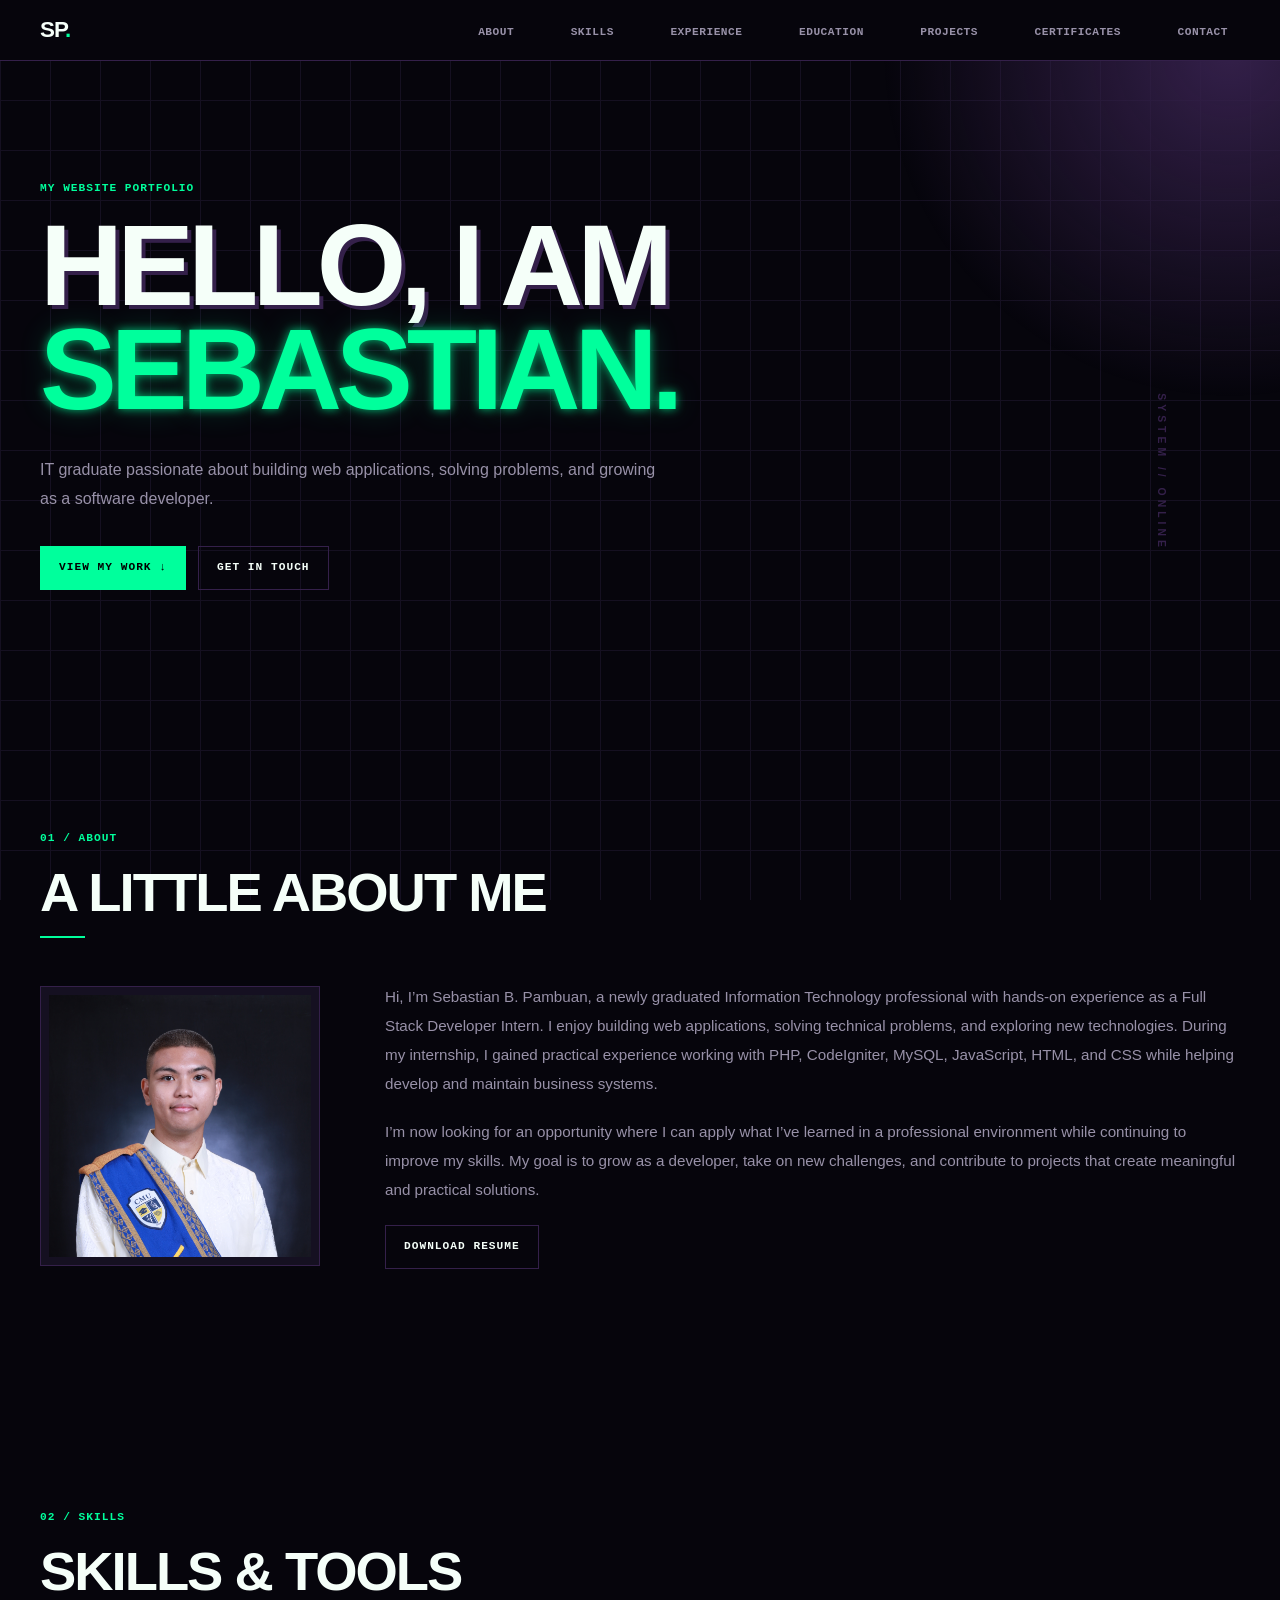
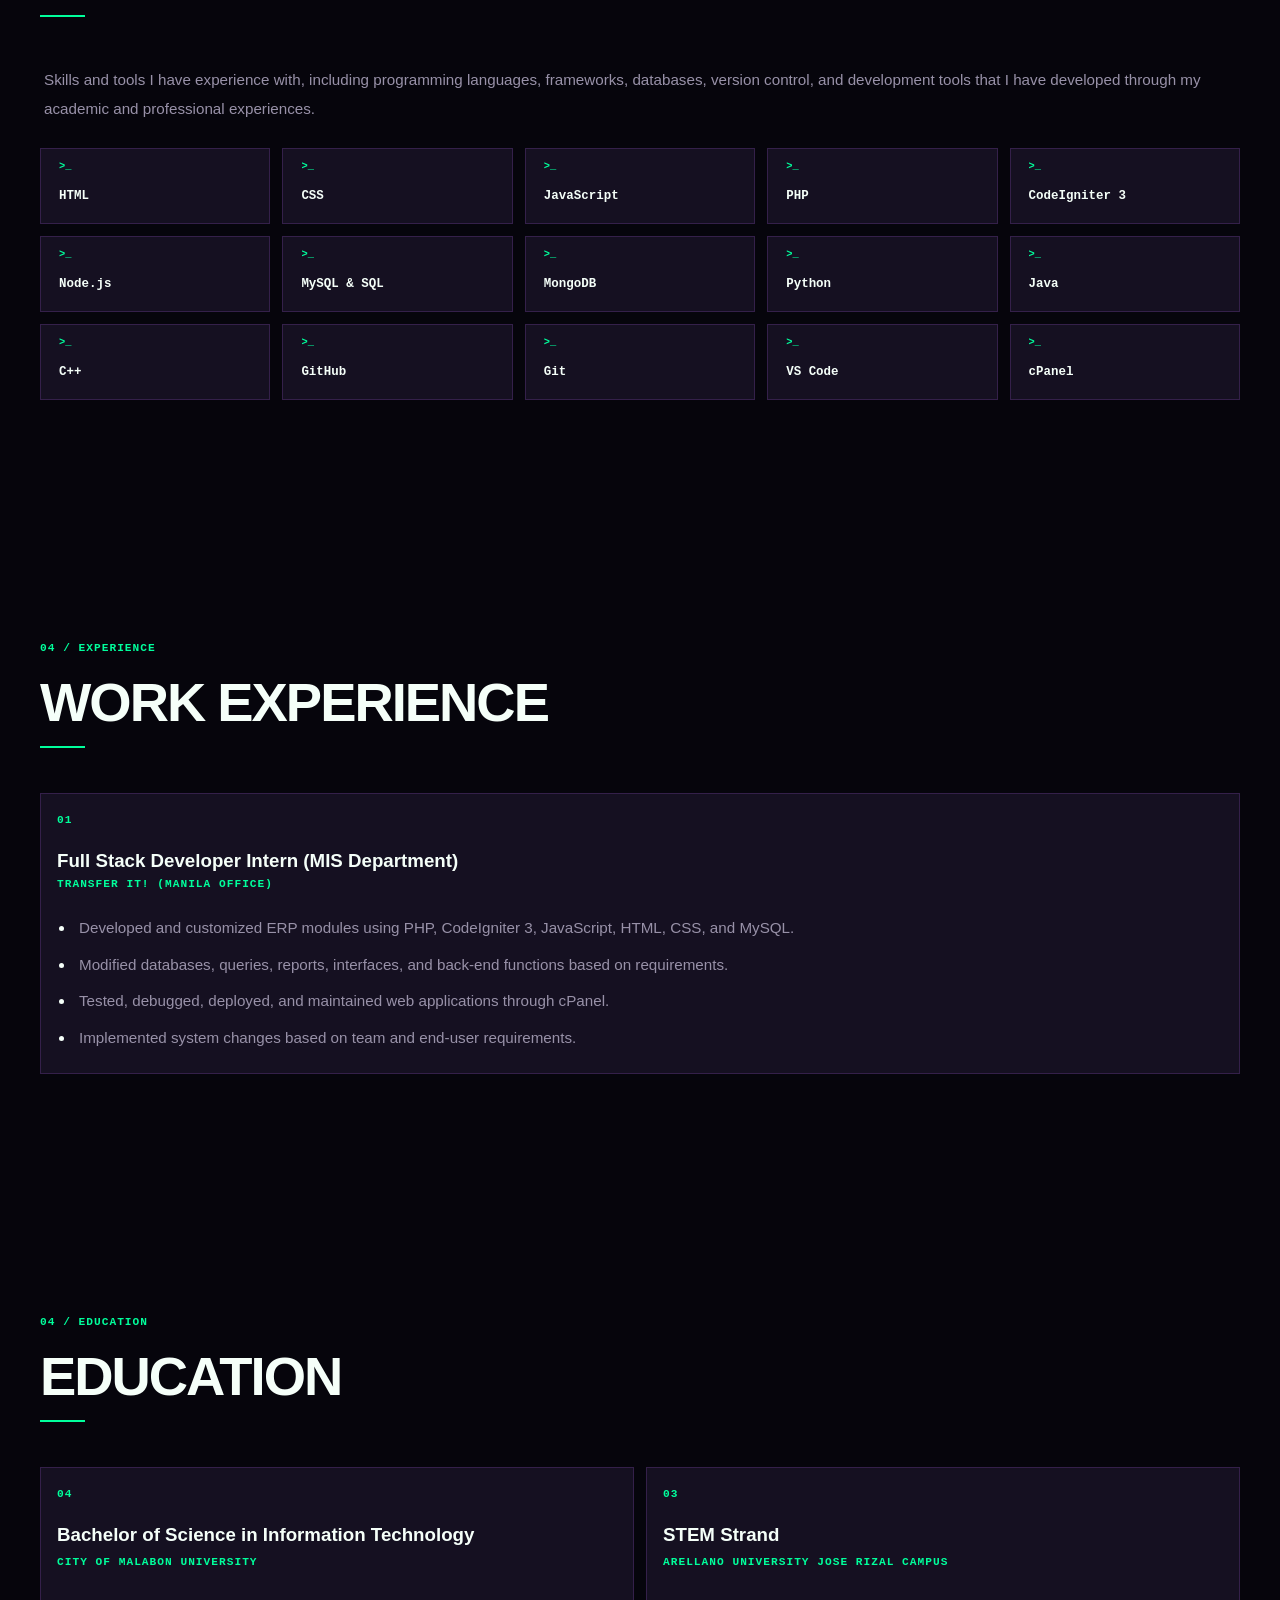
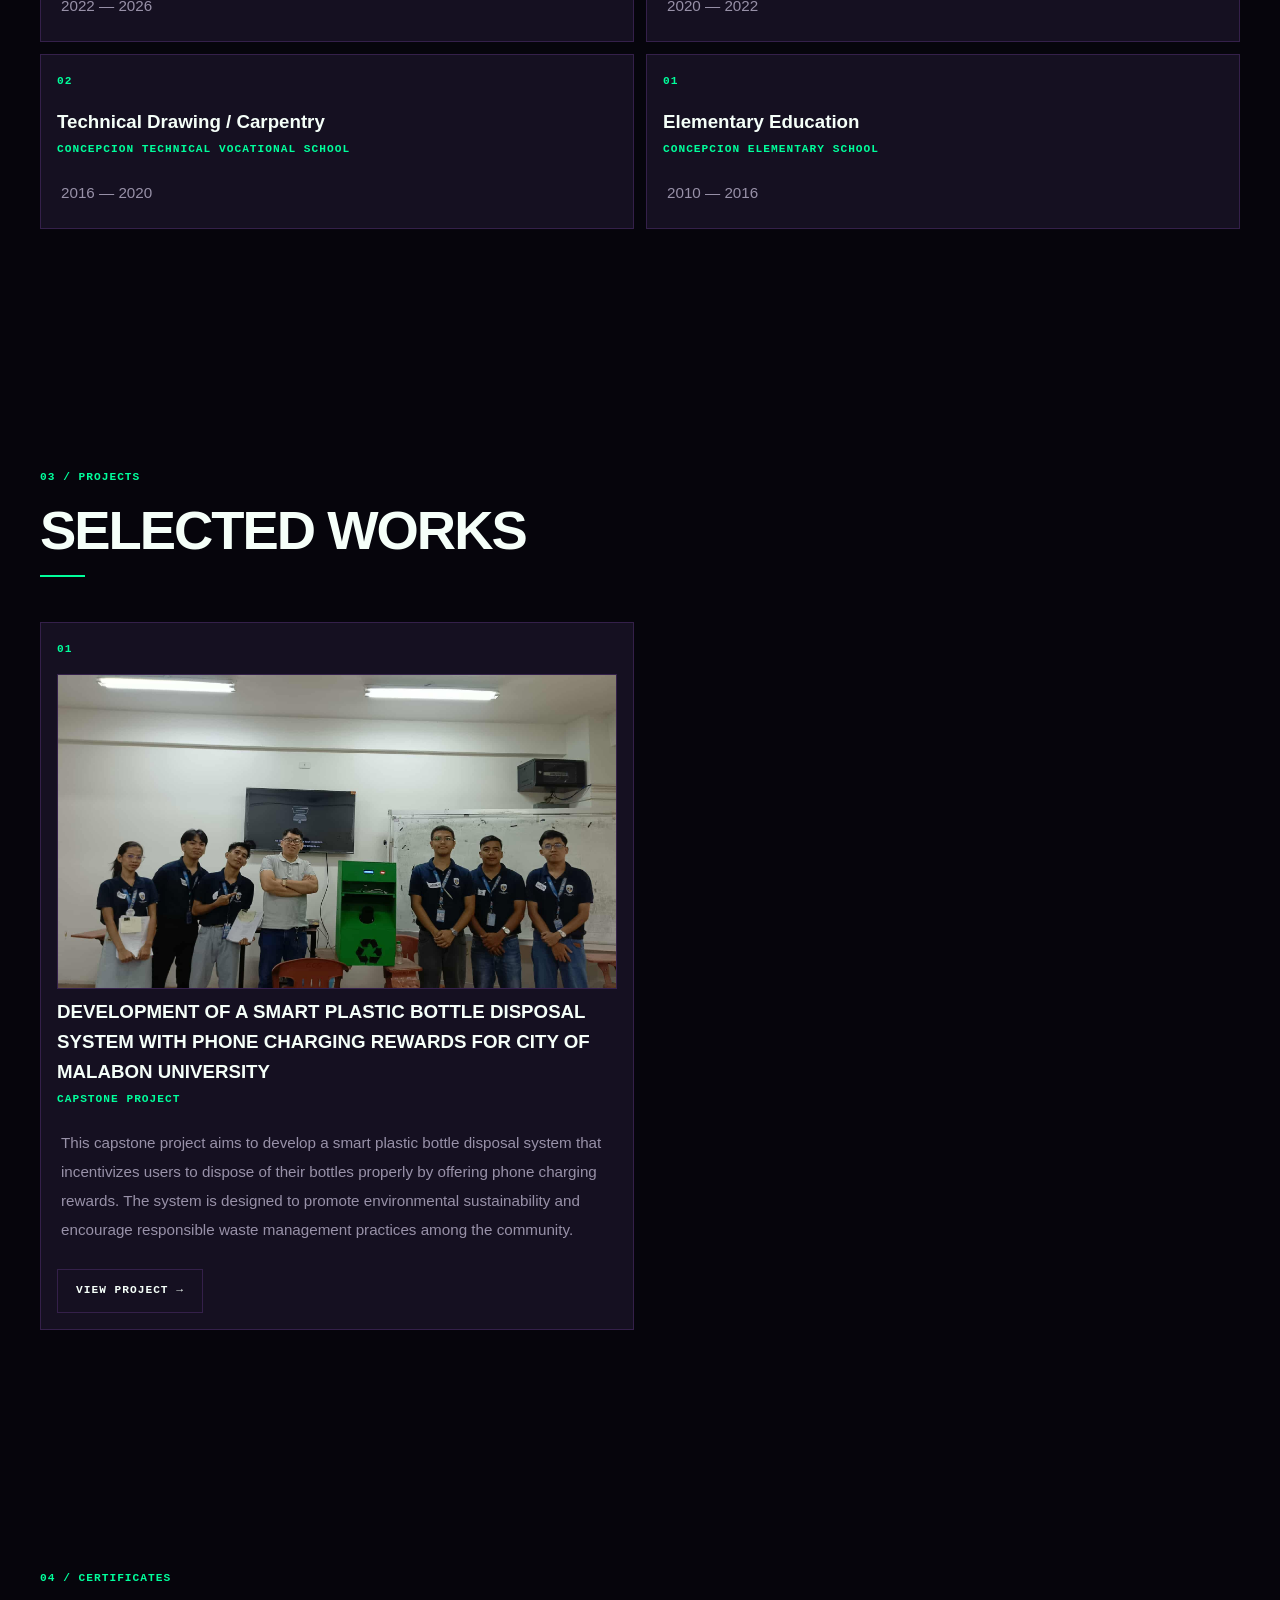
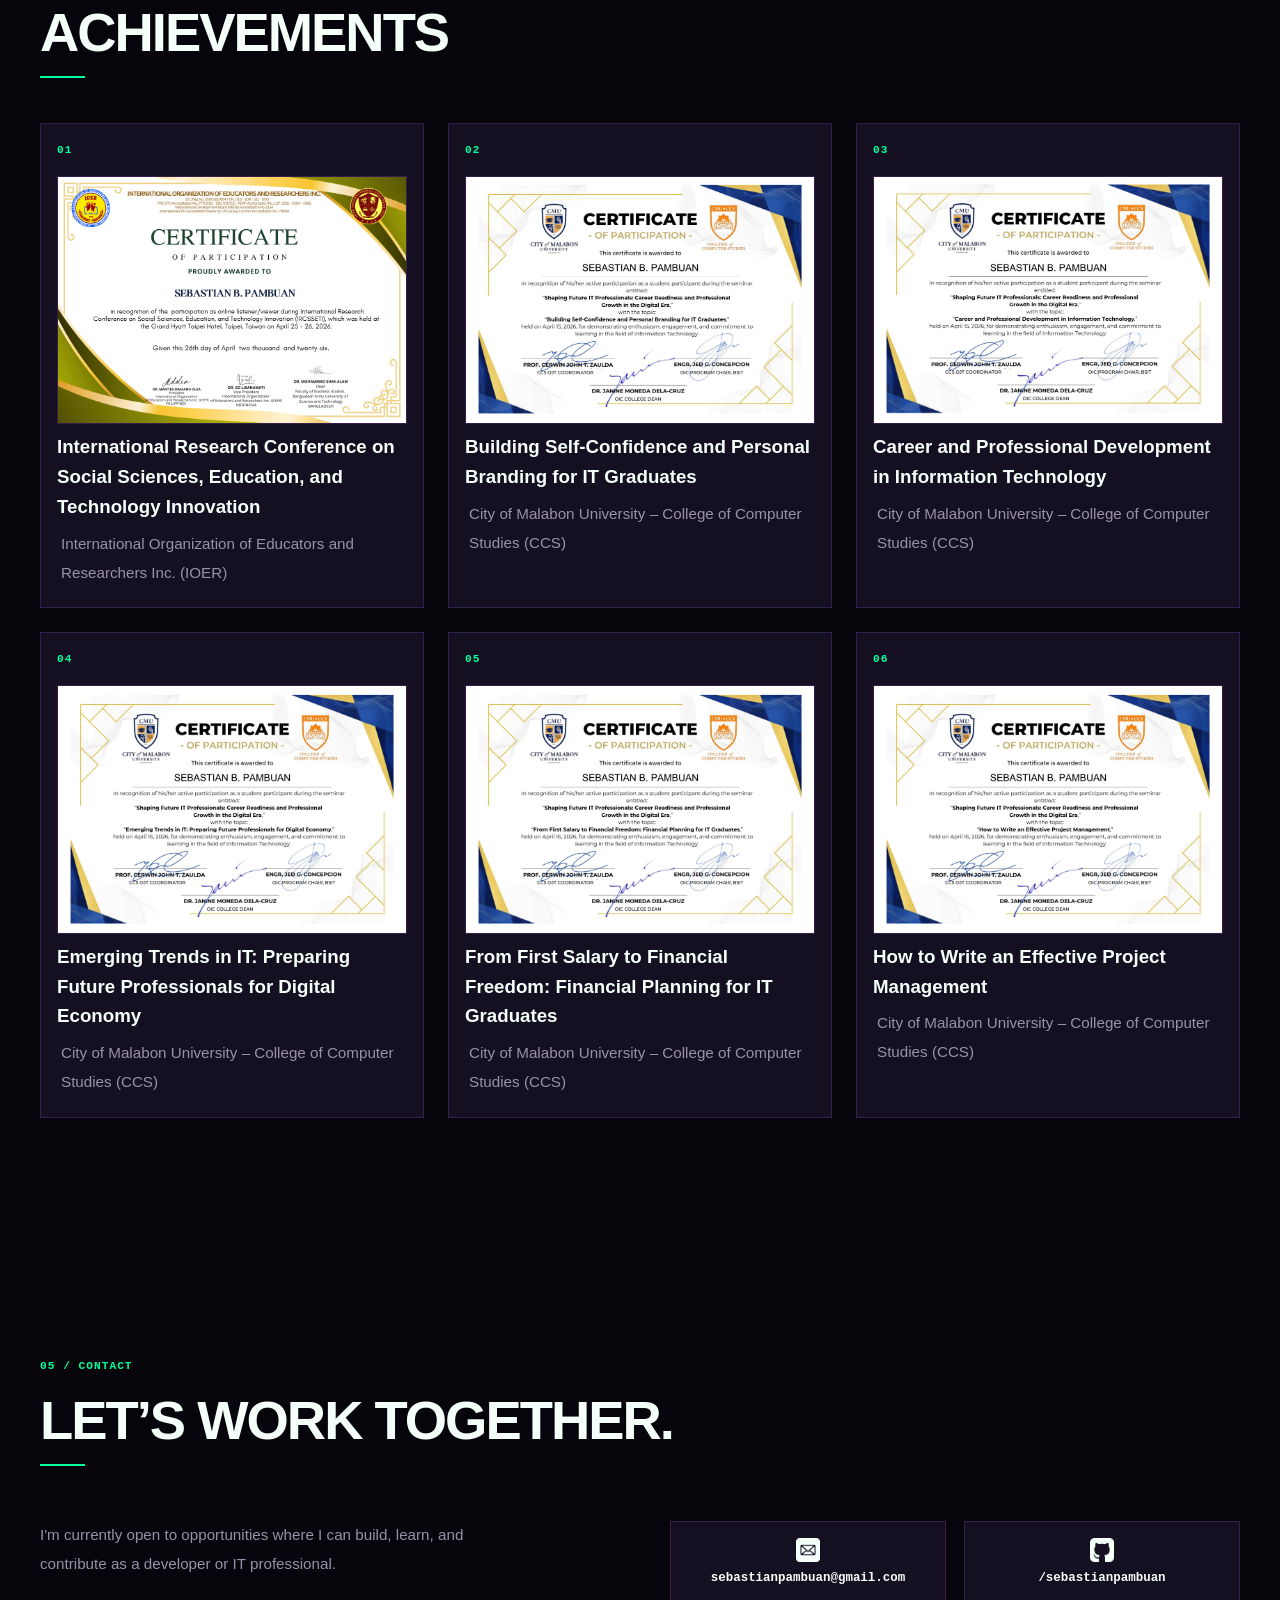
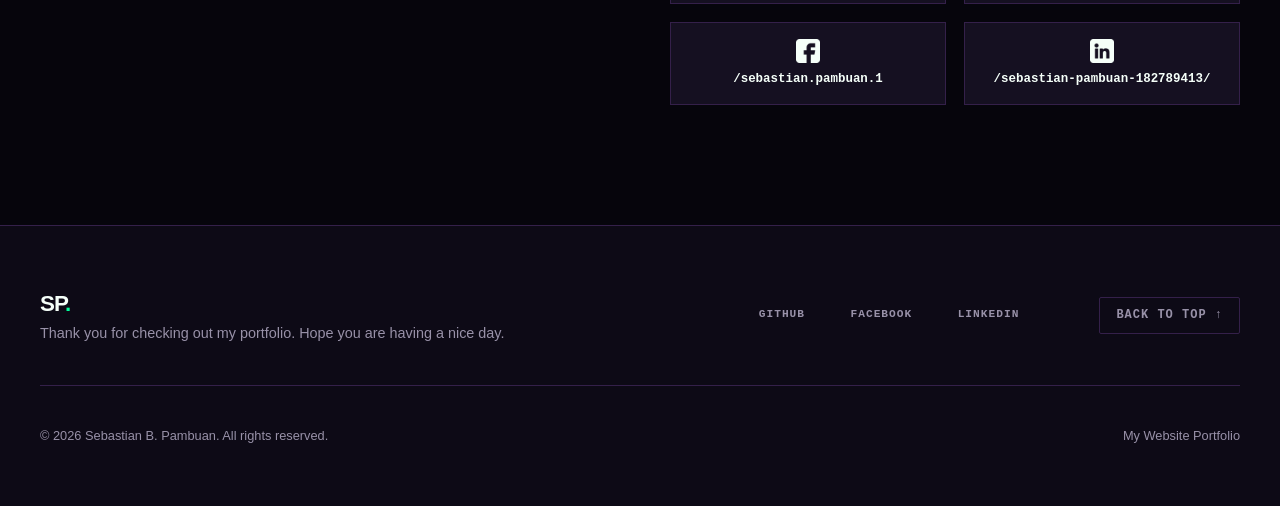
==== index.html @ 357f61fc "modified education, projects, and certificates. added new page for capstone project." ====
<!doctype html>
<html lang="en">
  <head>
    <meta charset="UTF-8" />
    <meta name="viewport" content="width=device-width, initial-scale=1.0" />
    <link rel="stylesheet" href="style.css" />
    <title>Sebastian Pambuan | Portfolio</title>
  </head>

  <body>
    <header>
      <div class="header-wrapper">
        <a href="#" class="logo">SP<span>.</span></a>
        <button class="menu-toggle" id="menu-toggle" aria-label="Open menu">
          <span></span>
          <span></span>
          <span></span>
        </button>
        <nav class="navbar">
          <ul>
            <li><a href="#about" data-label="01">About</a></li>
            <li><a href="#skills" data-label="02">Skills</a></li>
            <li><a href="#experience" data-label="03">Experience</a></li>
            <li><a href="#education" data-label="04">Education</a></li>
            <li><a href="#projects" data-label="05">Projects</a></li>
            <li><a href="#certificates" data-label="07">Certificates</a></li>
            <li><a href="#contact" data-label="08">Contact</a></li>
          </ul>
        </nav>
      </div>
      <nav class="mobile-navbar" id="mobile-navbar">
        <button class="mobile-navbar-close" id="mobile-navbar-close">
          &times;
        </button>

        <ul>
          <li><a href="#about">About</a></li>
          <li><a href="#skills">Skills</a></li>
          <li><a href="#experience">Experience</a></li>
          <li><a href="#education">Education</a></li>
          <li><a href="#projects">Projects</a></li>
          <li><a href="#certificates">Certificates</a></li>
          <li><a href="#contact">Contact</a></li>
        </ul>
      </nav>
    </header>

    <main>
      <!-- hero section -->
      <section id="hero">
        <div class="hero-wrapper">
          <p class="console">My Website Portfolio</p>
          <h1 id="hero-title">Hello, I am <span>Sebastian.</span></h1>
          <p class="hero-text">
            IT graduate passionate about building web applications, solving
            problems, and growing as a software developer.
          </p>
          <div class="hero-buttons">
            <a href="#projects">View my work ↓</a>
            <a href="#contact">Get in touch</a>
          </div>
        </div>
      </section>

      <!-- about section -->
      <section id="about">
        <div class="about-wrapper">
          <p class="console">01 / About</p>
          <h2 id="about-title">A little about me</h2>
          <div class="about-grid">
            <figure class="about-profile">
              <img
                src="images/profile.jpg"
                width="300"
                alt="Profile image of Sebastian Pambuan"
              />
            </figure>
            <div class="about-description">
              <p class="about-text">
                Hi, I’m Sebastian B. Pambuan, a newly graduated Information
                Technology professional with hands-on experience as a Full Stack
                Developer Intern. I enjoy building web applications, solving
                technical problems, and exploring new technologies. During my
                internship, I gained practical experience working with PHP,
                CodeIgniter, MySQL, JavaScript, HTML, and CSS while helping
                develop and maintain business systems.
              </p>
              <p class="about-text">
                I’m now looking for an opportunity where I can apply what I’ve
                learned in a professional environment while continuing to
                improve my skills. My goal is to grow as a developer, take on
                new challenges, and contribute to projects that create
                meaningful and practical solutions.
              </p>
              <a href="files/Sebastian Pambuan Resume.pdf" class="about-link" download>Download Resume</a>
            </div>
          </div>
        </div>
      </section>

      <!-- skills section -->
      <section id="skills">
        <div class="skills-wrapper">
          <p class="console">02 / Skills</p>
          <h2 id="skills-title">Skills &amp; tools</h2>
          <p class="skills-text">
            Skills and tools I have experience with, including programming
            languages, frameworks, databases, version control, and development
            tools that I have developed through my academic and professional
            experiences.
          </p>
          <ul class="skills-list">
            <li>
              <a
                href="https://www.w3schools.com/html/"
                target="_blank"
                rel="noreferrer"
                >HTML</a
              >
            </li>
            <li>
              <a
                href="https://www.w3schools.com/css/"
                target="_blank"
                rel="noreferrer"
                >CSS</a
              >
            </li>
            <li>
              <a
                href="https://www.w3schools.com/js/"
                target="_blank"
                rel="noreferrer"
                >JavaScript</a
              >
            </li>
            <li>
              <a href="https://www.php.net/" target="_blank" rel="noreferrer"
                >PHP</a
              >
            </li>
            <li>
              <a
                href="https://www.codeigniter.com/"
                target="_blank"
                rel="noreferrer"
                >CodeIgniter 3</a
              >
            </li>
            <li>
              <a href="https://nodejs.org/en" target="_blank" rel="noreferrer"
                >Node.js</a
              >
            </li>
            <li>
              <a href="https://www.mysql.com/" target="_blank" rel="noreferrer"
                >MySQL &amp; SQL</a
              >
            </li>
            <li>
              <a
                href="https://www.mongodb.com/"
                target="_blank"
                rel="noreferrer"
                >MongoDB</a
              >
            </li>
            <li>
              <a href="https://www.python.org/" target="_blank" rel="noreferrer"
                >Python</a
              >
            </li>
            <li>
              <a
                href="https://www.java.com/en/"
                target="_blank"
                rel="noreferrer"
                >Java</a
              >
            </li>
            <li>
              <a
                href="https://www.w3schools.com/cpp/"
                target="_blank"
                rel="noreferrer"
                >C++</a
              >
            </li>
            <li>
              <a href="https://github.com/" target="_blank" rel="noreferrer"
                >GitHub</a
              >
            </li>
            <li>
              <a href="https://git-scm.com/" target="_blank" rel="noreferrer"
                >Git</a
              >
            </li>
            <li>
              <a
                href="https://code.visualstudio.com/"
                target="_blank"
                rel="noreferrer"
                >VS Code</a
              >
            </li>
            <li>
              <a href="https://www.cpanel.net/" target="_blank" rel="noreferrer"
                >cPanel</a
              >
            </li>
          </ul>
        </div>
      </section>

      <!-- Experience section -->
      <section id="experience">
        <div class="experience-wrapper">
          <p class="console">04 / Experience</p>
          <h2 id="experience-title">Work Experience</h2>
          <div class="experience-list">
            <article class="experience-card">
              <p class="console">01</p>
              <h3 class="experience-company">
                Full Stack Developer Intern (MIS Department)
              </h3>
              <h3 class="console">Transfer It! (Manila Office)</h3>
              <ul class="experience-description">
                <li>
                  <p class="experience-text">
                    Developed and customized ERP modules using PHP, CodeIgniter
                    3, JavaScript, HTML, CSS, and MySQL.
                  </p>
                </li>
                <li>
                  <p class="experience-text">
                    Modified databases, queries, reports, interfaces, and
                    back-end functions based on requirements.
                  </p>
                </li>
                <li>
                  <p class="experience-text">
                    Tested, debugged, deployed, and maintained web applications
                    through cPanel.
                  </p>
                </li>
                <li>
                  <p class="experience-text">
                    Implemented system changes based on team and end-user
                    requirements.
                  </p>
                </li>
              </ul>
            </article>
          </div>
        </div>
      </section>

      <!-- education section -->
      <section id="education">
        <div class="experience-wrapper">
          <p class="console">04 / Education</p>
          <h2 id="education-title">Education</h2>
          <div class="education-list">
            <article class="education-card">
              <p class="console">04</p>
              <h3 class="education-school">
                Bachelor of Science in Information Technology
              </h3>
              <h3 class="console">City of Malabon University</h3>
              <p class="education-text">2022 — 2026</p>
            </article>

            <article class="education-card">
              <p class="console">03</p>
              <h3 class="education-school">STEM Strand</h3>
              <h3 class="console">Arellano University Jose Rizal Campus</h3>
              <p class="education-text">2020 — 2022</p>
            </article>

            <article class="education-card">
              <p class="console">02</p>
              <h3 class="education-school">Technical Drawing / Carpentry</h3>
              <h3 class="console">Concepcion Technical Vocational School</h3>
              <p class="education-text">2016 — 2020</p>
            </article>

            <article class="education-card">
              <p class="console">01</p>
              <h3 class="education-school">Elementary Education</h3>
              <h3 class="console">Concepcion Elementary School</h3>
              <p class="education-text">2010 — 2016</p>
            </article>
          </div>
        </div>
      </section>

      <!-- projects section -->
      <section id="projects">
        <div class="projects-wrapper">
          <p class="console">03 / Projects</p>
          <h2 id="projects-title">Selected Works</h2>
          <div class="projects-list">
            <article class="project-card">
              <p class="console">01</p>
              <img
                src="images/projects/Capstone.jpg"
                alt="Smart Plastic Bottle Disposal System project"
              />
              <h3 class="project-title">
                DEVELOPMENT OF A SMART PLASTIC BOTTLE DISPOSAL SYSTEM WITH PHONE
                CHARGING REWARDS FOR CITY OF MALABON UNIVERSITY
              </h3>
              <p class="console">Capstone Project</p>
              <p class="project-text">
                This capstone project aims to develop a smart plastic bottle
                disposal system that incentivizes users to dispose of their
                bottles properly by offering phone charging rewards. The system
                is designed to promote environmental sustainability and
                encourage responsible waste management practices among the
                community.
              </p>
              <a
                href="capstone.html"
                rel="noreferrer"
                class="project-link"
                >View Project →</a
              >
            </article>
          </div>
        </div>
      </section>

      <!-- certificates section -->
      <section id="certificates">
        <div class="certificates-wrapper">
          <p class="console">04 / Certificates</p>
          <h2 id="certificates-title">Achievements</h2>
          <div class="certificates-list">
            <article class="certificate-card">
              <p class="console">01</p>
              <img
                src="images/certificates/IRCSSETI.png"
                alt="International Research Conference on Social Sciences, Education, and Technology Innovation"
                onclick="openCertificate(this)"
              />
              <h3 class="certificate-title">
                International Research Conference on Social Sciences, Education,
                and Technology Innovation
              </h3>
              <p class="certificate-text">
                International Organization of Educators and Researchers Inc.
                (IOER)
              </p>
            </article>

            <article class="certificate-card">
              <p class="console">02</p>
              <img
                src="images/certificates/CMU BUILDING SELF CONFIDENCE AND PERSONAL BRANDING FOR IT GRAD.png"
                alt="Building Self-Confidence and Personal Branding for IT Graduates"
                onclick="openCertificate(this)"
              />
              <h3 class="certificate-title">
                Building Self-Confidence and Personal Branding for IT Graduates
              </h3>
              <p class="certificate-text">
                City of Malabon University – College of Computer Studies (CCS)
              </p>
            </article>

            <article class="certificate-card">
              <p class="console">03</p>
              <img
                src="images/certificates/CMU CAREER AND PROFESSIONAL DEVELOPMENT IN IT.png"
                alt="Career and Professional Development in Information Technology"
                onclick="openCertificate(this)"
              />
              <h3 class="certificate-title">
                Career and Professional Development in Information Technology
              </h3>
              <p class="certificate-text">
                City of Malabon University – College of Computer Studies (CCS)
              </p>
            </article>

            <article class="certificate-card">
              <p class="console">04</p>
              <img
                src="images/certificates/CMU EMERGING TRENDS IN IT.png"
                alt="Emerging Trends in IT: Preparing Future Professionals for Digital Economy"
                onclick="openCertificate(this)"
              />
              <h3 class="certificate-title">
                Emerging Trends in IT: Preparing Future Professionals for
                Digital Economy
              </h3>
              <p class="certificate-text">
                City of Malabon University – College of Computer Studies (CCS)
              </p>
            </article>

            <article class="certificate-card">
              <p class="console">05</p>
              <img
                src="images/certificates/CMU FROM FIRST SALART TO FINANCIAL FREEDOM.png"
                alt="From First Salary to Financial Freedom: Financial Planning for IT Graduates"
                onclick="openCertificate(this)"
              />
              <h3 class="certificate-title">
                From First Salary to Financial Freedom: Financial Planning for
                IT Graduates
              </h3>
              <p class="certificate-text">
                City of Malabon University – College of Computer Studies (CCS)
              </p>
            </article>

            <article class="certificate-card">
              <p class="console">06</p>
              <img
                src="images/certificates/CMU HOW TO WRITE AN EFFECTIVE PROJECT MANAGEMENT.png"
                alt="How to Write an Effective Project Management"
                onclick="openCertificate(this)"
              />
              <h3 class="certificate-title">
                How to Write an Effective Project Management
              </h3>
              <p class="certificate-text">
                City of Malabon University – College of Computer Studies (CCS)
              </p>
            </article>
          </div>
        </div>
      </section>

      <!-- contact section -->
      <section id="contact">
        <div class="contact-wrapper">
          <p class="console">05 / Contact</p>
          <h2 id="contact-title">Let’s work together.</h2>
          <article class="contact-card">
            <p class="contact-text">
              I'm currently open to opportunities where I can build, learn, and
              contribute as a developer or IT professional.
            </p>
            <ul class="contact-list">
              <li>
                <a
                  href="mailto:sebastianpambuan@gmail.com"
                  target="_blank"
                  rel="noreferrer"
                  class="contact-item"
                  ><img
                    src="images/icons/mail-text-primary.png"
                    width="24"
                    alt="Email Icon"
                  />sebastianpambuan@gmail.com</a
                >
              </li>
              <li>
                <a
                  href="https://github.com/sebastianpambuan"
                  target="_blank"
                  rel="noreferrer"
                  class="contact-item"
                  ><img
                    src="images/icons/github-sign-text-primary.png"
                    width="24"
                    alt="Github Icon"
                  />/sebastianpambuan</a
                >
              </li>
              <li>
                <a
                  href="https://www.facebook.com/sebastian.pambuan.1"
                  target="_blank"
                  rel="noreferrer"
                  class="contact-item"
                  ><img
                    src="images/icons/facebook-text-primary.png"
                    width="24"
                    alt="Facebook Icon"
                  />/sebastian.pambuan.1</a
                >
              </li>
              <li>
                <a
                  href="https://www.linkedin.com/in/sebastian-pambuan-182789413/"
                  target="_blank"
                  rel="noreferrer"
                  class="contact-item"
                  ><img
                    src="images/icons/linkedin-text-primary.png"
                    width="24"
                    alt="LinkedIn Icon"
                  />/sebastian-pambuan-182789413/</a
                >
              </li>
            </ul>
          </article>
        </div>
      </section>
    </main>

    <footer>
      <div class="footer-wrapper">
        <div class="footer-title">
          <a href="#" class="logo">SP<span>.</span></a>
          <p class="footer-text">
            Thank you for checking out my portfolio. Hope you are having a nice
            day.
          </p>
        </div>
        <div class="footer-links">
          <a
            href="https://github.com/sebastianpambuan"
            target="_blank"
            rel="noreferrer"
            >GitHub</a
          >
          <a
            href="https://www.facebook.com/sebastian.pambuan.1"
            target="_blank"
            rel="noreferrer"
            >Facebook</a
          >
          <a
            href="https://www.linkedin.com/in/sebastian-pambuan-182789413/"
            target="_blank"
            rel="noreferrer"
            >Linkedin</a
          >
        </div>
        <a href="#" class="footer-backtop">Back to top ↑</a>
      </div>
      <div class="footer-description">
        <p class="footer-text">
          &copy; <span id="current-year">yyyy</span> Sebastian B. Pambuan. All
          rights reserved.
        </p>
        <p class="footer-text">My Website Portfolio</p>
      </div>
    </footer>

    <div
      id="certificate-modal"
      class="certificate-modal"
      onclick="closeCertificate(event)"
    >
      <button
        class="certificate-close"
        onclick="closeCertificate(event)"
        aria-label="Close certificate preview"
      >
        &times;
      </button>

      <img
        id="certificate-full"
        class="certificate-full"
        src=""
        alt="Full certificate"
      />
    </div>

    <script src="script.js"></script>
  </body>
</html>
---- style.css ----
:root {
  --bg-primary: #06050c;
  --bg-secondary: #0d0a16;
  --bg-card: #151021;
  --primary: #00ff9c;
  --primary-dark: #00b873;
  --accent: #d600ff;
  --text-primary: #f5fff9;
  --text-secondary: #9891a8;
  --border: #34204a;
  --glow: rgba(0, 255, 156, 0.2);
  --success: #00ff9c;
  --warning: #ffd000;
  --danger: #ff1768;
  --white: #ffffff;
  --black: #000000;
}

/* reset */

*,
*::before,
*::after {
  margin: 0;
  padding: 0;
  box-sizing: border-box;
}

html {
  scroll-behavior: smooth;
}

body {
  position: relative;
  background: var(--bg-primary);
  color: var(--text-primary);
  font-family: Arial, Helvetica, sans-serif;
  line-height: 1.6;
  overflow-x: hidden;
}

img {
  display: block;
  max-width: 100%;
}

a {
  color: inherit;
  text-decoration: none;
}

ul {
  list-style: none;
}

/* body */

body::before {
  content: "";
  position: fixed;
  inset: 0;
  z-index: -2;
  pointer-events: none;
  background-image:
    linear-gradient(var(--bg-card) 1px, transparent 1px),
    linear-gradient(90deg, var(--bg-card) 1px, transparent 1px);
  background-size: 50px 50px;
}

body::after {
  content: "";
  position: fixed;
  width: 700px;
  height: 700px;
  top: -300px;
  right: -300px;
  background: radial-gradient(circle, var(--border), transparent 70%);
  pointer-events: none;
  z-index: -1;
}

/* header */

header {
  position: fixed;
  top: 0;
  left: 0;
  width: 100%;
  z-index: 100;
  background: var(--bg-primary);
  border-bottom: 1px solid var(--border);
  backdrop-filter: blur(8px);
}

.header-wrapper {
  width: min(1200px, calc(100% - 50px));
  min-height: 60px;
  margin: 0 auto;
  display: flex;
  align-items: center;
  justify-content: space-between;
}

.logo {
  font-size: 1.4rem;
  font-weight: 800;
  letter-spacing: -1px;
  color: var(--text-primary);
}

.logo span {
  color: var(--primary);
}

.navbar ul {
  display: flex;
  align-items: center;
  gap: 12px;
}

.navbar a,
.mobile-navbar a {
  position: relative;
  padding: 8px 12px;
  color: var(--text-secondary);
  font-family: "Courier New", monospace;
  font-size: 0.7rem;
  font-weight: 700;
  text-transform: uppercase;
  letter-spacing: 0.5px;
  transition: all 0.2s ease;
}

.navbar a::before,
.mobile-navbar a::before {
  content: "//";
  margin-right: 6px;
  color: var(--primary-dark);
  opacity: 0;
  transition: opacity 0.25s ease;
}

.navbar a::after,
.mobile-navbar a::after {
  content: "";
  position: absolute;
  left: 0;
  bottom: 1px;
  width: 0;
  height: 2px;
  background: var(--primary);
  transition: width 0.2s ease;
}

.navbar a:hover,
.mobile-navbar a:hover {
  color: var(--primary);
}

.navbar a:hover::before,
.mobile-navbar a:hover::before {
  opacity: 1;
}

.navbar a:hover::after,
.mobile-navbar a:hover::after {
  width: 100%;
}

/* Burger */
.menu-toggle {
  display: none;
  width: 40px;
  height: 40px;
  padding: 8px;
  border: none;
  background: transparent;
  cursor: pointer;
}

.menu-toggle span {
  display: block;
  width: 100%;
  height: 2px;
  margin: 5px 0;
  background: var(--primary);
}

.mobile-navbar {
  position: fixed;
  top: 0;
  right: -100%;
  width: 200px;
  height: 100vh;
  background: var(--bg-primary);
  border-left: 1px solid var(--border);
  padding: 80px 30px;
  transition: right 0.3s ease;
  z-index: 1000;
}

.mobile-navbar.active {
  right: 0;
}

.mobile-navbar-close {
  position: absolute;
  top: 20px;
  right: 20px;
  border: none;
  background: transparent;
  color: var(--text-primary);
  font-size: 30px;
  cursor: pointer;
}

.mobile-navbar ul {
  list-style: none;
  padding: 0;
  margin: 0;
}

.mobile-navbar li {
  margin-bottom: 20px;
}

.mobile-navbar a {
  color: var(--text-primary);
  text-decoration: none;
}

/* main */

.console {
  color: var(--primary);
  font-family: "Courier New", monospace;
  font-size: 0.7rem;
  font-weight: bold;
  text-transform: uppercase;
  letter-spacing: 1px;
  margin-bottom: 16px;
}

main {
  margin-top: 60px;
  width: 100%;
}

section {
  position: relative;
  width: min(1200px, calc(100% - 50px));
  margin: auto;
  padding: 120px 0;
}

section h2 {
  font-size: clamp(2rem, 5vw, 3.4rem);
  line-height: 1.05;
  text-transform: uppercase;
  letter-spacing: -2px;
  margin-bottom: 45px;
}

section h2::after {
  content: "";
  display: block;
  width: 45px;
  height: 2px;
  margin-top: 15px;
  background: var(--primary);
}

/* hero section */

#hero-title {
  font-family: Arial, Helvetica, sans-serif;
  font-size: clamp(3.5rem, 9vw, 8rem);
  line-height: 0.9;
  text-transform: uppercase;
  letter-spacing: -6px;
  margin-bottom: 35px;
  color: var(--text-primary);
  text-shadow: 4px 4px 0 var(--border);
}

#hero-title span {
  display: block;
  color: var(--primary);
  text-shadow:
    0 0 10px var(--primary-dark),
    0 0 30px var(--glow);
}

.hero-text {
  max-width: 620px;
  color: var(--text-secondary);
  font-size: 1rem;
  line-height: 1.8;
  margin-bottom: 32px;
}

.hero-buttons {
  display: flex;
  gap: 12px;
  flex-wrap: wrap;
}

.hero-buttons a {
  display: inline-flex;
  align-items: center;
  min-height: 44px;
  padding: 0 18px;
  border: 1px solid var(--border);
  font-family: "Courier New", monospace;
  font-size: 0.7rem;
  font-weight: 700;
  text-transform: uppercase;
  letter-spacing: 1px;
  transition: all 0.2s ease;
}

.hero-buttons a:first-child {
  background: var(--primary);
  border-color: var(--primary);
  color: var(--black);
}

.hero-buttons a:first-child:hover {
  background: var(--white);
  border-color: var(--white);
}

.hero-buttons a:last-child:hover {
  color: var(--primary);
  border-color: var(--primary);
}

.hero-wrapper::before {
  content: "SYSTEM // ONLINE";
  position: absolute;
  top: 50%;
  right: 0;
  transform: rotate(90deg) translateX(50%);
  color: var(--border);
  font-size: 0.65rem;
  letter-spacing: 4px;
  font-weight: 700;
}

/* about section */

.about-grid {
  display: grid;
  grid-template-columns: 280px 1fr;
  gap: 65px;
  align-items: center;
}

#about figure {
  position: relative;
  padding: 8px;
  background: var(--bg-card);
  border: 1px solid var(--border);
  transition: all 0.3s ease;
}

#about img {
  width: 100%;
  aspect-ratio: 1;
  object-fit: cover;
}

#about figure:hover {
  box-shadow: 0 0 20px var(--border);
}

.about-text {
  color: var(--text-secondary);
  font-size: 0.95rem;
  line-height: 1.9;
  margin-bottom: 20px;
}

.about-link {
  display: inline-flex;
  align-items: center;
  min-height: 44px;
  padding: 0 18px;
  border: 1px solid var(--border);
  font-family: "Courier New", monospace;
  font-size: 0.7rem;
  font-weight: 700;
  text-transform: uppercase;
  letter-spacing: 1px;
  transition: all 0.2s ease;
}

.about-link:hover {
  color: var(--primary);
  border-color: var(--primary);
}

/* skills section */

.skills-list {
  margin-top: 20px;
  display: grid;
  grid-template-columns: repeat(5, minmax(0, 1fr));
  gap: 12px;
}

.skills-list li a {
  position: relative;
  min-height: 76px;
  padding: 22px 18px 18px;
  display: flex;
  align-items: flex-end;
  background: var(--bg-card);
  border: 1px solid var(--border);
  color: var(--text-primary);
  font-family: "Courier New", monospace;
  font-size: 0.78rem;
  font-weight: 700;
  line-height: 1.35;
  transition:
    color 0.2s ease,
    border-color 0.2s ease,
    transform 0.2s ease;
}

.skills-list li a::before {
  content: ">_";
  position: absolute;
  top: 10px;
  left: 18px;
  color: var(--primary);
  font-size: 0.65rem;
}

.skills-list li a:hover {
  cursor: pointer;
  border-color: var(--primary);
  color: var(--primary);
  transform: translateY(-3px);
}

/* projects section */

.projects-list {
  margin-top: 20px;
  display: grid;
  grid-template-columns: repeat(2, minmax(0, 1fr));
  gap: 12px;
}

.project-card,
.experience-card,
.education-card,
.certificate-card {
  background: var(--bg-card);
  border: 1px solid var(--border);
  padding: 18px 16px 16px;
  transition: all 0.2s ease;
}

.project-card:hover,
.experience-card:hover,
.education-card:hover,
.certificate-card:hover {
  box-shadow: 0 0 20px var(--border);
}

.project-title,
.education-school,
.certificate-title {
  margin-bottom: 4px;
}

.skills-text,
.project-text,
.education-text,
.certificate-text {
  padding: 4px;
  color: var(--text-secondary);
  font-size: 0.95rem;
  line-height: 1.9;
}

.project-text {
  margin-bottom: 20px;
}

.project-link,
.certificate-link {
  display: inline-flex;
  align-items: center;
  min-height: 44px;
  padding: 0 18px;
  border: 1px solid var(--border);
  font-family: "Courier New", monospace;
  font-size: 0.7rem;
  font-weight: 700;
  text-transform: uppercase;
  letter-spacing: 1px;
  transition: all 0.2s ease;
}

.project-link:hover,
.certificate-link:hover {
  color: var(--primary);
  border-color: var(--primary);
}

/* experience section */

.experience-description {
  list-style: outside;
  padding-left: 18px;
}

.experience-text {
  padding: 4px;
  color: var(--text-secondary);
  font-size: 0.95rem;
  line-height: 1.9;
}

/* education section */

.education-list {
  margin-top: 20px;
  display: grid;
  grid-template-columns: repeat(2, minmax(0, 1fr));
  gap: 12px;
}

/* certificates section */

.certificates-list {
  margin-top: 20px;
  display: grid;
  grid-template-columns: repeat(3, minmax(0, 1fr));
  gap: 24px;
}

/* contact section */

.contact-card {
  display: grid;
  grid-template-columns: repeat(2, minmax(0, 1fr));
  gap: 60px;
  align-items: start;
  padding-top: 10px;
}

.contact-text {
  max-width: 460px;
  color: var(--text-secondary);
  font-size: 0.95rem;
  line-height: 1.9;
}

.contact-list {
  display: grid;
  grid-template-columns: repeat(2, minmax(0, 1fr));
  gap: 18px;
}

.contact-list li a {
  position: relative;
  min-height: 76px;
  padding: 16px 0;
  display: flex;
  align-items: center;
  flex-direction: column;
  gap: 8px;
  background: var(--bg-card);
  border: 1px solid var(--border);
  color: var(--text-primary);
  font-family: "Courier New", monospace;
  font-size: 0.78rem;
  font-weight: 700;
  line-height: 1.35;
  transition:
    color 0.2s ease,
    border-color 0.2s ease,
    transform 0.2s ease;
}

.contact-list li a:hover {
  cursor: pointer;
  border-color: var(--primary);
  color: var(--primary);
  transform: translateY(-3px);
}

.project-card > img,
.certificate-card > img {
  width: 100%;
  object-fit: cover;
  margin-bottom: 8px;
  border: 1px solid var(--border);
}

.project-card > img {
  aspect-ratio: 16 / 9;
}

.certificate-card > img {
  aspect-ratio: 1.41 / 1;
}

/* footer */

footer {
  background: var(--bg-secondary);
  border-top: 1px solid var(--border);
  padding: 60px 0;
}

.footer-wrapper {
  width: min(1200px, calc(100% - 40px));
  margin: 0 auto 40px;
  padding-bottom: 40px;
  display: grid;
  grid-template-columns: 1fr auto auto;
  gap: 80px;
  align-items: center;
  border-bottom: 1px solid var(--border);
}

.footer-text {
  color: var(--text-secondary);
  font-size: 0.9rem;
  line-height: 1.6;
  margin: 0;
}

.footer-links {
  display: flex;
  gap: 24px;
}

.footer-links a {
  position: relative;
  color: var(--text-secondary);
  font-family: "Courier New", monospace;
  font-size: 0.7rem;
  font-weight: 700;
  text-transform: uppercase;
  letter-spacing: 1px;
  transition: all 0.2s ease;
}

.footer-links a::before {
  content: "//";
  margin-right: 6px;
  color: var(--primary-dark);
  opacity: 0;
  transition: all 0.2s ease;
}

.footer-links a::after {
  content: "";
  position: absolute;
  left: 0;
  bottom: -7px;
  width: 0;
  height: 2px;
  background: var(--primary);
  transition: width 0.2s ease;
}

.footer-links a:hover {
  color: var(--primary);
}

.footer-links a:hover::before {
  opacity: 1;
}

.footer-links a:hover::after {
  width: 100%;
}

.footer-backtop {
  position: relative;
  padding: 8px 16px;
  border: 1px solid var(--border);
  border-radius: 2px;
  color: var(--text-secondary);
  font-family: "Courier New", monospace;
  font-size: 0.75rem;
  font-weight: 700;
  text-transform: uppercase;
  letter-spacing: 1px;
  transition: all 0.2s ease;
}

.footer-backtop:hover {
  color: var(--primary);
  border-color: var(--primary);
}

.footer-description {
  width: min(1200px, calc(100% - 40px));
  margin: 0 auto;
  display: flex;
  justify-content: space-between;
  align-items: center;
  gap: 20px;
  flex-wrap: wrap;
}

.footer-description .footer-text {
  font-size: 0.8rem;
}

/* certificate modal */

.certificate-preview {
  cursor: pointer;
}

.certificate-modal {
  display: none;
  position: fixed;
  inset: 0;
  z-index: 9999;
  background: #000000bd;
  justify-content: center;
  align-items: center;
  padding: 30px;
}

.certificate-full {
  max-width: 90%;
  max-height: 90vh;
  object-fit: contain;
}

.certificate-close {
  position: absolute;
  top: 20px;
  right: 25px;
  background: none;
  border: none; 
  color: white;
  font-size: 40px;
  line-height: 1;

  cursor: pointer;
}

.certificate-close:hover {
  opacity: 0.7;
}

/* responsive control */

@media (max-width: 1060px) {
  .contact-card {
    grid-template-columns: 1fr 3fr;
  }
}

@media (max-width: 900px) {
  .navbar a {
    padding: 2px;
  }
}

/* tablet */

@media (max-width: 770px) {
  .header-wrapper {
    width: min(1200px, calc(100% - 60px));
    margin: 0 auto;
    display: flex;
    align-items: center;
    justify-content: space-between;
  }

  .navbar ul {
    flex-wrap: wrap;
    justify-content: center;
    gap: 14px 18px;
  }

  .navbar a {
    padding: 8px 12px;
    font-size: 0;
  }

  .navbar a::before {
    content: attr(data-label);
    margin-right: 0;
    opacity: 1;
    font-size: 0.7rem;
    color: var(--primary);
  }

  .navbar a::after {
    display: none;
  }

  main {
    margin-top: 120px;
  }

  .skills-list {
    grid-template-columns: repeat(3, minmax(0, 1fr));
  }

  section {
    padding: 85px 0;
  }

  .hero-wrapper::before {
    display: none;
  }

  .about-grid {
    grid-template-columns: 1fr;
    gap: 32px;
  }

  #about figure {
    width: min(280px, 100%);
  }

  .projects-list,
  .experience-list,
  .education-list,
  .certificates-list {
    grid-template-columns: 1fr;
  }

  .contact-card {
    grid-template-columns: 1fr;
    gap: 35px;
  }

  .project-card > img,
  .certificate-card > img {
    aspect-ratio: 16 / 9;
  }

  .footer-wrapper {
    grid-template-columns: 1fr;
    gap: 30px;
  }

  .footer-links {
    flex-wrap: wrap;
    gap: 12px 18px;
  }

  .footer-description {
    justify-content: flex-start;
  }

  .footer-backtop {
    width: fit-content;
  }
}

@media (max-width: 600px) {
  .contact-list {
    grid-template-columns: 1fr;
  }

  .header-wrapper {
    width: min(1200px, calc(100% - 70px));
  }
}

/* mobile */

@media (max-width: 430px) {
  .navbar {
    display: none;
  }

  .menu-toggle {
    display: block;
  }

  .mobile-navbar {
    display: block;
  }

  .logo {
    font-size: 1.2rem;
  }

  .skills-list {
    grid-template-columns: repeat(2, minmax(0, 1fr));
  }

  .project-card > img,
  .certificate-card > img {
    aspect-ratio: 16 / 9;
  }

  .footer-wrapper {
    width: min(1200px, calc(100% - 28px));
  }

  .footer-links {
    gap: 10px 16px;
  }
}

@media (max-width: 330px) {
  #hero-title {
    font-size: clamp(2.8rem, 14vw, 4.5rem);
    letter-spacing: -3px;
  }

  .hero-text {
    font-size: 0.92rem;
  }
}
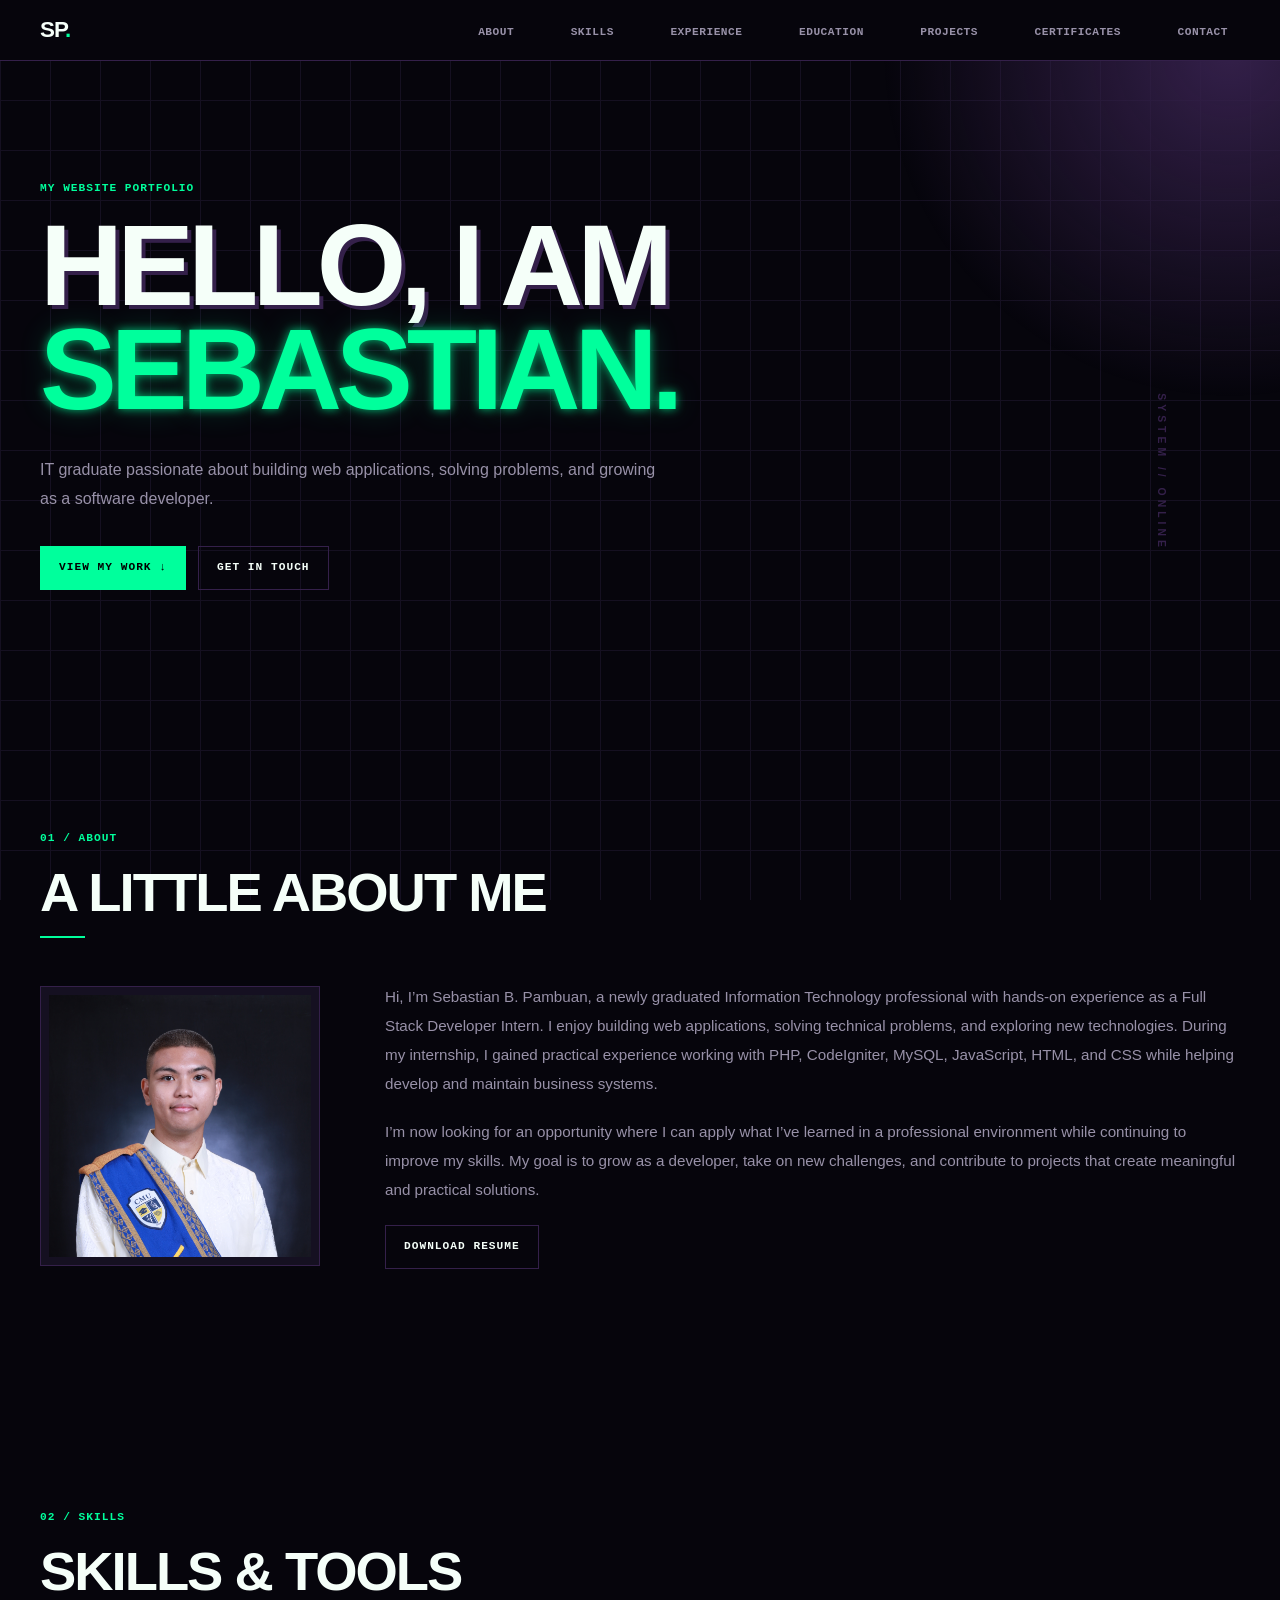
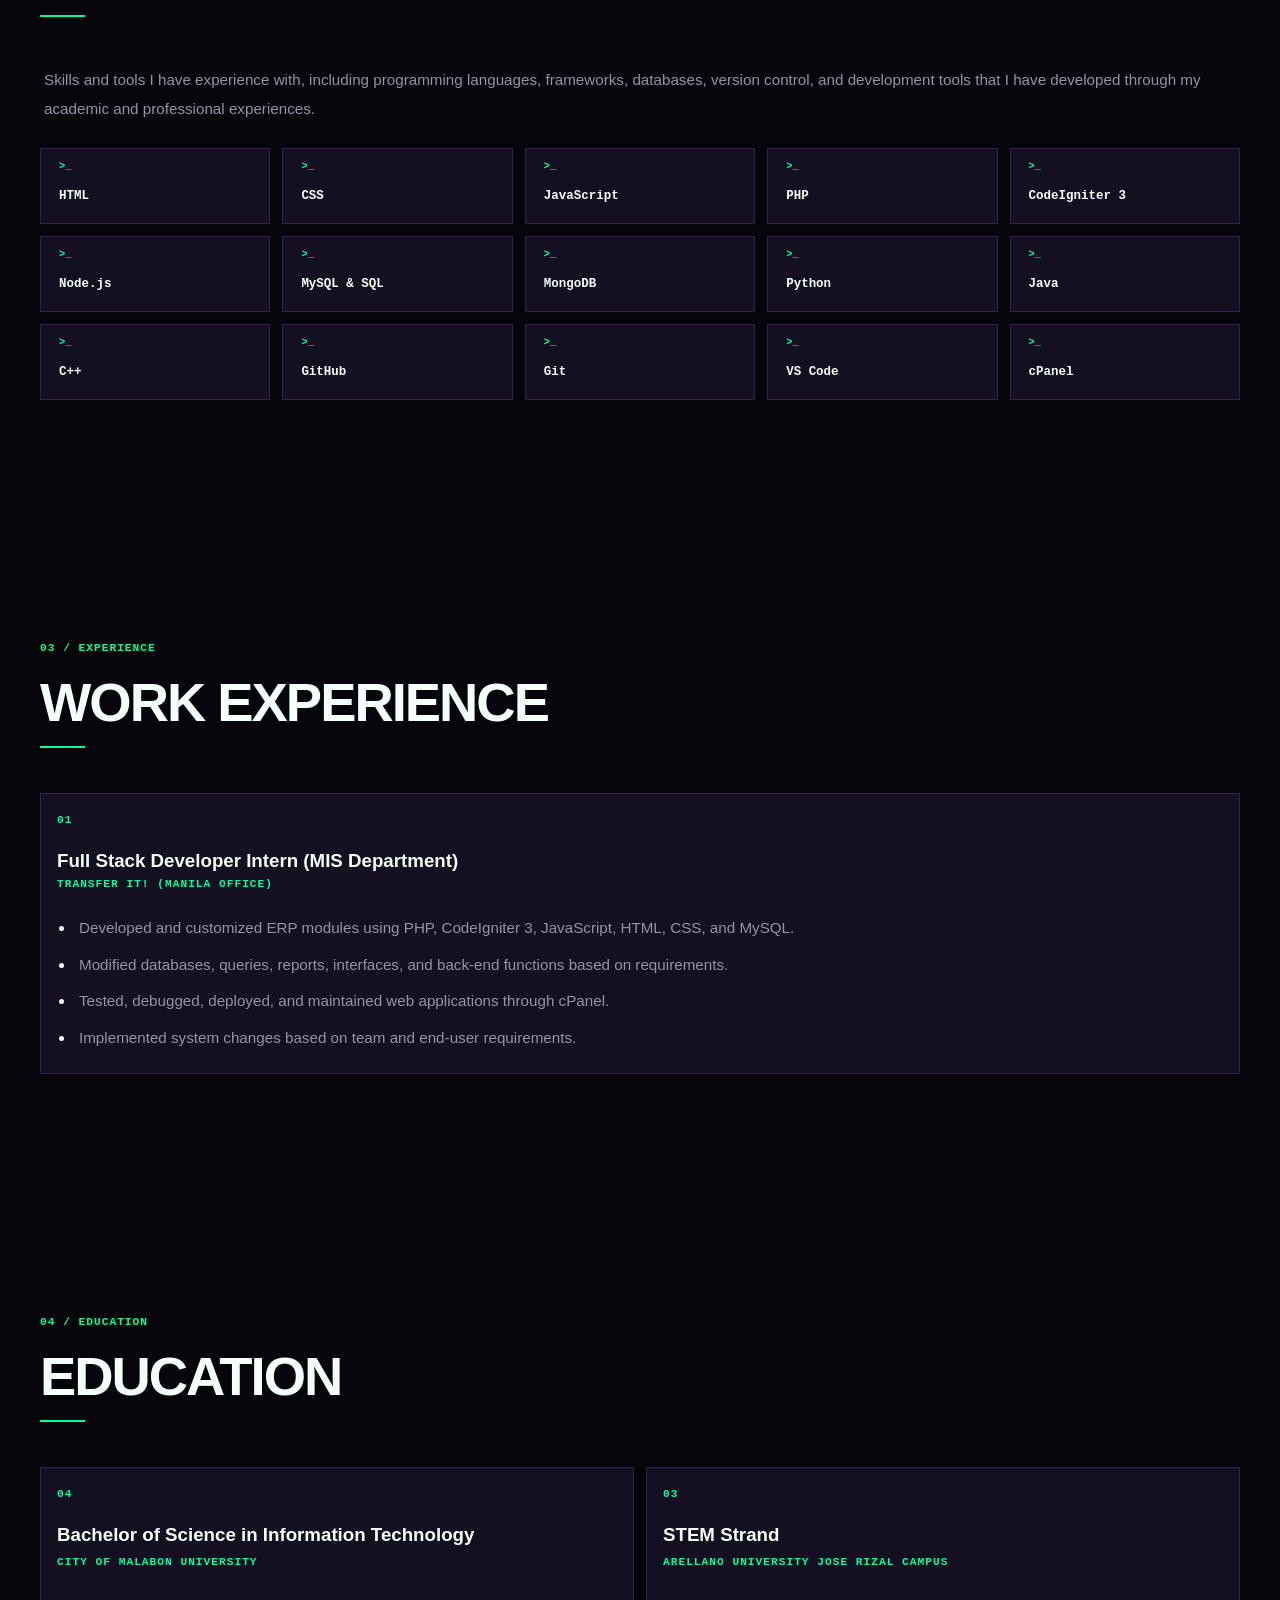
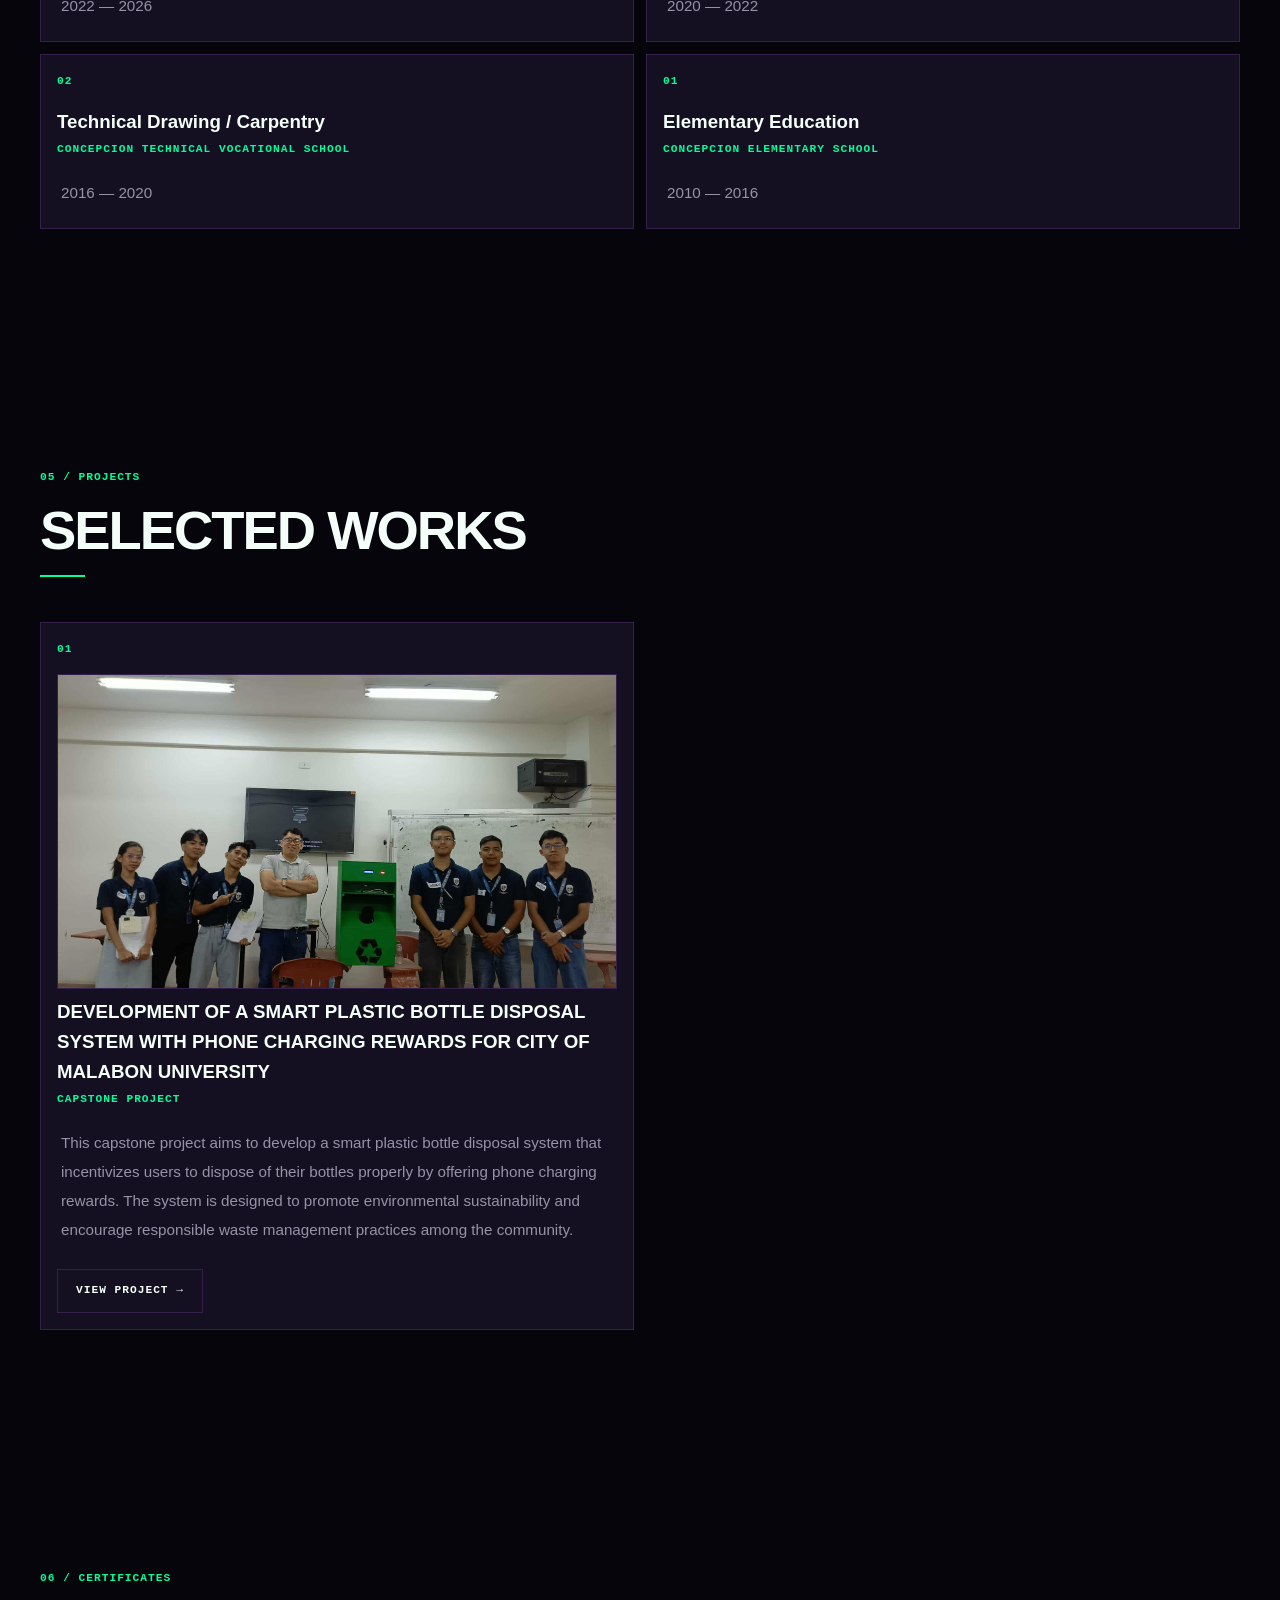
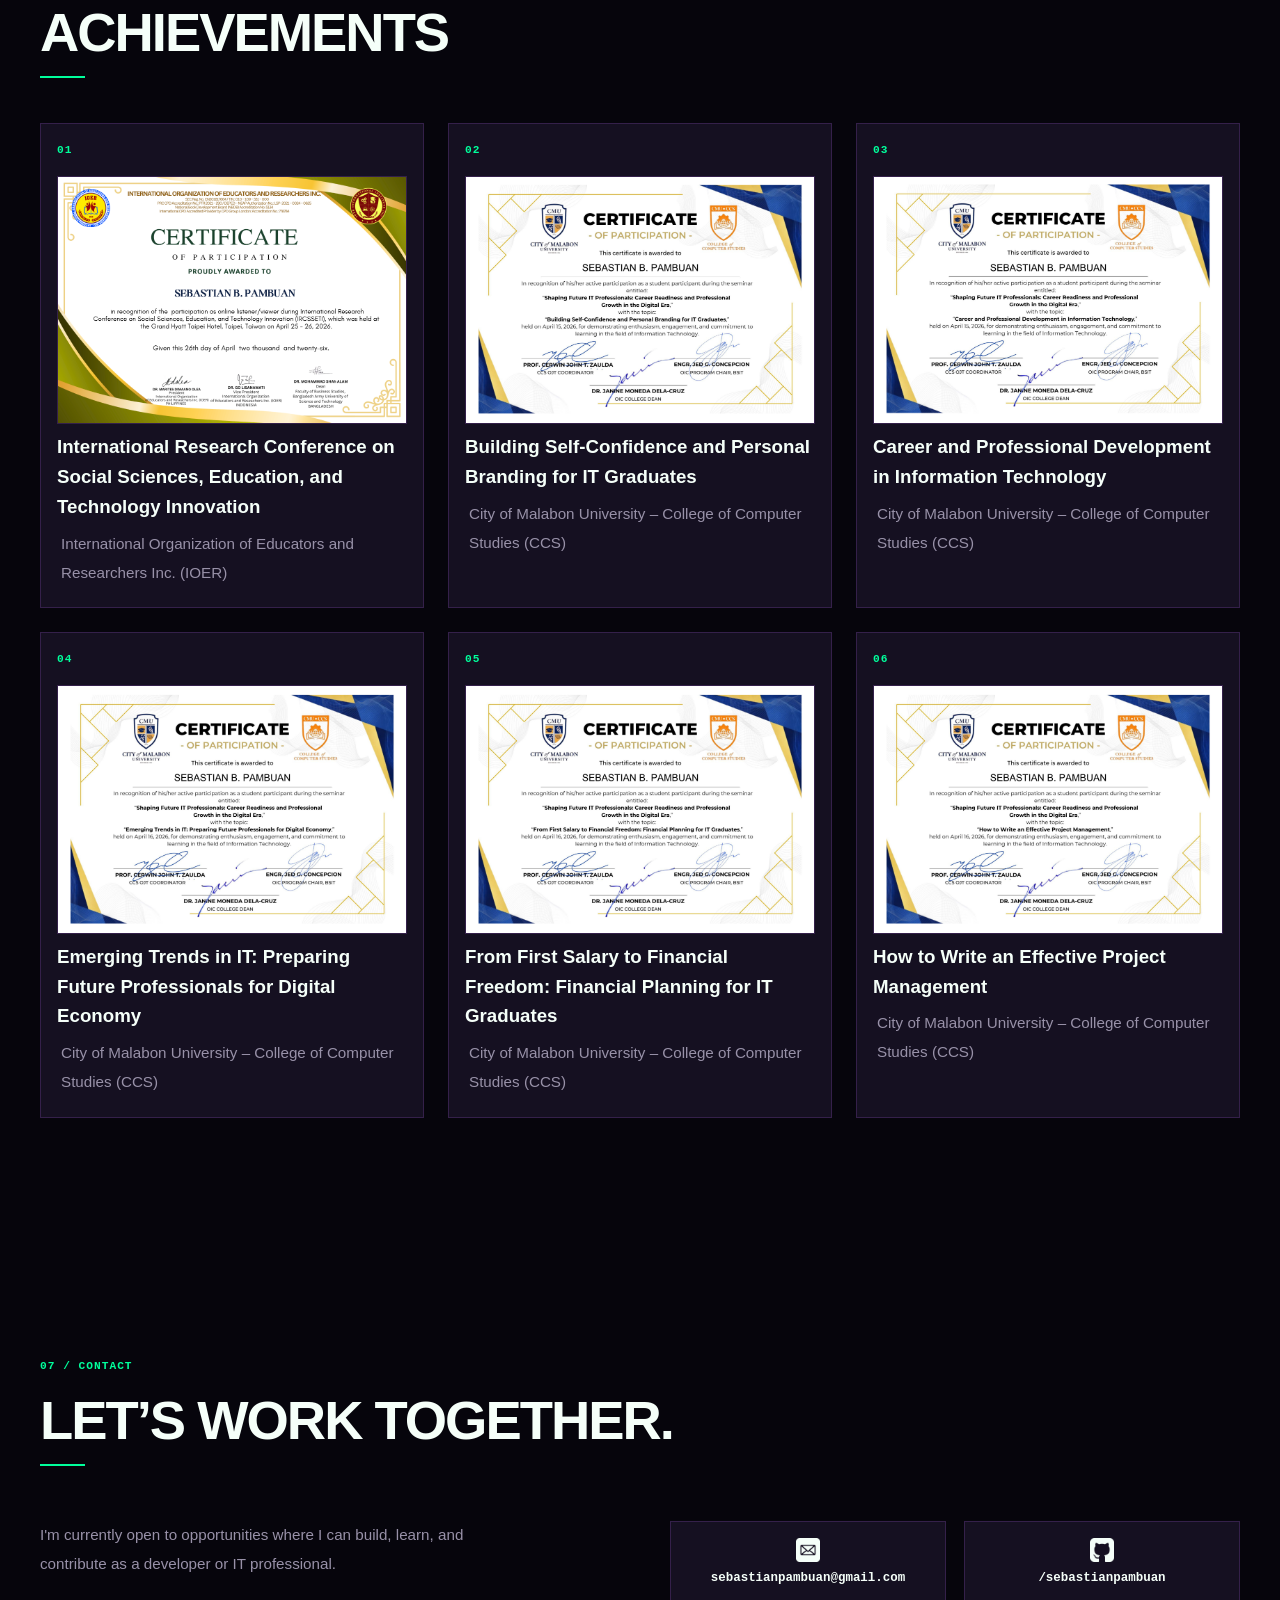
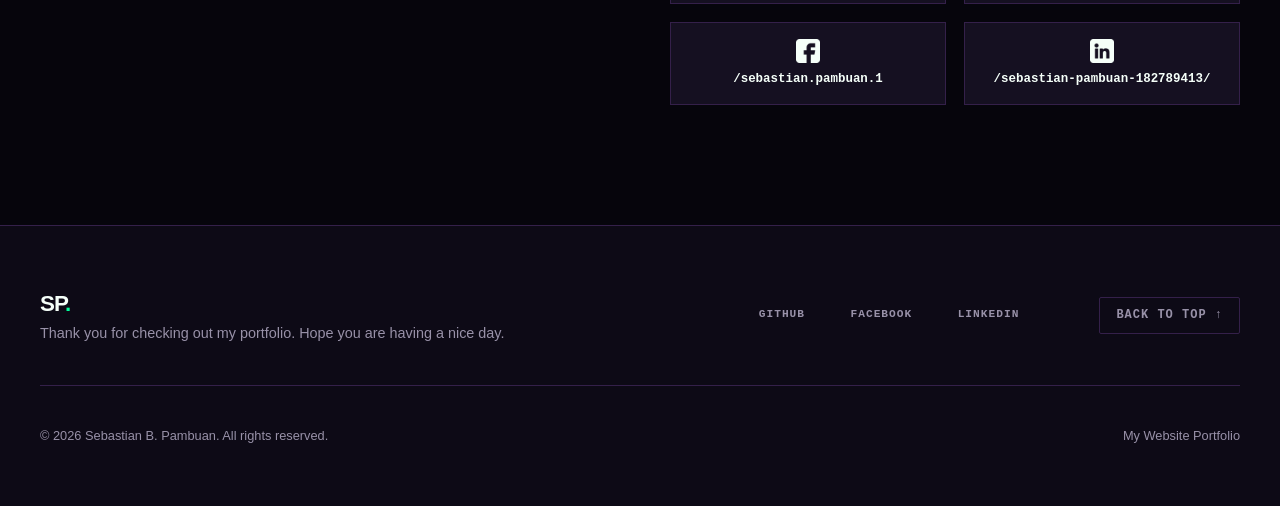
==== commit 5e6cdc2d: "corrected the numbering of each section" ====
--- a/index.html
+++ b/index.html
@@ -92,7 +92,12 @@
                 new challenges, and contribute to projects that create
                 meaningful and practical solutions.
               </p>
-              <a href="files/Sebastian Pambuan Resume.pdf" class="about-link" download>Download Resume</a>
+              <a
+                href="files/Sebastian Pambuan Resume.pdf"
+                class="about-link"
+                download
+                >Download Resume</a
+              >
             </div>
           </div>
         </div>
@@ -216,7 +221,7 @@
       <!-- Experience section -->
       <section id="experience">
         <div class="experience-wrapper">
-          <p class="console">04 / Experience</p>
+          <p class="console">03 / Experience</p>
           <h2 id="experience-title">Work Experience</h2>
           <div class="experience-list">
             <article class="experience-card">
@@ -298,7 +303,7 @@
       <!-- projects section -->
       <section id="projects">
         <div class="projects-wrapper">
-          <p class="console">03 / Projects</p>
+          <p class="console">05 / Projects</p>
           <h2 id="projects-title">Selected Works</h2>
           <div class="projects-list">
             <article class="project-card">
@@ -320,10 +325,7 @@
                 encourage responsible waste management practices among the
                 community.
               </p>
-              <a
-                href="capstone.html"
-                rel="noreferrer"
-                class="project-link"
+              <a href="capstone.html" rel="noreferrer" class="project-link"
                 >View Project →</a
               >
             </article>
@@ -334,7 +336,7 @@
       <!-- certificates section -->
       <section id="certificates">
         <div class="certificates-wrapper">
-          <p class="console">04 / Certificates</p>
+          <p class="console">06 / Certificates</p>
           <h2 id="certificates-title">Achievements</h2>
           <div class="certificates-list">
             <article class="certificate-card">
@@ -437,7 +439,7 @@
       <!-- contact section -->
       <section id="contact">
         <div class="contact-wrapper">
-          <p class="console">05 / Contact</p>
+          <p class="console">07 / Contact</p>
           <h2 id="contact-title">Let’s work together.</h2>
           <article class="contact-card">
             <p class="contact-text">
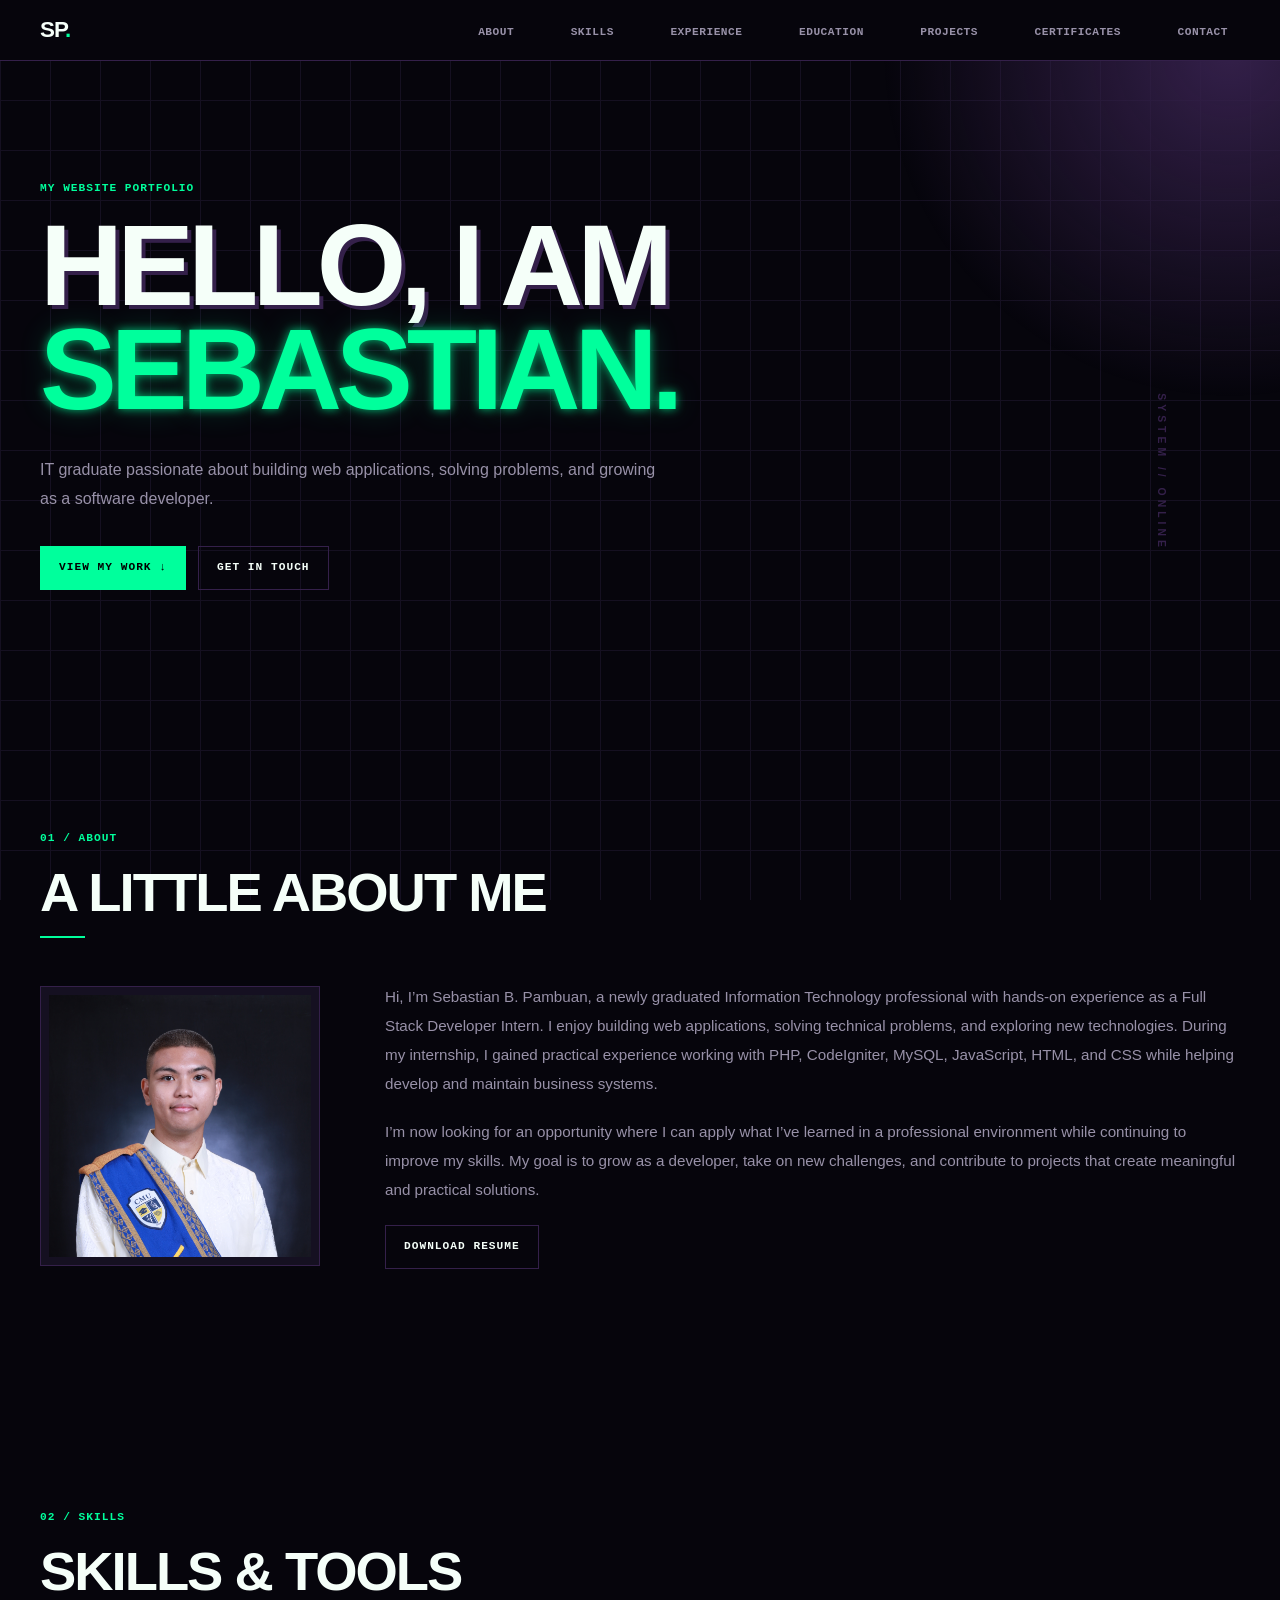
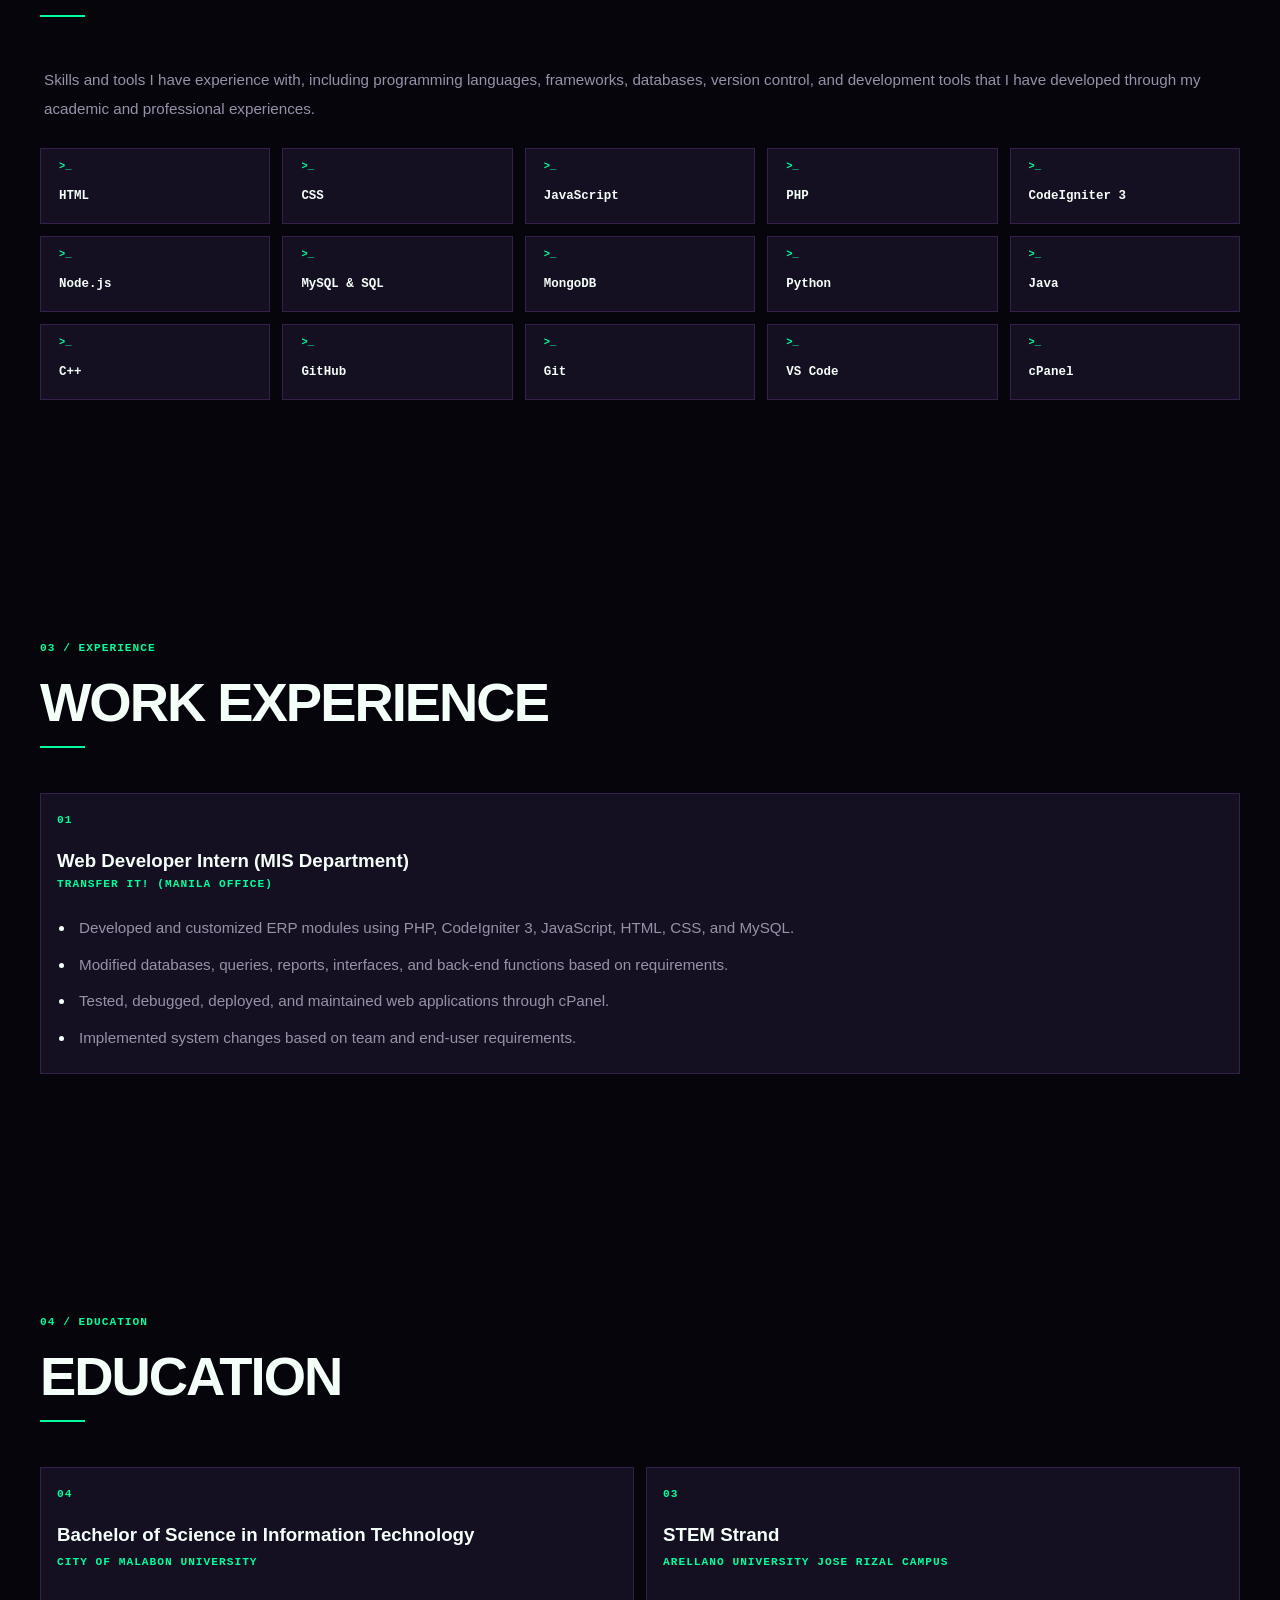
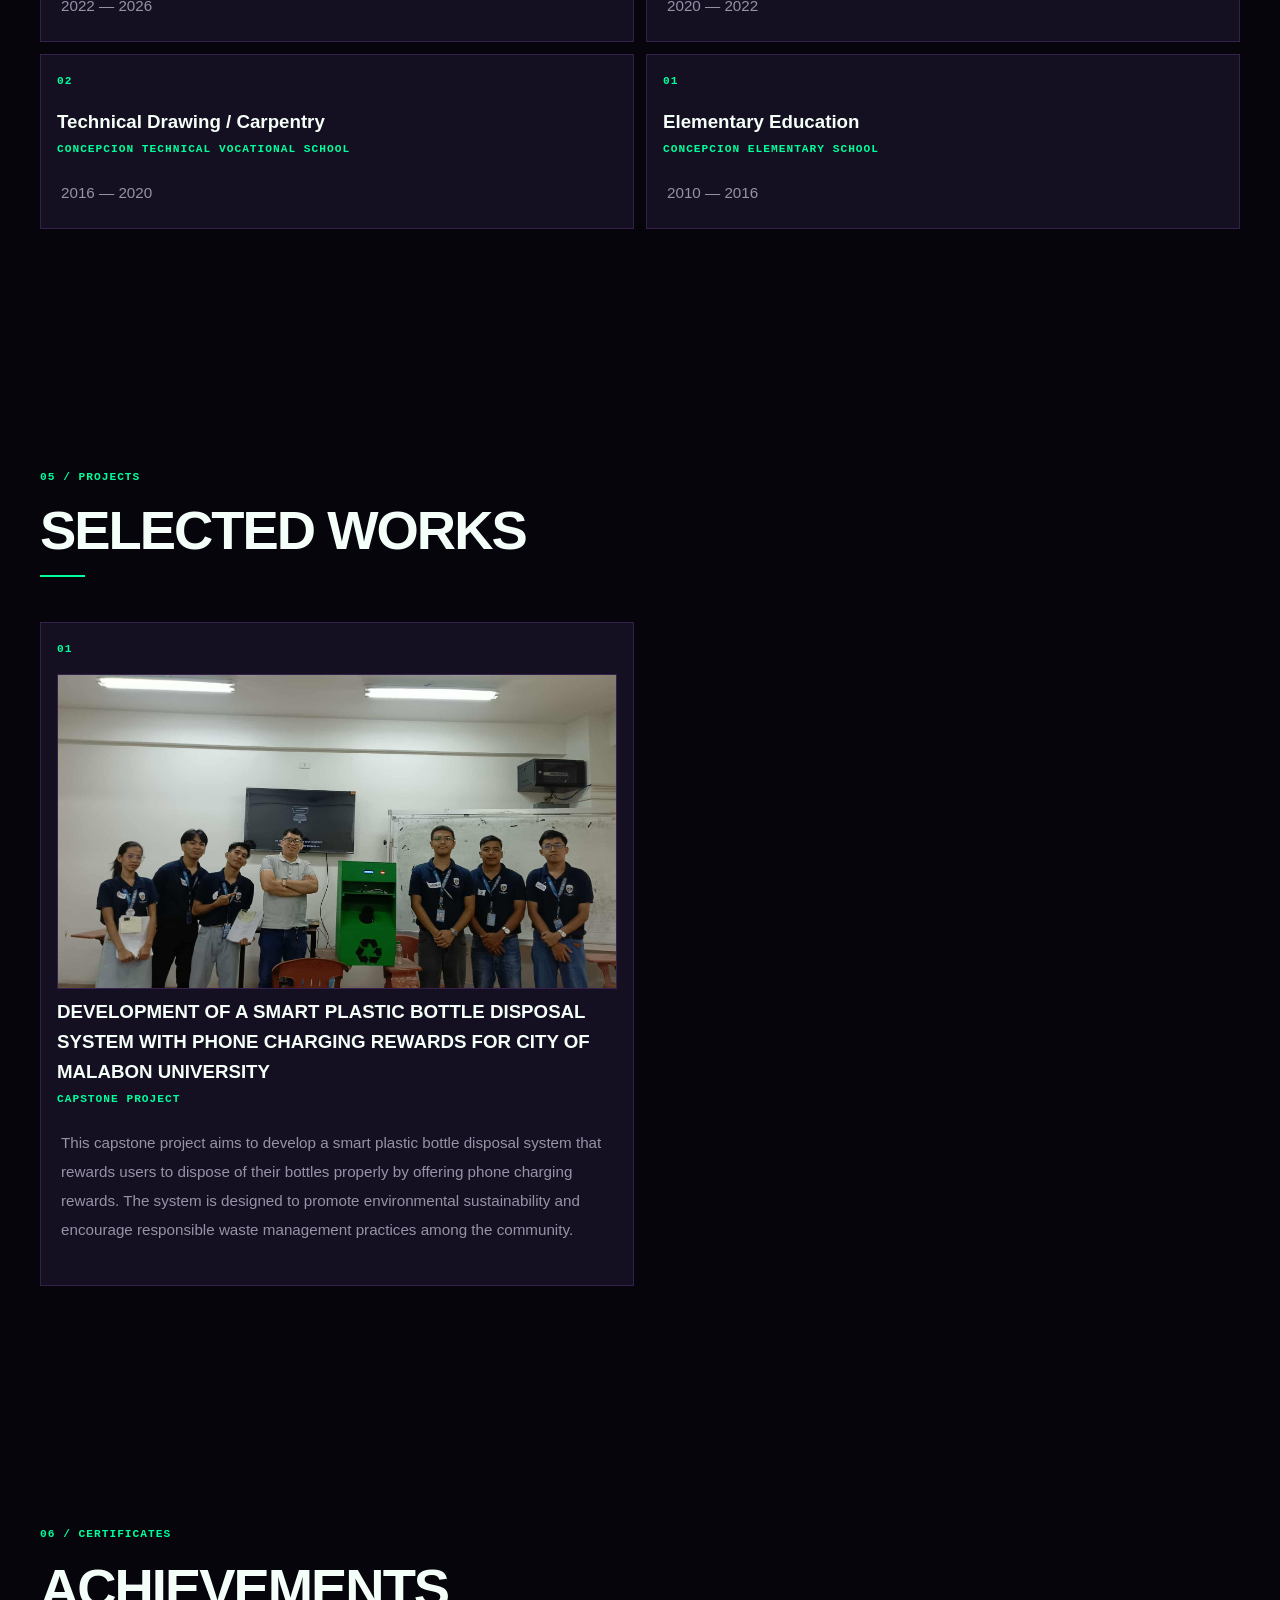
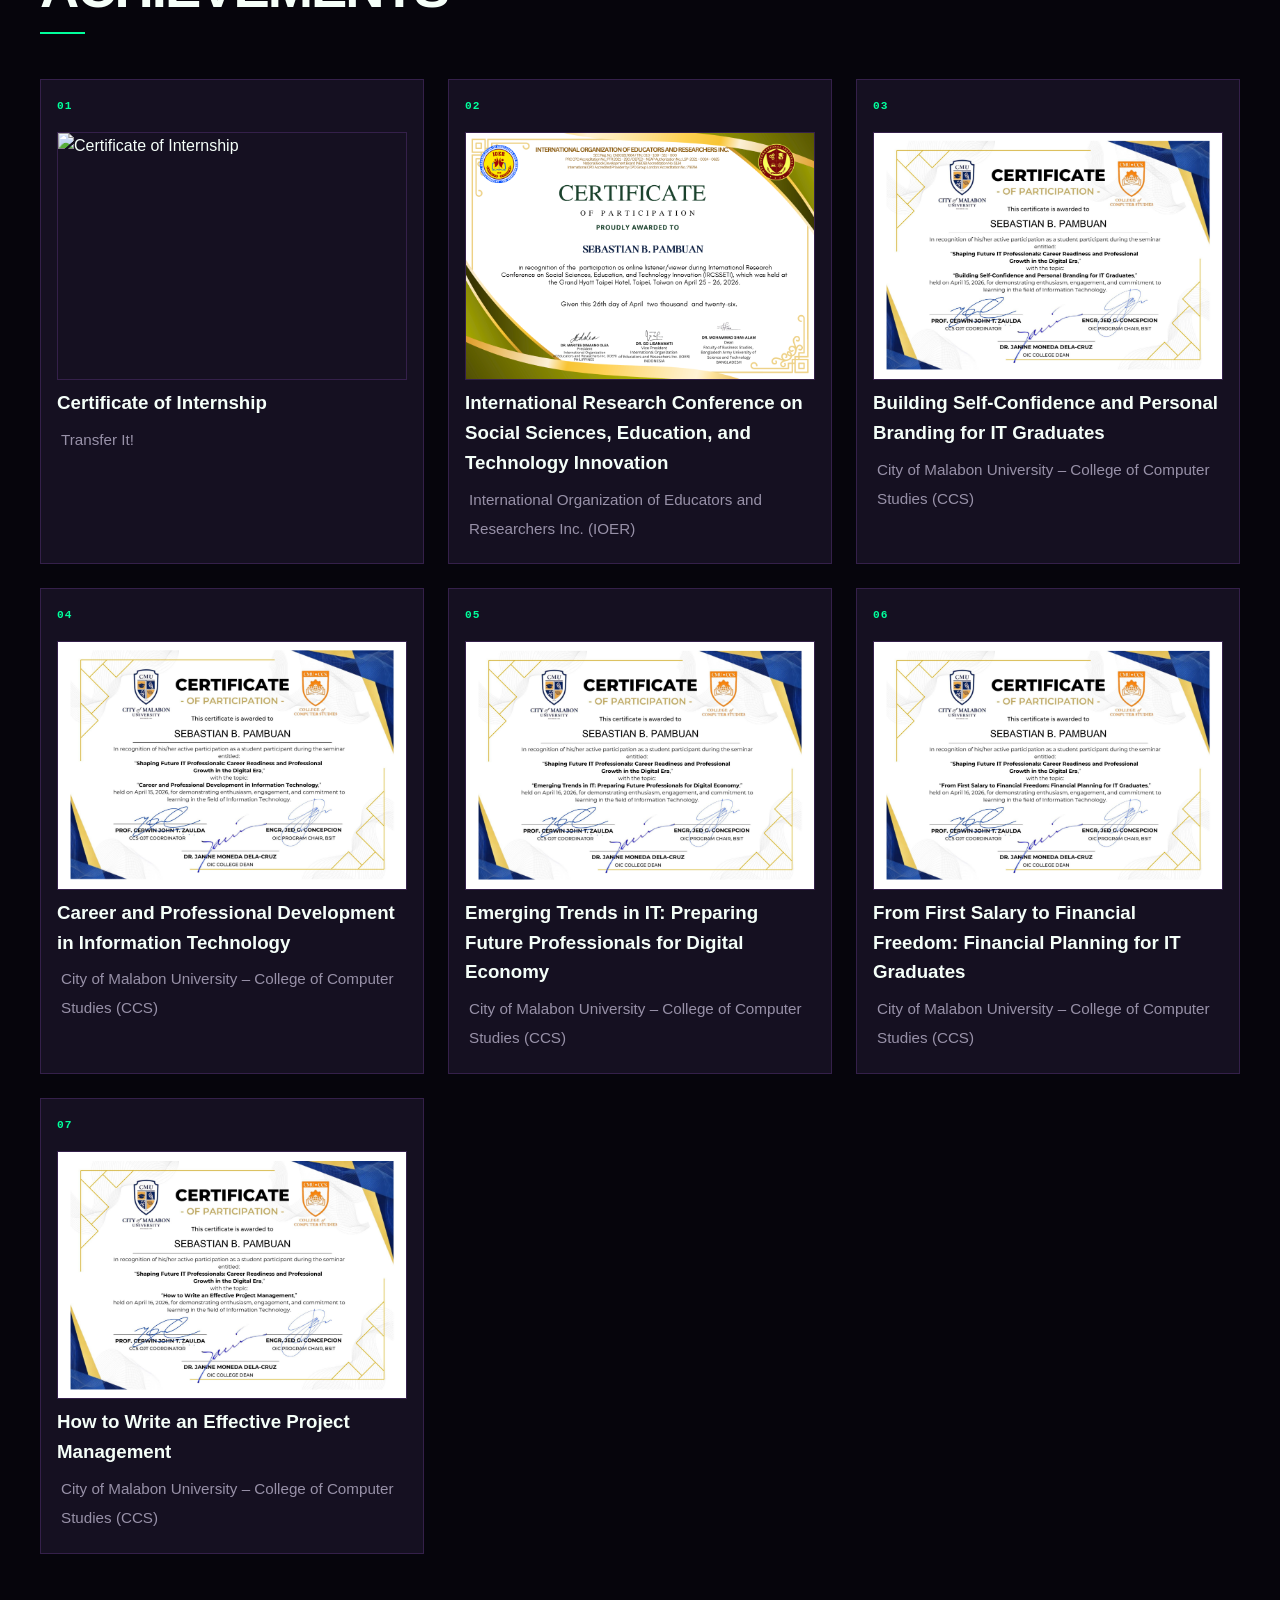
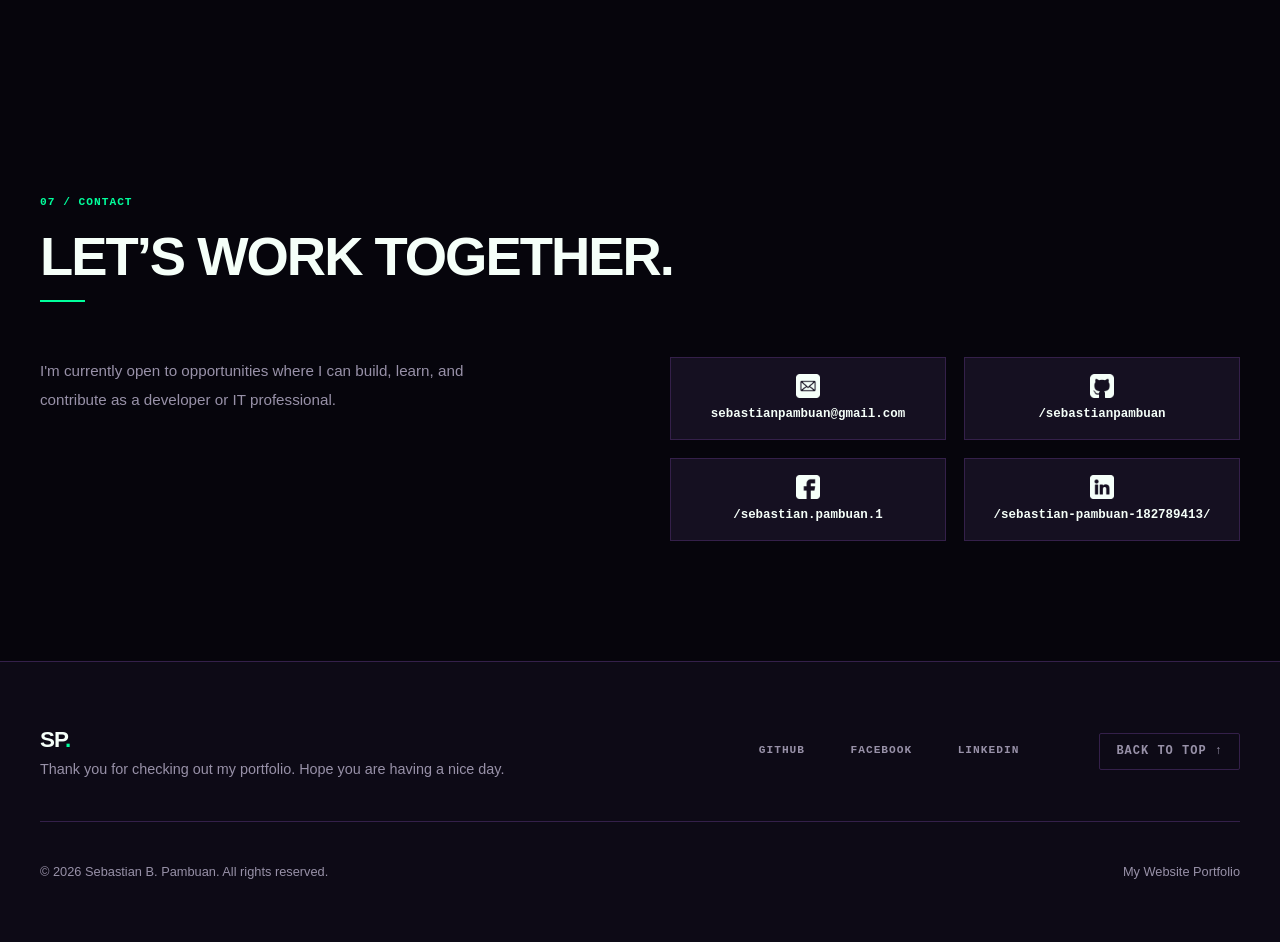
==== commit fb252c03: "change the resume file. updated the images of certificates hover effect." ====
--- a/index.html
+++ b/index.html
@@ -93,7 +93,7 @@
                 meaningful and practical solutions.
               </p>
               <a
-                href="files/Sebastian Pambuan Resume.pdf"
+                href="files/Sebastian_Pambuan_Resume.pdf"
                 class="about-link"
                 download
                 >Download Resume</a
@@ -227,7 +227,7 @@
             <article class="experience-card">
               <p class="console">01</p>
               <h3 class="experience-company">
-                Full Stack Developer Intern (MIS Department)
+                Web Developer Intern (MIS Department)
               </h3>
               <h3 class="console">Transfer It! (Manila Office)</h3>
               <ul class="experience-description">
@@ -319,15 +319,15 @@
               <p class="console">Capstone Project</p>
               <p class="project-text">
                 This capstone project aims to develop a smart plastic bottle
-                disposal system that incentivizes users to dispose of their
+                disposal system that rewards users to dispose of their
                 bottles properly by offering phone charging rewards. The system
                 is designed to promote environmental sustainability and
                 encourage responsible waste management practices among the
                 community.
               </p>
-              <a href="capstone.html" rel="noreferrer" class="project-link"
+              <!-- <a href="capstone.html" rel="noreferrer" class="project-link"
                 >View Project →</a
-              >
+              > -->
             </article>
           </div>
         </div>
@@ -342,6 +342,21 @@
             <article class="certificate-card">
               <p class="console">01</p>
               <img
+                src="images/certificates/"
+                alt="Certificate of Internship"
+                onclick="openCertificate(this)"
+              />
+              <h3 class="certificate-title">
+                Certificate of Internship
+              </h3>
+              <p class="certificate-text">
+                Transfer It!
+              </p>
+            </article>
+
+            <article class="certificate-card">
+              <p class="console">02</p>
+              <img
                 src="images/certificates/IRCSSETI.png"
                 alt="International Research Conference on Social Sciences, Education, and Technology Innovation"
                 onclick="openCertificate(this)"
@@ -357,7 +372,7 @@
             </article>
 
             <article class="certificate-card">
-              <p class="console">02</p>
+              <p class="console">03</p>
               <img
                 src="images/certificates/CMU BUILDING SELF CONFIDENCE AND PERSONAL BRANDING FOR IT GRAD.png"
                 alt="Building Self-Confidence and Personal Branding for IT Graduates"
@@ -372,7 +387,7 @@
             </article>
 
             <article class="certificate-card">
-              <p class="console">03</p>
+              <p class="console">04</p>
               <img
                 src="images/certificates/CMU CAREER AND PROFESSIONAL DEVELOPMENT IN IT.png"
                 alt="Career and Professional Development in Information Technology"
@@ -387,7 +402,7 @@
             </article>
 
             <article class="certificate-card">
-              <p class="console">04</p>
+              <p class="console">05</p>
               <img
                 src="images/certificates/CMU EMERGING TRENDS IN IT.png"
                 alt="Emerging Trends in IT: Preparing Future Professionals for Digital Economy"
@@ -403,7 +418,7 @@
             </article>
 
             <article class="certificate-card">
-              <p class="console">05</p>
+              <p class="console">06</p>
               <img
                 src="images/certificates/CMU FROM FIRST SALART TO FINANCIAL FREEDOM.png"
                 alt="From First Salary to Financial Freedom: Financial Planning for IT Graduates"
@@ -419,7 +434,7 @@
             </article>
 
             <article class="certificate-card">
-              <p class="console">06</p>
+              <p class="console">07</p>
               <img
                 src="images/certificates/CMU HOW TO WRITE AN EFFECTIVE PROJECT MANAGEMENT.png"
                 alt="How to Write an Effective Project Management"
--- a/style.css
+++ b/style.css
@@ -251,6 +251,16 @@
   width: min(1200px, calc(100% - 50px));
   margin: auto;
   padding: 120px 0;
+  opacity: 0;
+  transform: translateY(25px);
+  transition:
+    opacity 0.7s ease-out,
+    transform 0.7s ease-out;
+}
+
+section.show {
+  opacity: 1;
+  transform: translateY(0);
 }
 
 section h2 {
@@ -602,12 +612,18 @@
   border: 1px solid var(--border);
 }
 
+.certificate-card > img:hover {
+  cursor: pointer;
+  transform: scale(1.03);
+}
+
 .project-card > img {
   aspect-ratio: 16 / 9;
 }
 
 .certificate-card > img {
   aspect-ratio: 1.41 / 1;
+  transition: transform 0.3s ease;
 }
 
 /* footer */
@@ -744,7 +760,7 @@
   top: 20px;
   right: 25px;
   background: none;
-  border: none; 
+  border: none;
   color: white;
   font-size: 40px;
   line-height: 1;
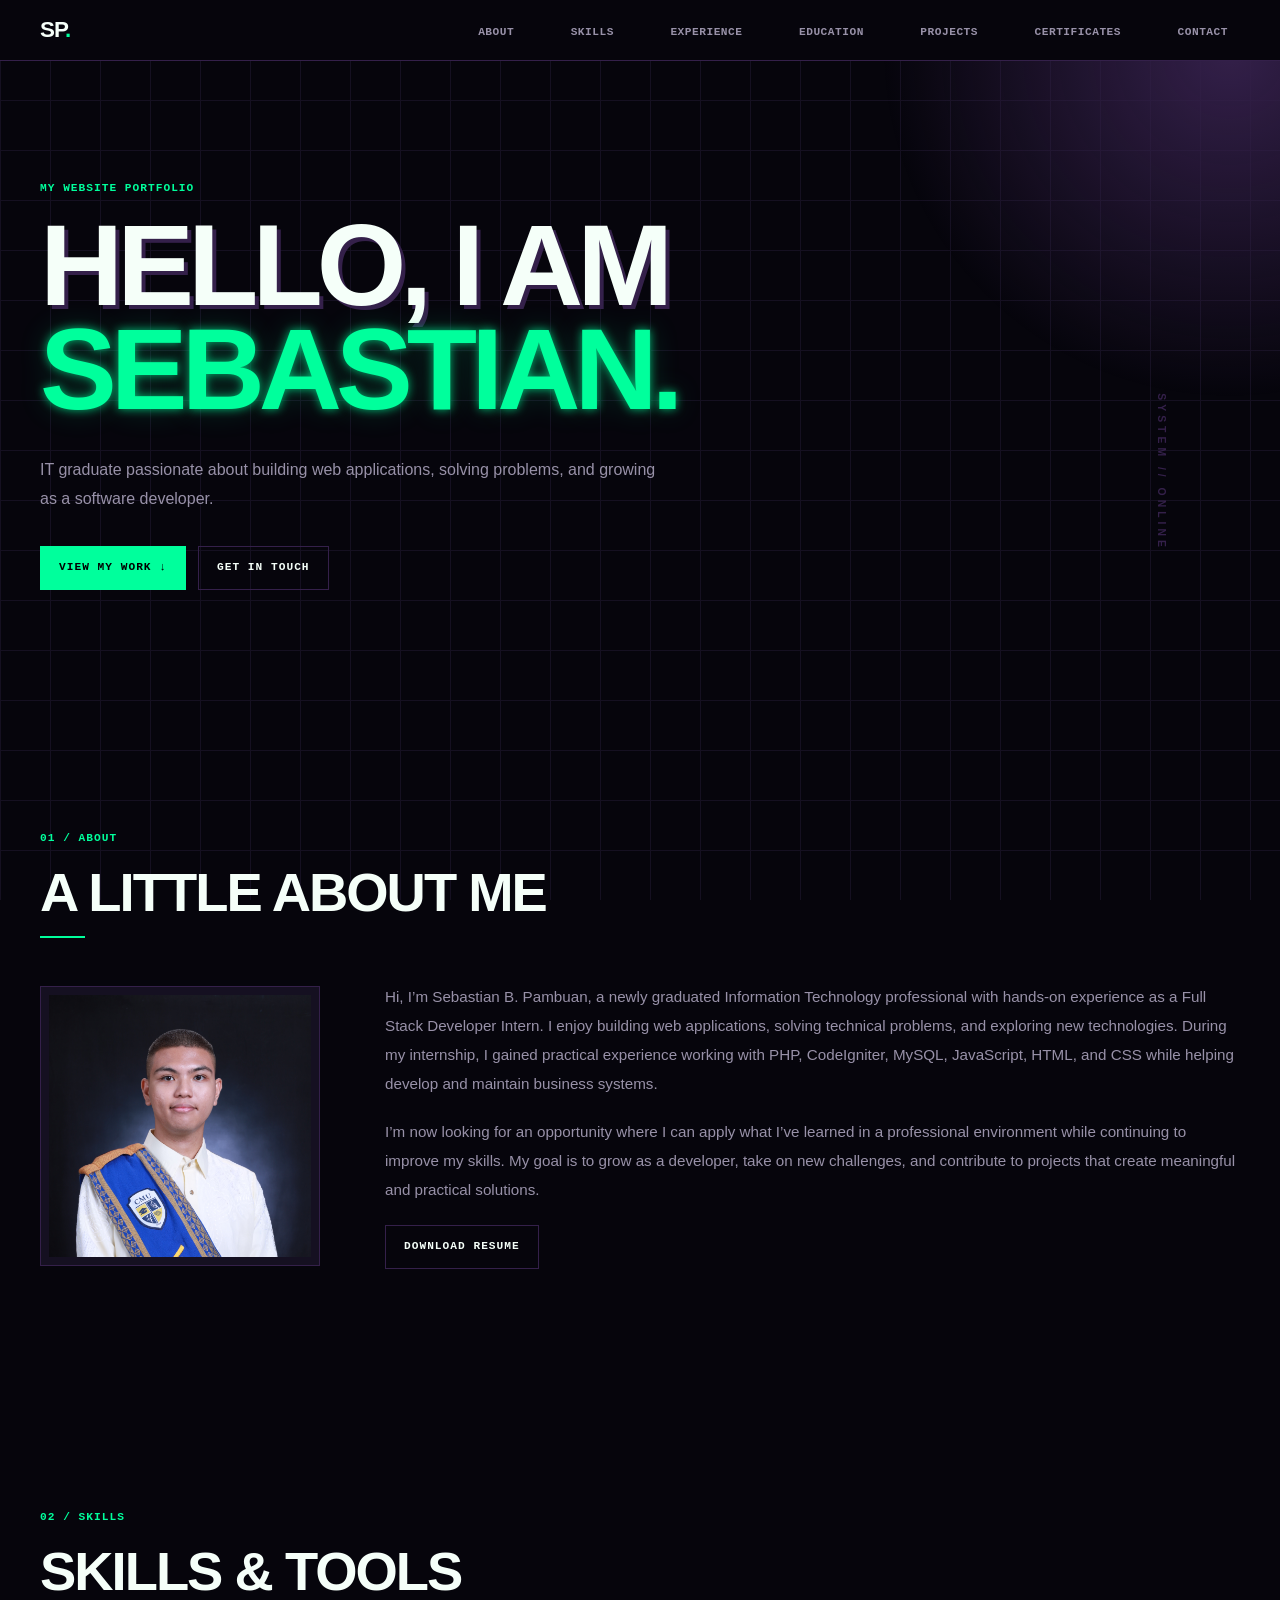
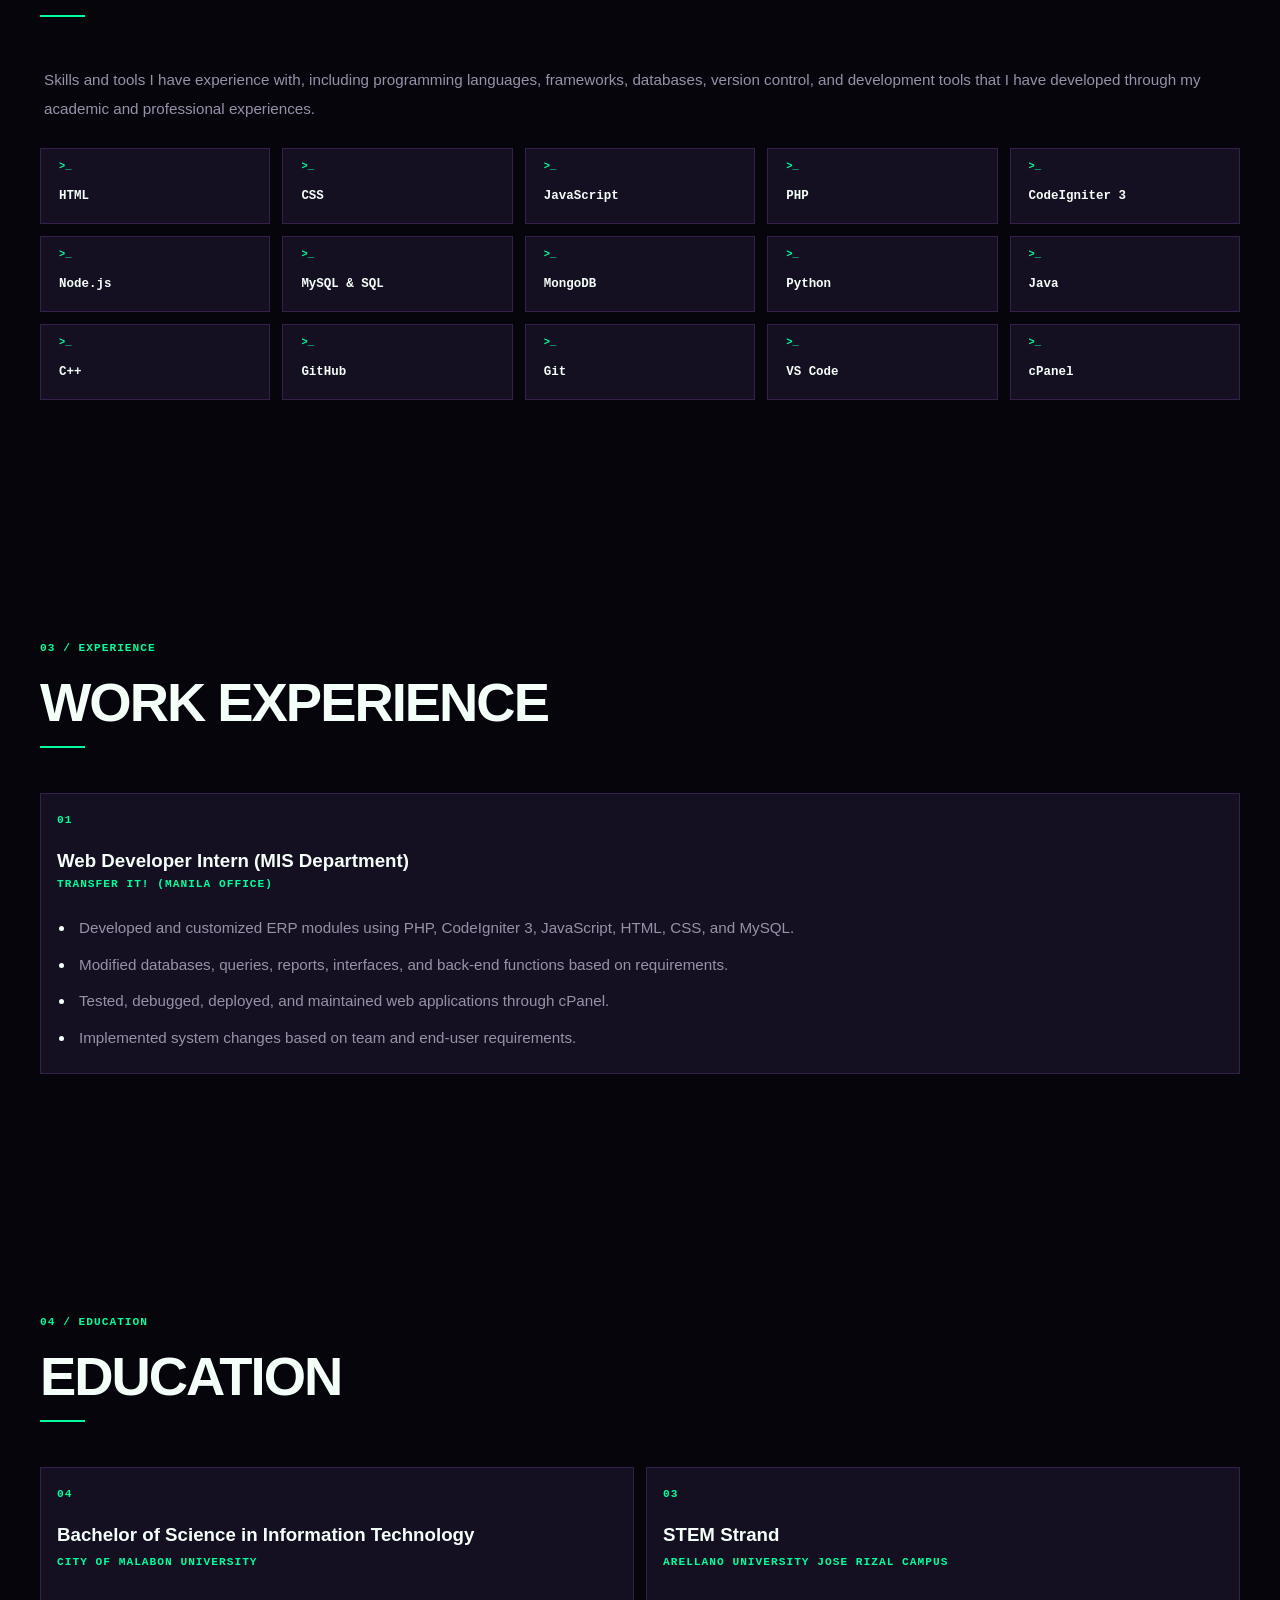
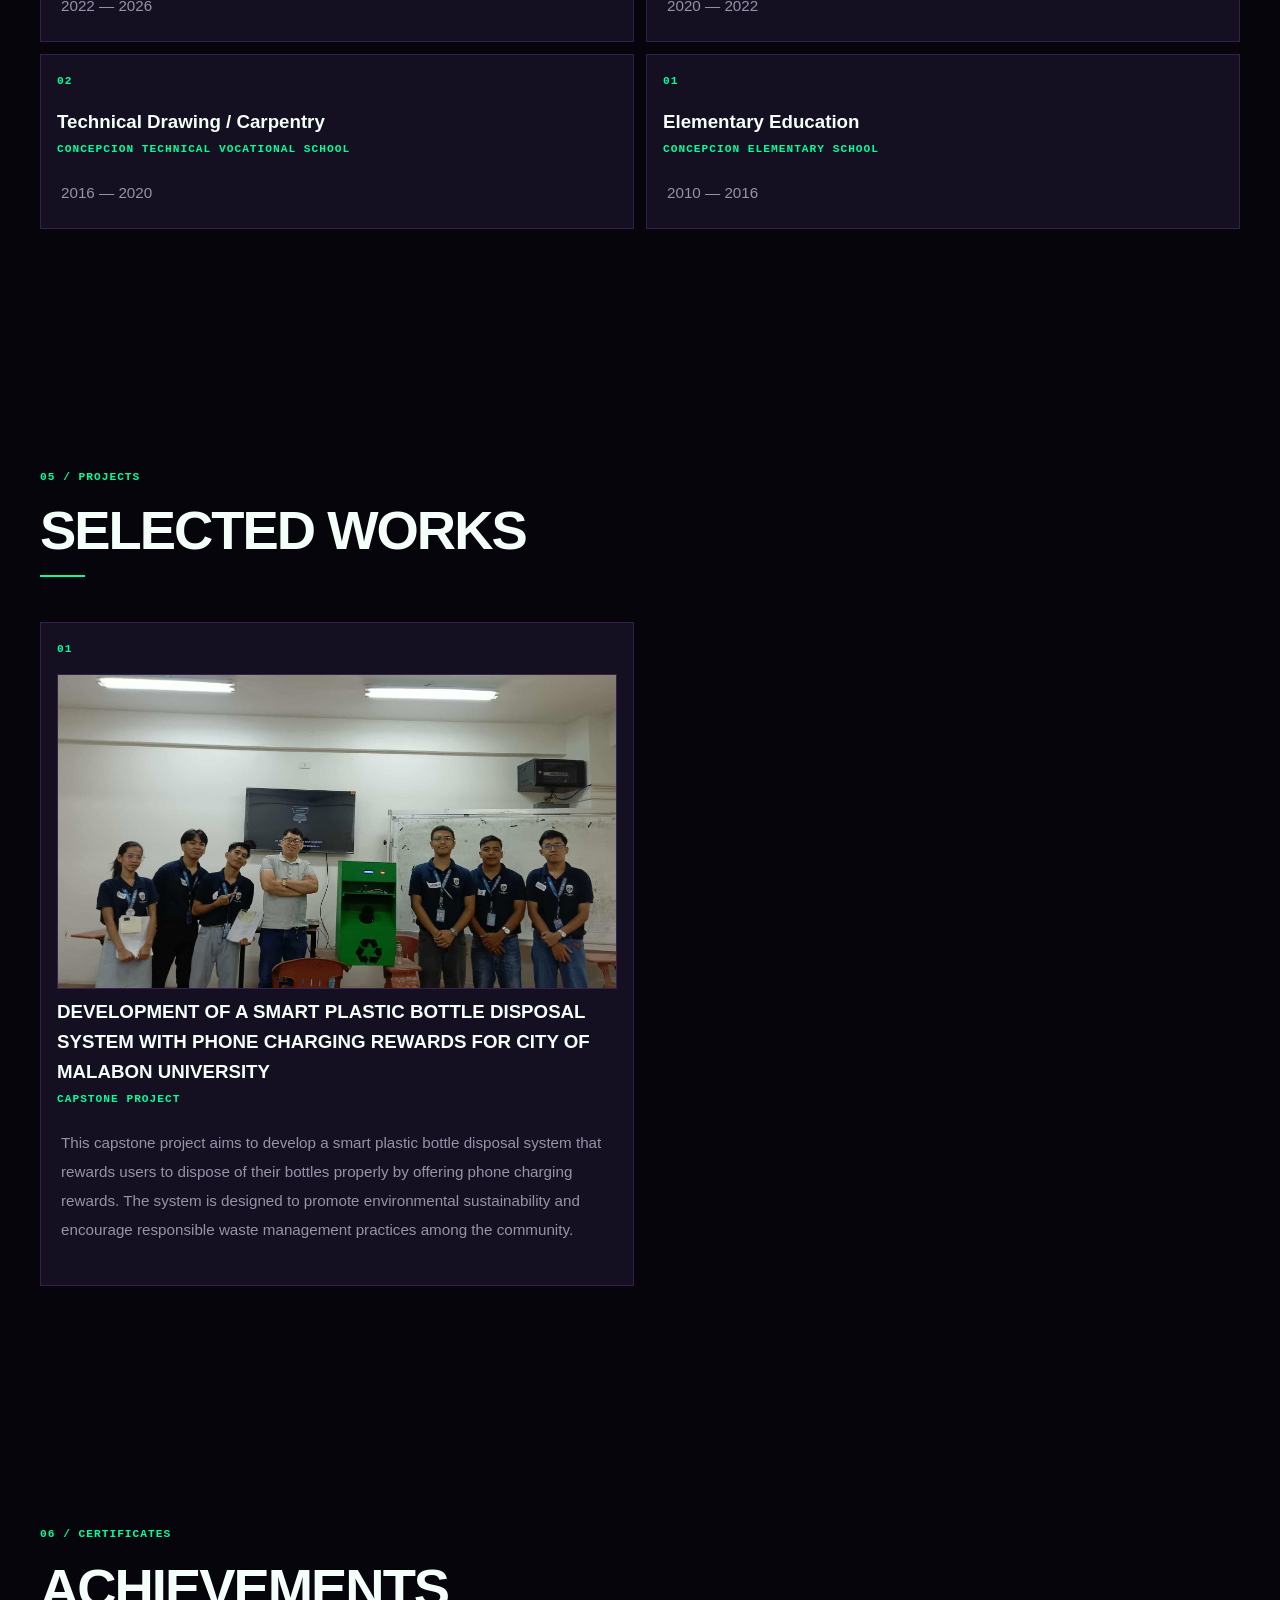
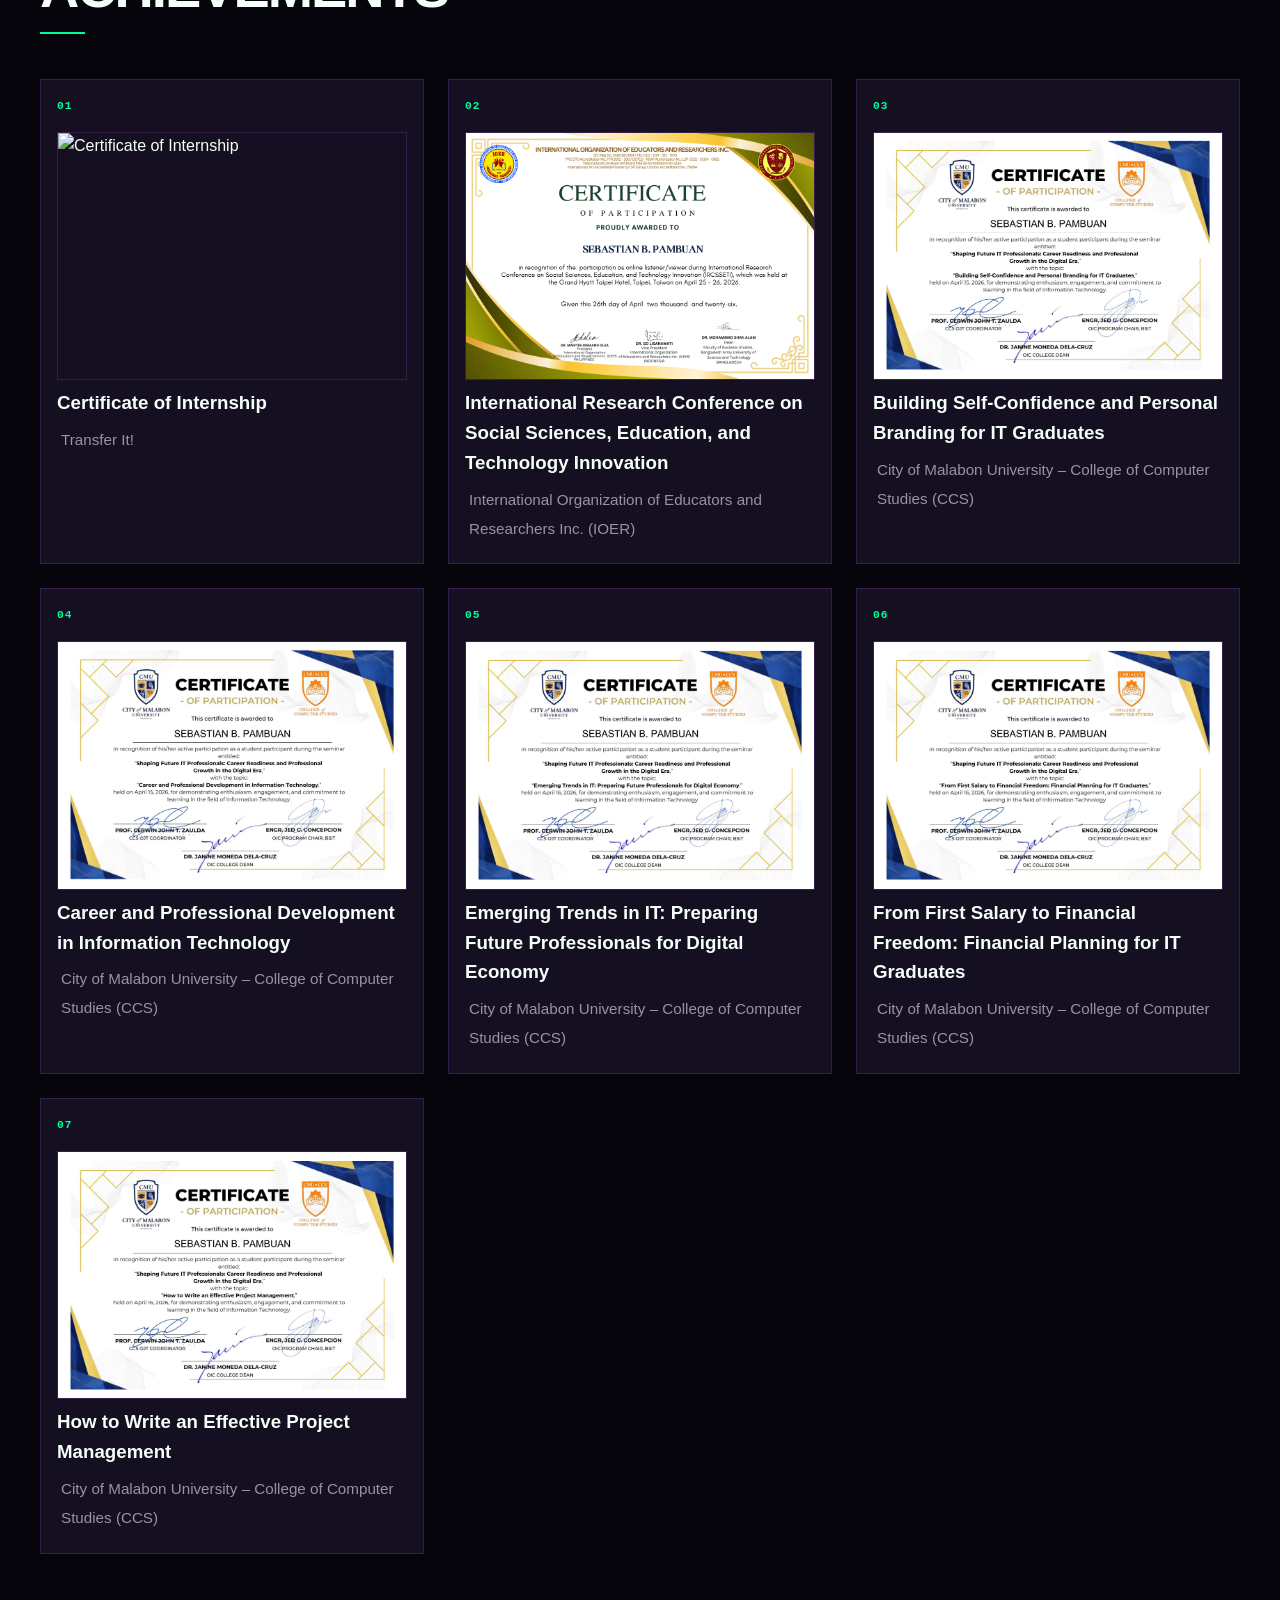
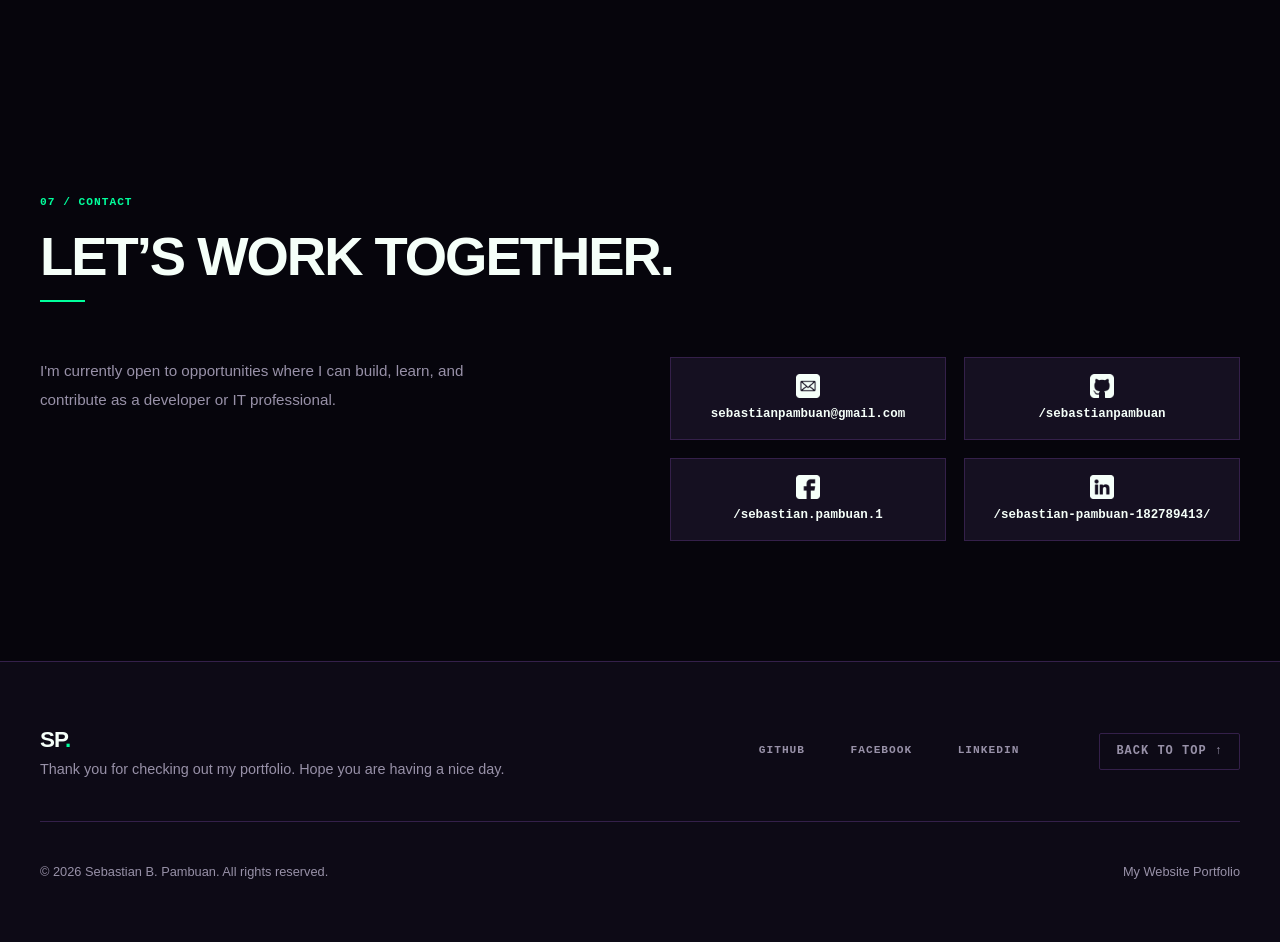
==== commit a4be209b: "added capstone page. updated visuals in index while scrolling." ====
--- a/index.html
+++ b/index.html
@@ -1,586 +1,683 @@
 <!doctype html>
 <html lang="en">
-  <head>
-    <meta charset="UTF-8" />
-    <meta name="viewport" content="width=device-width, initial-scale=1.0" />
-    <link rel="stylesheet" href="style.css" />
-    <title>Sebastian Pambuan | Portfolio</title>
-  </head>
-
-  <body>
-    <header>
-      <div class="header-wrapper">
-        <a href="#" class="logo">SP<span>.</span></a>
-        <button class="menu-toggle" id="menu-toggle" aria-label="Open menu">
-          <span></span>
-          <span></span>
-          <span></span>
-        </button>
-        <nav class="navbar">
-          <ul>
-            <li><a href="#about" data-label="01">About</a></li>
-            <li><a href="#skills" data-label="02">Skills</a></li>
-            <li><a href="#experience" data-label="03">Experience</a></li>
-            <li><a href="#education" data-label="04">Education</a></li>
-            <li><a href="#projects" data-label="05">Projects</a></li>
-            <li><a href="#certificates" data-label="07">Certificates</a></li>
-            <li><a href="#contact" data-label="08">Contact</a></li>
-          </ul>
-        </nav>
-      </div>
-      <nav class="mobile-navbar" id="mobile-navbar">
-        <button class="mobile-navbar-close" id="mobile-navbar-close">
-          &times;
-        </button>
-
-        <ul>
-          <li><a href="#about">About</a></li>
-          <li><a href="#skills">Skills</a></li>
-          <li><a href="#experience">Experience</a></li>
-          <li><a href="#education">Education</a></li>
-          <li><a href="#projects">Projects</a></li>
-          <li><a href="#certificates">Certificates</a></li>
-          <li><a href="#contact">Contact</a></li>
-        </ul>
-      </nav>
-    </header>
-
-    <main>
-      <!-- hero section -->
-      <section id="hero">
-        <div class="hero-wrapper">
-          <p class="console">My Website Portfolio</p>
-          <h1 id="hero-title">Hello, I am <span>Sebastian.</span></h1>
-          <p class="hero-text">
-            IT graduate passionate about building web applications, solving
-            problems, and growing as a software developer.
-          </p>
-          <div class="hero-buttons">
-            <a href="#projects">View my work ↓</a>
-            <a href="#contact">Get in touch</a>
-          </div>
+    <head>
+        <meta charset="UTF-8" />
+        <meta
+            name="viewport"
+            content="width=device-width, initial-scale=1.0" />
+        <link
+            rel="stylesheet"
+            href="style.css" />
+        <title>Sebastian Pambuan | Portfolio</title>
+    </head>
+
+    <body>
+        <header>
+            <div class="header-wrapper">
+                <a
+                    href="#"
+                    class="logo"
+                    >SP<span>.</span></a
+                >
+                <button
+                    class="menu-toggle"
+                    id="menu-toggle"
+                    aria-label="Open menu">
+                    <span></span>
+                    <span></span>
+                    <span></span>
+                </button>
+                <nav class="navbar">
+                    <ul>
+                        <li>
+                            <a
+                                href="#about"
+                                data-label="01"
+                                >About</a
+                            >
+                        </li>
+                        <li>
+                            <a
+                                href="#skills"
+                                data-label="02"
+                                >Skills</a
+                            >
+                        </li>
+                        <li>
+                            <a
+                                href="#experience"
+                                data-label="03"
+                                >Experience</a
+                            >
+                        </li>
+                        <li>
+                            <a
+                                href="#education"
+                                data-label="04"
+                                >Education</a
+                            >
+                        </li>
+                        <li>
+                            <a
+                                href="#projects"
+                                data-label="05"
+                                >Projects</a
+                            >
+                        </li>
+                        <li>
+                            <a
+                                href="#certificates"
+                                data-label="07"
+                                >Certificates</a
+                            >
+                        </li>
+                        <li>
+                            <a
+                                href="#contact"
+                                data-label="08"
+                                >Contact</a
+                            >
+                        </li>
+                    </ul>
+                </nav>
+            </div>
+            <nav
+                class="mobile-navbar"
+                id="mobile-navbar">
+                <button
+                    class="mobile-navbar-close"
+                    id="mobile-navbar-close">
+                    &times;
+                </button>
+
+                <ul>
+                    <li><a href="#about">About</a></li>
+                    <li><a href="#skills">Skills</a></li>
+                    <li><a href="#experience">Experience</a></li>
+                    <li><a href="#education">Education</a></li>
+                    <li><a href="#projects">Projects</a></li>
+                    <li><a href="#certificates">Certificates</a></li>
+                    <li><a href="#contact">Contact</a></li>
+                </ul>
+            </nav>
+        </header>
+
+        <main>
+            <!-- hero section -->
+            <section id="hero">
+                <div class="hero-wrapper">
+                    <p class="console">My Website Portfolio</p>
+                    <h1 class="hero-title">Hello, I am <span>Sebastian.</span></h1>
+                    <p class="hero-text">
+                        IT graduate passionate about building web applications,
+                        solving problems, and growing as a software developer.
+                    </p>
+                    <div class="hero-buttons">
+                        <a href="#projects">View my work ↓</a>
+                        <a href="#contact">Get in touch</a>
+                    </div>
+                </div>
+            </section>
+
+            <!-- about section -->
+            <section id="about">
+                <div class="about-wrapper">
+                    <p class="console">01 / About</p>
+                    <h2 id="about-title">A little about me</h2>
+                    <div class="about-grid">
+                        <figure class="about-profile">
+                            <img
+                                src="images/profile.jpg"
+                                width="300"
+                                alt="Profile image of Sebastian Pambuan" />
+                        </figure>
+                        <div class="about-description">
+                            <p class="about-text">
+                                Hi, I’m Sebastian B. Pambuan, a newly graduated
+                                Information Technology professional with
+                                hands-on experience as a Full Stack Developer
+                                Intern. I enjoy building web applications,
+                                solving technical problems, and exploring new
+                                technologies. During my internship, I gained
+                                practical experience working with PHP,
+                                CodeIgniter, MySQL, JavaScript, HTML, and CSS
+                                while helping develop and maintain business
+                                systems.
+                            </p>
+                            <p class="about-text">
+                                I’m now looking for an opportunity where I can
+                                apply what I’ve learned in a professional
+                                environment while continuing to improve my
+                                skills. My goal is to grow as a developer, take
+                                on new challenges, and contribute to projects
+                                that create meaningful and practical solutions.
+                            </p>
+                            <a
+                                href="files/Sebastian_Pambuan_Resume.pdf"
+                                class="about-link"
+                                download
+                                >Download Resume</a
+                            >
+                        </div>
+                    </div>
+                </div>
+            </section>
+
+            <!-- skills section -->
+            <section id="skills">
+                <div class="skills-wrapper">
+                    <p class="console">02 / Skills</p>
+                    <h2 id="skills-title">Skills &amp; tools</h2>
+                    <p class="skills-text">
+                        Skills and tools I have experience with, including
+                        programming languages, frameworks, databases, version
+                        control, and development tools that I have developed
+                        through my academic and professional experiences.
+                    </p>
+                    <ul class="skills-list">
+                        <li>
+                            <a
+                                href="https://www.w3schools.com/html/"
+                                target="_blank"
+                                rel="noreferrer"
+                                >HTML</a
+                            >
+                        </li>
+                        <li>
+                            <a
+                                href="https://www.w3schools.com/css/"
+                                target="_blank"
+                                rel="noreferrer"
+                                >CSS</a
+                            >
+                        </li>
+                        <li>
+                            <a
+                                href="https://www.w3schools.com/js/"
+                                target="_blank"
+                                rel="noreferrer"
+                                >JavaScript</a
+                            >
+                        </li>
+                        <li>
+                            <a
+                                href="https://www.php.net/"
+                                target="_blank"
+                                rel="noreferrer"
+                                >PHP</a
+                            >
+                        </li>
+                        <li>
+                            <a
+                                href="https://www.codeigniter.com/"
+                                target="_blank"
+                                rel="noreferrer"
+                                >CodeIgniter 3</a
+                            >
+                        </li>
+                        <li>
+                            <a
+                                href="https://nodejs.org/en"
+                                target="_blank"
+                                rel="noreferrer"
+                                >Node.js</a
+                            >
+                        </li>
+                        <li>
+                            <a
+                                href="https://www.mysql.com/"
+                                target="_blank"
+                                rel="noreferrer"
+                                >MySQL &amp; SQL</a
+                            >
+                        </li>
+                        <li>
+                            <a
+                                href="https://www.mongodb.com/"
+                                target="_blank"
+                                rel="noreferrer"
+                                >MongoDB</a
+                            >
+                        </li>
+                        <li>
+                            <a
+                                href="https://www.python.org/"
+                                target="_blank"
+                                rel="noreferrer"
+                                >Python</a
+                            >
+                        </li>
+                        <li>
+                            <a
+                                href="https://www.java.com/en/"
+                                target="_blank"
+                                rel="noreferrer"
+                                >Java</a
+                            >
+                        </li>
+                        <li>
+                            <a
+                                href="https://www.w3schools.com/cpp/"
+                                target="_blank"
+                                rel="noreferrer"
+                                >C++</a
+                            >
+                        </li>
+                        <li>
+                            <a
+                                href="https://github.com/"
+                                target="_blank"
+                                rel="noreferrer"
+                                >GitHub</a
+                            >
+                        </li>
+                        <li>
+                            <a
+                                href="https://git-scm.com/"
+                                target="_blank"
+                                rel="noreferrer"
+                                >Git</a
+                            >
+                        </li>
+                        <li>
+                            <a
+                                href="https://code.visualstudio.com/"
+                                target="_blank"
+                                rel="noreferrer"
+                                >VS Code</a
+                            >
+                        </li>
+                        <li>
+                            <a
+                                href="https://www.cpanel.net/"
+                                target="_blank"
+                                rel="noreferrer"
+                                >cPanel</a
+                            >
+                        </li>
+                    </ul>
+                </div>
+            </section>
+
+            <!-- Experience section -->
+            <section id="experience">
+                <div class="experience-wrapper">
+                    <p class="console">03 / Experience</p>
+                    <h2 id="experience-title">Work Experience</h2>
+                    <div class="experience-list">
+                        <article class="experience-card">
+                            <p class="console">01</p>
+                            <h3 class="experience-company">
+                                Web Developer Intern (MIS Department)
+                            </h3>
+                            <h3 class="console">
+                                Transfer It! (Manila Office)
+                            </h3>
+                            <ul class="experience-description">
+                                <li>
+                                    <p class="experience-text">
+                                        Developed and customized ERP modules
+                                        using PHP, CodeIgniter 3, JavaScript,
+                                        HTML, CSS, and MySQL.
+                                    </p>
+                                </li>
+                                <li>
+                                    <p class="experience-text">
+                                        Modified databases, queries, reports,
+                                        interfaces, and back-end functions based
+                                        on requirements.
+                                    </p>
+                                </li>
+                                <li>
+                                    <p class="experience-text">
+                                        Tested, debugged, deployed, and
+                                        maintained web applications through
+                                        cPanel.
+                                    </p>
+                                </li>
+                                <li>
+                                    <p class="experience-text">
+                                        Implemented system changes based on team
+                                        and end-user requirements.
+                                    </p>
+                                </li>
+                            </ul>
+                        </article>
+                    </div>
+                </div>
+            </section>
+
+            <!-- education section -->
+            <section id="education">
+                <div class="experience-wrapper">
+                    <p class="console">04 / Education</p>
+                    <h2 id="education-title">Education</h2>
+                    <div class="education-list">
+                        <article class="education-card">
+                            <p class="console">04</p>
+                            <h3 class="education-school">
+                                Bachelor of Science in Information Technology
+                            </h3>
+                            <h3 class="console">City of Malabon University</h3>
+                            <p class="education-text">2022 — 2026</p>
+                        </article>
+
+                        <article class="education-card">
+                            <p class="console">03</p>
+                            <h3 class="education-school">STEM Strand</h3>
+                            <h3 class="console">
+                                Arellano University Jose Rizal Campus
+                            </h3>
+                            <p class="education-text">2020 — 2022</p>
+                        </article>
+
+                        <article class="education-card">
+                            <p class="console">02</p>
+                            <h3 class="education-school">
+                                Technical Drawing / Carpentry
+                            </h3>
+                            <h3 class="console">
+                                Concepcion Technical Vocational School
+                            </h3>
+                            <p class="education-text">2016 — 2020</p>
+                        </article>
+
+                        <article class="education-card">
+                            <p class="console">01</p>
+                            <h3 class="education-school">
+                                Elementary Education
+                            </h3>
+                            <h3 class="console">
+                                Concepcion Elementary School
+                            </h3>
+                            <p class="education-text">2010 — 2016</p>
+                        </article>
+                    </div>
+                </div>
+            </section>
+
+            <!-- projects section -->
+            <section id="projects">
+                <div class="projects-wrapper">
+                    <p class="console">05 / Projects</p>
+                    <h2 id="projects-title">Selected Works</h2>
+                    <div class="projects-list">
+                        <article class="project-card">
+                            <p class="console">01</p>
+                            <img
+                                src="images/projects/Capstone.jpg"
+                                alt="Smart Plastic Bottle Disposal System project" />
+                            <h3 class="project-title">
+                                DEVELOPMENT OF A SMART PLASTIC BOTTLE DISPOSAL
+                                SYSTEM WITH PHONE CHARGING REWARDS FOR CITY OF
+                                MALABON UNIVERSITY
+                            </h3>
+                            <p class="console">Capstone Project</p>
+                            <p class="project-text">
+                                This capstone project aims to develop a smart
+                                plastic bottle disposal system that rewards
+                                users to dispose of their bottles properly by
+                                offering phone charging rewards. The system is
+                                designed to promote environmental sustainability
+                                and encourage responsible waste management
+                                practices among the community.
+                            </p>
+                            <!-- <a href="capstone.html" rel="noreferrer" class="project-link"
+                    >View Project →</a
+                  > -->
+                        </article>
+                    </div>
+                </div>
+            </section>
+
+            <!-- certificates section -->
+            <section id="certificates">
+                <div class="certificates-wrapper">
+                    <p class="console">06 / Certificates</p>
+                    <h2 id="certificates-title">Achievements</h2>
+                    <div class="certificates-list">
+                        <article class="certificate-card">
+                            <p class="console">01</p>
+                            <img
+                                src="images/certificates/"
+                                alt="Certificate of Internship"
+                                onclick="openCertificate(this)" />
+                            <h3 class="certificate-title">
+                                Certificate of Internship
+                            </h3>
+                            <p class="certificate-text">Transfer It!</p>
+                        </article>
+
+                        <article class="certificate-card">
+                            <p class="console">02</p>
+                            <img
+                                src="images/certificates/IRCSSETI.png"
+                                alt="International Research Conference on Social Sciences, Education, and Technology Innovation"
+                                onclick="openCertificate(this)" />
+                            <h3 class="certificate-title">
+                                International Research Conference on Social
+                                Sciences, Education, and Technology Innovation
+                            </h3>
+                            <p class="certificate-text">
+                                International Organization of Educators and
+                                Researchers Inc. (IOER)
+                            </p>
+                        </article>
+
+                        <article class="certificate-card">
+                            <p class="console">03</p>
+                            <img
+                                src="images/certificates/CMU BUILDING SELF CONFIDENCE AND PERSONAL BRANDING FOR IT GRAD.png"
+                                alt="Building Self-Confidence and Personal Branding for IT Graduates"
+                                onclick="openCertificate(this)" />
+                            <h3 class="certificate-title">
+                                Building Self-Confidence and Personal Branding
+                                for IT Graduates
+                            </h3>
+                            <p class="certificate-text">
+                                City of Malabon University – College of Computer
+                                Studies (CCS)
+                            </p>
+                        </article>
+
+                        <article class="certificate-card">
+                            <p class="console">04</p>
+                            <img
+                                src="images/certificates/CMU CAREER AND PROFESSIONAL DEVELOPMENT IN IT.png"
+                                alt="Career and Professional Development in Information Technology"
+                                onclick="openCertificate(this)" />
+                            <h3 class="certificate-title">
+                                Career and Professional Development in
+                                Information Technology
+                            </h3>
+                            <p class="certificate-text">
+                                City of Malabon University – College of Computer
+                                Studies (CCS)
+                            </p>
+                        </article>
+
+                        <article class="certificate-card">
+                            <p class="console">05</p>
+                            <img
+                                src="images/certificates/CMU EMERGING TRENDS IN IT.png"
+                                alt="Emerging Trends in IT: Preparing Future Professionals for Digital Economy"
+                                onclick="openCertificate(this)" />
+                            <h3 class="certificate-title">
+                                Emerging Trends in IT: Preparing Future
+                                Professionals for Digital Economy
+                            </h3>
+                            <p class="certificate-text">
+                                City of Malabon University – College of Computer
+                                Studies (CCS)
+                            </p>
+                        </article>
+
+                        <article class="certificate-card">
+                            <p class="console">06</p>
+                            <img
+                                src="images/certificates/CMU FROM FIRST SALART TO FINANCIAL FREEDOM.png"
+                                alt="From First Salary to Financial Freedom: Financial Planning for IT Graduates"
+                                onclick="openCertificate(this)" />
+                            <h3 class="certificate-title">
+                                From First Salary to Financial Freedom:
+                                Financial Planning for IT Graduates
+                            </h3>
+                            <p class="certificate-text">
+                                City of Malabon University – College of Computer
+                                Studies (CCS)
+                            </p>
+                        </article>
+
+                        <article class="certificate-card">
+                            <p class="console">07</p>
+                            <img
+                                src="images/certificates/CMU HOW TO WRITE AN EFFECTIVE PROJECT MANAGEMENT.png"
+                                alt="How to Write an Effective Project Management"
+                                onclick="openCertificate(this)" />
+                            <h3 class="certificate-title">
+                                How to Write an Effective Project Management
+                            </h3>
+                            <p class="certificate-text">
+                                City of Malabon University – College of Computer
+                                Studies (CCS)
+                            </p>
+                        </article>
+                    </div>
+                </div>
+            </section>
+
+            <!-- contact section -->
+            <section id="contact">
+                <div class="contact-wrapper">
+                    <p class="console">07 / Contact</p>
+                    <h2 id="contact-title">Let’s work together.</h2>
+                    <article class="contact-card">
+                        <p class="contact-text">
+                            I'm currently open to opportunities where I can
+                            build, learn, and contribute as a developer or IT
+                            professional.
+                        </p>
+                        <ul class="contact-list">
+                            <li>
+                                <a
+                                    href="mailto:sebastianpambuan@gmail.com"
+                                    target="_blank"
+                                    rel="noreferrer"
+                                    class="contact-item"
+                                    ><img
+                                        src="images/icons/mail-text-primary.png"
+                                        width="24"
+                                        alt="Email Icon" />sebastianpambuan@gmail.com</a
+                                >
+                            </li>
+                            <li>
+                                <a
+                                    href="https://github.com/sebastianpambuan"
+                                    target="_blank"
+                                    rel="noreferrer"
+                                    class="contact-item"
+                                    ><img
+                                        src="images/icons/github-sign-text-primary.png"
+                                        width="24"
+                                        alt="Github Icon" />/sebastianpambuan</a
+                                >
+                            </li>
+                            <li>
+                                <a
+                                    href="https://www.facebook.com/sebastian.pambuan.1"
+                                    target="_blank"
+                                    rel="noreferrer"
+                                    class="contact-item"
+                                    ><img
+                                        src="images/icons/facebook-text-primary.png"
+                                        width="24"
+                                        alt="Facebook Icon" />/sebastian.pambuan.1</a
+                                >
+                            </li>
+                            <li>
+                                <a
+                                    href="https://www.linkedin.com/in/sebastian-pambuan-182789413/"
+                                    target="_blank"
+                                    rel="noreferrer"
+                                    class="contact-item"
+                                    ><img
+                                        src="images/icons/linkedin-text-primary.png"
+                                        width="24"
+                                        alt="LinkedIn Icon" />/sebastian-pambuan-182789413/</a
+                                >
+                            </li>
+                        </ul>
+                    </article>
+                </div>
+            </section>
+        </main>
+
+        <footer>
+            <div class="footer-wrapper">
+                <div class="footer-title">
+                    <a
+                        href="#"
+                        class="logo"
+                        >SP<span>.</span></a
+                    >
+                    <p class="footer-text">
+                        Thank you for checking out my portfolio. Hope you are
+                        having a nice day.
+                    </p>
+                </div>
+                <div class="footer-links">
+                    <a
+                        href="https://github.com/sebastianpambuan"
+                        target="_blank"
+                        rel="noreferrer"
+                        >GitHub</a
+                    >
+                    <a
+                        href="https://www.facebook.com/sebastian.pambuan.1"
+                        target="_blank"
+                        rel="noreferrer"
+                        >Facebook</a
+                    >
+                    <a
+                        href="https://www.linkedin.com/in/sebastian-pambuan-182789413/"
+                        target="_blank"
+                        rel="noreferrer"
+                        >Linkedin</a
+                    >
+                </div>
+                <a
+                    href="#"
+                    class="footer-backtop"
+                    >Back to top ↑</a
+                >
+            </div>
+            <div class="footer-description">
+                <p class="footer-text">
+                    &copy; <span id="current-year">yyyy</span> Sebastian B.
+                    Pambuan. All rights reserved.
+                </p>
+                <p class="footer-text">My Website Portfolio</p>
+            </div>
+        </footer>
+
+        <div
+            id="certificate-modal"
+            class="certificate-modal"
+            onclick="closeCertificate(event)">
+            <button
+                class="certificate-close"
+                onclick="closeCertificate(event)"
+                aria-label="Close certificate preview">
+                &times;
+            </button>
+
+            <img
+                id="certificate-full"
+                class="certificate-full"
+                src=""
+                alt="Full certificate" />
         </div>
-      </section>
-
-      <!-- about section -->
-      <section id="about">
-        <div class="about-wrapper">
-          <p class="console">01 / About</p>
-          <h2 id="about-title">A little about me</h2>
-          <div class="about-grid">
-            <figure class="about-profile">
-              <img
-                src="images/profile.jpg"
-                width="300"
-                alt="Profile image of Sebastian Pambuan"
-              />
-            </figure>
-            <div class="about-description">
-              <p class="about-text">
-                Hi, I’m Sebastian B. Pambuan, a newly graduated Information
-                Technology professional with hands-on experience as a Full Stack
-                Developer Intern. I enjoy building web applications, solving
-                technical problems, and exploring new technologies. During my
-                internship, I gained practical experience working with PHP,
-                CodeIgniter, MySQL, JavaScript, HTML, and CSS while helping
-                develop and maintain business systems.
-              </p>
-              <p class="about-text">
-                I’m now looking for an opportunity where I can apply what I’ve
-                learned in a professional environment while continuing to
-                improve my skills. My goal is to grow as a developer, take on
-                new challenges, and contribute to projects that create
-                meaningful and practical solutions.
-              </p>
-              <a
-                href="files/Sebastian_Pambuan_Resume.pdf"
-                class="about-link"
-                download
-                >Download Resume</a
-              >
-            </div>
-          </div>
-        </div>
-      </section>
-
-      <!-- skills section -->
-      <section id="skills">
-        <div class="skills-wrapper">
-          <p class="console">02 / Skills</p>
-          <h2 id="skills-title">Skills &amp; tools</h2>
-          <p class="skills-text">
-            Skills and tools I have experience with, including programming
-            languages, frameworks, databases, version control, and development
-            tools that I have developed through my academic and professional
-            experiences.
-          </p>
-          <ul class="skills-list">
-            <li>
-              <a
-                href="https://www.w3schools.com/html/"
-                target="_blank"
-                rel="noreferrer"
-                >HTML</a
-              >
-            </li>
-            <li>
-              <a
-                href="https://www.w3schools.com/css/"
-                target="_blank"
-                rel="noreferrer"
-                >CSS</a
-              >
-            </li>
-            <li>
-              <a
-                href="https://www.w3schools.com/js/"
-                target="_blank"
-                rel="noreferrer"
-                >JavaScript</a
-              >
-            </li>
-            <li>
-              <a href="https://www.php.net/" target="_blank" rel="noreferrer"
-                >PHP</a
-              >
-            </li>
-            <li>
-              <a
-                href="https://www.codeigniter.com/"
-                target="_blank"
-                rel="noreferrer"
-                >CodeIgniter 3</a
-              >
-            </li>
-            <li>
-              <a href="https://nodejs.org/en" target="_blank" rel="noreferrer"
-                >Node.js</a
-              >
-            </li>
-            <li>
-              <a href="https://www.mysql.com/" target="_blank" rel="noreferrer"
-                >MySQL &amp; SQL</a
-              >
-            </li>
-            <li>
-              <a
-                href="https://www.mongodb.com/"
-                target="_blank"
-                rel="noreferrer"
-                >MongoDB</a
-              >
-            </li>
-            <li>
-              <a href="https://www.python.org/" target="_blank" rel="noreferrer"
-                >Python</a
-              >
-            </li>
-            <li>
-              <a
-                href="https://www.java.com/en/"
-                target="_blank"
-                rel="noreferrer"
-                >Java</a
-              >
-            </li>
-            <li>
-              <a
-                href="https://www.w3schools.com/cpp/"
-                target="_blank"
-                rel="noreferrer"
-                >C++</a
-              >
-            </li>
-            <li>
-              <a href="https://github.com/" target="_blank" rel="noreferrer"
-                >GitHub</a
-              >
-            </li>
-            <li>
-              <a href="https://git-scm.com/" target="_blank" rel="noreferrer"
-                >Git</a
-              >
-            </li>
-            <li>
-              <a
-                href="https://code.visualstudio.com/"
-                target="_blank"
-                rel="noreferrer"
-                >VS Code</a
-              >
-            </li>
-            <li>
-              <a href="https://www.cpanel.net/" target="_blank" rel="noreferrer"
-                >cPanel</a
-              >
-            </li>
-          </ul>
-        </div>
-      </section>
-
-      <!-- Experience section -->
-      <section id="experience">
-        <div class="experience-wrapper">
-          <p class="console">03 / Experience</p>
-          <h2 id="experience-title">Work Experience</h2>
-          <div class="experience-list">
-            <article class="experience-card">
-              <p class="console">01</p>
-              <h3 class="experience-company">
-                Web Developer Intern (MIS Department)
-              </h3>
-              <h3 class="console">Transfer It! (Manila Office)</h3>
-              <ul class="experience-description">
-                <li>
-                  <p class="experience-text">
-                    Developed and customized ERP modules using PHP, CodeIgniter
-                    3, JavaScript, HTML, CSS, and MySQL.
-                  </p>
-                </li>
-                <li>
-                  <p class="experience-text">
-                    Modified databases, queries, reports, interfaces, and
-                    back-end functions based on requirements.
-                  </p>
-                </li>
-                <li>
-                  <p class="experience-text">
-                    Tested, debugged, deployed, and maintained web applications
-                    through cPanel.
-                  </p>
-                </li>
-                <li>
-                  <p class="experience-text">
-                    Implemented system changes based on team and end-user
-                    requirements.
-                  </p>
-                </li>
-              </ul>
-            </article>
-          </div>
-        </div>
-      </section>
-
-      <!-- education section -->
-      <section id="education">
-        <div class="experience-wrapper">
-          <p class="console">04 / Education</p>
-          <h2 id="education-title">Education</h2>
-          <div class="education-list">
-            <article class="education-card">
-              <p class="console">04</p>
-              <h3 class="education-school">
-                Bachelor of Science in Information Technology
-              </h3>
-              <h3 class="console">City of Malabon University</h3>
-              <p class="education-text">2022 — 2026</p>
-            </article>
-
-            <article class="education-card">
-              <p class="console">03</p>
-              <h3 class="education-school">STEM Strand</h3>
-              <h3 class="console">Arellano University Jose Rizal Campus</h3>
-              <p class="education-text">2020 — 2022</p>
-            </article>
-
-            <article class="education-card">
-              <p class="console">02</p>
-              <h3 class="education-school">Technical Drawing / Carpentry</h3>
-              <h3 class="console">Concepcion Technical Vocational School</h3>
-              <p class="education-text">2016 — 2020</p>
-            </article>
-
-            <article class="education-card">
-              <p class="console">01</p>
-              <h3 class="education-school">Elementary Education</h3>
-              <h3 class="console">Concepcion Elementary School</h3>
-              <p class="education-text">2010 — 2016</p>
-            </article>
-          </div>
-        </div>
-      </section>
-
-      <!-- projects section -->
-      <section id="projects">
-        <div class="projects-wrapper">
-          <p class="console">05 / Projects</p>
-          <h2 id="projects-title">Selected Works</h2>
-          <div class="projects-list">
-            <article class="project-card">
-              <p class="console">01</p>
-              <img
-                src="images/projects/Capstone.jpg"
-                alt="Smart Plastic Bottle Disposal System project"
-              />
-              <h3 class="project-title">
-                DEVELOPMENT OF A SMART PLASTIC BOTTLE DISPOSAL SYSTEM WITH PHONE
-                CHARGING REWARDS FOR CITY OF MALABON UNIVERSITY
-              </h3>
-              <p class="console">Capstone Project</p>
-              <p class="project-text">
-                This capstone project aims to develop a smart plastic bottle
-                disposal system that rewards users to dispose of their
-                bottles properly by offering phone charging rewards. The system
-                is designed to promote environmental sustainability and
-                encourage responsible waste management practices among the
-                community.
-              </p>
-              <!-- <a href="capstone.html" rel="noreferrer" class="project-link"
-                >View Project →</a
-              > -->
-            </article>
-          </div>
-        </div>
-      </section>
-
-      <!-- certificates section -->
-      <section id="certificates">
-        <div class="certificates-wrapper">
-          <p class="console">06 / Certificates</p>
-          <h2 id="certificates-title">Achievements</h2>
-          <div class="certificates-list">
-            <article class="certificate-card">
-              <p class="console">01</p>
-              <img
-                src="images/certificates/"
-                alt="Certificate of Internship"
-                onclick="openCertificate(this)"
-              />
-              <h3 class="certificate-title">
-                Certificate of Internship
-              </h3>
-              <p class="certificate-text">
-                Transfer It!
-              </p>
-            </article>
-
-            <article class="certificate-card">
-              <p class="console">02</p>
-              <img
-                src="images/certificates/IRCSSETI.png"
-                alt="International Research Conference on Social Sciences, Education, and Technology Innovation"
-                onclick="openCertificate(this)"
-              />
-              <h3 class="certificate-title">
-                International Research Conference on Social Sciences, Education,
-                and Technology Innovation
-              </h3>
-              <p class="certificate-text">
-                International Organization of Educators and Researchers Inc.
-                (IOER)
-              </p>
-            </article>
-
-            <article class="certificate-card">
-              <p class="console">03</p>
-              <img
-                src="images/certificates/CMU BUILDING SELF CONFIDENCE AND PERSONAL BRANDING FOR IT GRAD.png"
-                alt="Building Self-Confidence and Personal Branding for IT Graduates"
-                onclick="openCertificate(this)"
-              />
-              <h3 class="certificate-title">
-                Building Self-Confidence and Personal Branding for IT Graduates
-              </h3>
-              <p class="certificate-text">
-                City of Malabon University – College of Computer Studies (CCS)
-              </p>
-            </article>
-
-            <article class="certificate-card">
-              <p class="console">04</p>
-              <img
-                src="images/certificates/CMU CAREER AND PROFESSIONAL DEVELOPMENT IN IT.png"
-                alt="Career and Professional Development in Information Technology"
-                onclick="openCertificate(this)"
-              />
-              <h3 class="certificate-title">
-                Career and Professional Development in Information Technology
-              </h3>
-              <p class="certificate-text">
-                City of Malabon University – College of Computer Studies (CCS)
-              </p>
-            </article>
-
-            <article class="certificate-card">
-              <p class="console">05</p>
-              <img
-                src="images/certificates/CMU EMERGING TRENDS IN IT.png"
-                alt="Emerging Trends in IT: Preparing Future Professionals for Digital Economy"
-                onclick="openCertificate(this)"
-              />
-              <h3 class="certificate-title">
-                Emerging Trends in IT: Preparing Future Professionals for
-                Digital Economy
-              </h3>
-              <p class="certificate-text">
-                City of Malabon University – College of Computer Studies (CCS)
-              </p>
-            </article>
-
-            <article class="certificate-card">
-              <p class="console">06</p>
-              <img
-                src="images/certificates/CMU FROM FIRST SALART TO FINANCIAL FREEDOM.png"
-                alt="From First Salary to Financial Freedom: Financial Planning for IT Graduates"
-                onclick="openCertificate(this)"
-              />
-              <h3 class="certificate-title">
-                From First Salary to Financial Freedom: Financial Planning for
-                IT Graduates
-              </h3>
-              <p class="certificate-text">
-                City of Malabon University – College of Computer Studies (CCS)
-              </p>
-            </article>
-
-            <article class="certificate-card">
-              <p class="console">07</p>
-              <img
-                src="images/certificates/CMU HOW TO WRITE AN EFFECTIVE PROJECT MANAGEMENT.png"
-                alt="How to Write an Effective Project Management"
-                onclick="openCertificate(this)"
-              />
-              <h3 class="certificate-title">
-                How to Write an Effective Project Management
-              </h3>
-              <p class="certificate-text">
-                City of Malabon University – College of Computer Studies (CCS)
-              </p>
-            </article>
-          </div>
-        </div>
-      </section>
-
-      <!-- contact section -->
-      <section id="contact">
-        <div class="contact-wrapper">
-          <p class="console">07 / Contact</p>
-          <h2 id="contact-title">Let’s work together.</h2>
-          <article class="contact-card">
-            <p class="contact-text">
-              I'm currently open to opportunities where I can build, learn, and
-              contribute as a developer or IT professional.
-            </p>
-            <ul class="contact-list">
-              <li>
-                <a
-                  href="mailto:sebastianpambuan@gmail.com"
-                  target="_blank"
-                  rel="noreferrer"
-                  class="contact-item"
-                  ><img
-                    src="images/icons/mail-text-primary.png"
-                    width="24"
-                    alt="Email Icon"
-                  />sebastianpambuan@gmail.com</a
-                >
-              </li>
-              <li>
-                <a
-                  href="https://github.com/sebastianpambuan"
-                  target="_blank"
-                  rel="noreferrer"
-                  class="contact-item"
-                  ><img
-                    src="images/icons/github-sign-text-primary.png"
-                    width="24"
-                    alt="Github Icon"
-                  />/sebastianpambuan</a
-                >
-              </li>
-              <li>
-                <a
-                  href="https://www.facebook.com/sebastian.pambuan.1"
-                  target="_blank"
-                  rel="noreferrer"
-                  class="contact-item"
-                  ><img
-                    src="images/icons/facebook-text-primary.png"
-                    width="24"
-                    alt="Facebook Icon"
-                  />/sebastian.pambuan.1</a
-                >
-              </li>
-              <li>
-                <a
-                  href="https://www.linkedin.com/in/sebastian-pambuan-182789413/"
-                  target="_blank"
-                  rel="noreferrer"
-                  class="contact-item"
-                  ><img
-                    src="images/icons/linkedin-text-primary.png"
-                    width="24"
-                    alt="LinkedIn Icon"
-                  />/sebastian-pambuan-182789413/</a
-                >
-              </li>
-            </ul>
-          </article>
-        </div>
-      </section>
-    </main>
-
-    <footer>
-      <div class="footer-wrapper">
-        <div class="footer-title">
-          <a href="#" class="logo">SP<span>.</span></a>
-          <p class="footer-text">
-            Thank you for checking out my portfolio. Hope you are having a nice
-            day.
-          </p>
-        </div>
-        <div class="footer-links">
-          <a
-            href="https://github.com/sebastianpambuan"
-            target="_blank"
-            rel="noreferrer"
-            >GitHub</a
-          >
-          <a
-            href="https://www.facebook.com/sebastian.pambuan.1"
-            target="_blank"
-            rel="noreferrer"
-            >Facebook</a
-          >
-          <a
-            href="https://www.linkedin.com/in/sebastian-pambuan-182789413/"
-            target="_blank"
-            rel="noreferrer"
-            >Linkedin</a
-          >
-        </div>
-        <a href="#" class="footer-backtop">Back to top ↑</a>
-      </div>
-      <div class="footer-description">
-        <p class="footer-text">
-          &copy; <span id="current-year">yyyy</span> Sebastian B. Pambuan. All
-          rights reserved.
-        </p>
-        <p class="footer-text">My Website Portfolio</p>
-      </div>
-    </footer>
-
-    <div
-      id="certificate-modal"
-      class="certificate-modal"
-      onclick="closeCertificate(event)"
-    >
-      <button
-        class="certificate-close"
-        onclick="closeCertificate(event)"
-        aria-label="Close certificate preview"
-      >
-        &times;
-      </button>
-
-      <img
-        id="certificate-full"
-        class="certificate-full"
-        src=""
-        alt="Full certificate"
-      />
-    </div>
-
-    <script src="script.js"></script>
-  </body>
+
+        <script src="script.js"></script>
+    </body>
 </html>
--- a/style.css
+++ b/style.css
@@ -1,19 +1,19 @@
 :root {
-  --bg-primary: #06050c;
-  --bg-secondary: #0d0a16;
-  --bg-card: #151021;
-  --primary: #00ff9c;
-  --primary-dark: #00b873;
-  --accent: #d600ff;
-  --text-primary: #f5fff9;
-  --text-secondary: #9891a8;
-  --border: #34204a;
-  --glow: rgba(0, 255, 156, 0.2);
-  --success: #00ff9c;
-  --warning: #ffd000;
-  --danger: #ff1768;
-  --white: #ffffff;
-  --black: #000000;
+    --bg-primary: #06050c;
+    --bg-secondary: #0d0a16;
+    --bg-card: #151021;
+    --primary: #00ff9c;
+    --primary-dark: #00b873;
+    --accent: #d600ff;
+    --text-primary: #f5fff9;
+    --text-secondary: #9891a8;
+    --border: #34204a;
+    --glow: rgba(0, 255, 156, 0.2);
+    --success: #00ff9c;
+    --warning: #ffd000;
+    --danger: #ff1768;
+    --white: #ffffff;
+    --black: #000000;
 }
 
 /* reset */
@@ -21,920 +21,927 @@
 *,
 *::before,
 *::after {
-  margin: 0;
-  padding: 0;
-  box-sizing: border-box;
+    margin: 0;
+    padding: 0;
+    box-sizing: border-box;
 }
 
 html {
-  scroll-behavior: smooth;
+    scroll-behavior: smooth;
 }
 
 body {
-  position: relative;
-  background: var(--bg-primary);
-  color: var(--text-primary);
-  font-family: Arial, Helvetica, sans-serif;
-  line-height: 1.6;
-  overflow-x: hidden;
+    position: relative;
+    background: var(--bg-primary);
+    color: var(--text-primary);
+    font-family: Arial, Helvetica, sans-serif;
+    line-height: 1.6;
+    overflow-x: hidden;
 }
 
 img {
-  display: block;
-  max-width: 100%;
+    display: block;
+    max-width: 100%;
 }
 
 a {
-  color: inherit;
-  text-decoration: none;
+    color: inherit;
+    text-decoration: none;
 }
 
 ul {
-  list-style: none;
+    list-style: none;
 }
 
 /* body */
 
 body::before {
-  content: "";
-  position: fixed;
-  inset: 0;
-  z-index: -2;
-  pointer-events: none;
-  background-image:
-    linear-gradient(var(--bg-card) 1px, transparent 1px),
-    linear-gradient(90deg, var(--bg-card) 1px, transparent 1px);
-  background-size: 50px 50px;
+    content: "";
+    position: fixed;
+    inset: 0;
+    z-index: -2;
+    pointer-events: none;
+    background-image:
+        linear-gradient(var(--bg-card) 1px, transparent 1px),
+        linear-gradient(90deg, var(--bg-card) 1px, transparent 1px);
+    background-size: 50px 50px;
 }
 
 body::after {
-  content: "";
-  position: fixed;
-  width: 700px;
-  height: 700px;
-  top: -300px;
-  right: -300px;
-  background: radial-gradient(circle, var(--border), transparent 70%);
-  pointer-events: none;
-  z-index: -1;
+    content: "";
+    position: fixed;
+    width: 700px;
+    height: 700px;
+    top: -300px;
+    right: -300px;
+    background: radial-gradient(circle, var(--border), transparent 70%);
+    pointer-events: none;
+    z-index: -1;
 }
 
 /* header */
 
 header {
-  position: fixed;
-  top: 0;
-  left: 0;
-  width: 100%;
-  z-index: 100;
-  background: var(--bg-primary);
-  border-bottom: 1px solid var(--border);
-  backdrop-filter: blur(8px);
+    position: fixed;
+    top: 0;
+    left: 0;
+    width: 100%;
+    z-index: 100;
+    background: var(--bg-primary);
+    border-bottom: 1px solid var(--border);
+    backdrop-filter: blur(8px);
 }
 
 .header-wrapper {
-  width: min(1200px, calc(100% - 50px));
-  min-height: 60px;
-  margin: 0 auto;
-  display: flex;
-  align-items: center;
-  justify-content: space-between;
+    width: min(1200px, calc(100% - 50px));
+    min-height: 60px;
+    margin: 0 auto;
+    display: flex;
+    align-items: center;
+    justify-content: space-between;
 }
 
 .logo {
-  font-size: 1.4rem;
-  font-weight: 800;
-  letter-spacing: -1px;
-  color: var(--text-primary);
+    font-size: 1.4rem;
+    font-weight: 800;
+    letter-spacing: -1px;
+    color: var(--text-primary);
 }
 
 .logo span {
-  color: var(--primary);
+    color: var(--primary);
 }
 
 .navbar ul {
-  display: flex;
-  align-items: center;
-  gap: 12px;
+    display: flex;
+    align-items: center;
+    gap: 12px;
 }
 
 .navbar a,
 .mobile-navbar a {
-  position: relative;
-  padding: 8px 12px;
-  color: var(--text-secondary);
-  font-family: "Courier New", monospace;
-  font-size: 0.7rem;
-  font-weight: 700;
-  text-transform: uppercase;
-  letter-spacing: 0.5px;
-  transition: all 0.2s ease;
+    position: relative;
+    padding: 8px 12px;
+    color: var(--text-secondary);
+    font-family: "Courier New", monospace;
+    font-size: 0.7rem;
+    font-weight: 700;
+    text-transform: uppercase;
+    letter-spacing: 0.5px;
+    transition: all 0.2s ease;
 }
 
 .navbar a::before,
 .mobile-navbar a::before {
-  content: "//";
-  margin-right: 6px;
-  color: var(--primary-dark);
-  opacity: 0;
-  transition: opacity 0.25s ease;
+    content: "//";
+    margin-right: 6px;
+    color: var(--primary-dark);
+    opacity: 0;
+    transition: opacity 0.25s ease;
 }
 
 .navbar a::after,
 .mobile-navbar a::after {
-  content: "";
-  position: absolute;
-  left: 0;
-  bottom: 1px;
-  width: 0;
-  height: 2px;
-  background: var(--primary);
-  transition: width 0.2s ease;
+    content: "";
+    position: absolute;
+    left: 0;
+    bottom: 1px;
+    width: 0;
+    height: 2px;
+    background: var(--primary);
+    transition: width 0.2s ease;
 }
 
 .navbar a:hover,
 .mobile-navbar a:hover {
-  color: var(--primary);
+    color: var(--primary);
 }
 
 .navbar a:hover::before,
 .mobile-navbar a:hover::before {
-  opacity: 1;
+    opacity: 1;
 }
 
 .navbar a:hover::after,
 .mobile-navbar a:hover::after {
-  width: 100%;
+    width: 100%;
 }
 
 /* Burger */
 .menu-toggle {
-  display: none;
-  width: 40px;
-  height: 40px;
-  padding: 8px;
-  border: none;
-  background: transparent;
-  cursor: pointer;
+    display: none;
+    width: 40px;
+    height: 40px;
+    padding: 8px;
+    border: none;
+    background: transparent;
+    cursor: pointer;
 }
 
 .menu-toggle span {
-  display: block;
-  width: 100%;
-  height: 2px;
-  margin: 5px 0;
-  background: var(--primary);
+    display: block;
+    width: 100%;
+    height: 2px;
+    margin: 5px 0;
+    background: var(--primary);
 }
 
 .mobile-navbar {
-  position: fixed;
-  top: 0;
-  right: -100%;
-  width: 200px;
-  height: 100vh;
-  background: var(--bg-primary);
-  border-left: 1px solid var(--border);
-  padding: 80px 30px;
-  transition: right 0.3s ease;
-  z-index: 1000;
+    position: fixed;
+    top: 0;
+    right: -100%;
+    width: 200px;
+    height: 100vh;
+    background: var(--bg-primary);
+    border-left: 1px solid var(--border);
+    padding: 80px 30px;
+    transition: right 0.3s ease;
+    z-index: 1000;
 }
 
 .mobile-navbar.active {
-  right: 0;
+    right: 0;
 }
 
 .mobile-navbar-close {
-  position: absolute;
-  top: 20px;
-  right: 20px;
-  border: none;
-  background: transparent;
-  color: var(--text-primary);
-  font-size: 30px;
-  cursor: pointer;
+    position: absolute;
+    top: 20px;
+    right: 20px;
+    border: none;
+    background: transparent;
+    color: var(--text-primary);
+    font-size: 30px;
+    cursor: pointer;
 }
 
 .mobile-navbar ul {
-  list-style: none;
-  padding: 0;
-  margin: 0;
+    list-style: none;
+    padding: 0;
+    margin: 0;
 }
 
 .mobile-navbar li {
-  margin-bottom: 20px;
+    margin-bottom: 20px;
 }
 
 .mobile-navbar a {
-  color: var(--text-primary);
-  text-decoration: none;
+    color: var(--text-primary);
+    text-decoration: none;
 }
 
 /* main */
 
 .console {
-  color: var(--primary);
-  font-family: "Courier New", monospace;
-  font-size: 0.7rem;
-  font-weight: bold;
-  text-transform: uppercase;
-  letter-spacing: 1px;
-  margin-bottom: 16px;
+    color: var(--primary);
+    font-family: "Courier New", monospace;
+    font-size: 0.7rem;
+    font-weight: bold;
+    text-transform: uppercase;
+    letter-spacing: 1px;
+    margin-bottom: 16px;
 }
 
 main {
-  margin-top: 60px;
-  width: 100%;
+    margin-top: 60px;
+    width: 100%;
 }
 
 section {
-  position: relative;
-  width: min(1200px, calc(100% - 50px));
-  margin: auto;
-  padding: 120px 0;
-  opacity: 0;
-  transform: translateY(25px);
-  transition:
-    opacity 0.7s ease-out,
-    transform 0.7s ease-out;
+    position: relative;
+    width: min(1200px, calc(100% - 50px));
+    margin: auto;
+    padding: 120px 0;
+    opacity: 0;
+    transition:
+        opacity 0.8s ease-out;
 }
 
 section.show {
-  opacity: 1;
-  transform: translateY(0);
+    opacity: 1;
 }
 
 section h2 {
-  font-size: clamp(2rem, 5vw, 3.4rem);
-  line-height: 1.05;
-  text-transform: uppercase;
-  letter-spacing: -2px;
-  margin-bottom: 45px;
+    font-size: clamp(2rem, 5vw, 3.4rem);
+    line-height: 1.05;
+    text-transform: uppercase;
+    letter-spacing: -2px;
+    margin-bottom: 45px;
 }
 
 section h2::after {
-  content: "";
-  display: block;
-  width: 45px;
-  height: 2px;
-  margin-top: 15px;
-  background: var(--primary);
+    content: "";
+    display: block;
+    width: 45px;
+    height: 2px;
+    margin-top: 15px;
+    background: var(--primary);
 }
 
 /* hero section */
 
-#hero-title {
-  font-family: Arial, Helvetica, sans-serif;
-  font-size: clamp(3.5rem, 9vw, 8rem);
-  line-height: 0.9;
-  text-transform: uppercase;
-  letter-spacing: -6px;
-  margin-bottom: 35px;
-  color: var(--text-primary);
-  text-shadow: 4px 4px 0 var(--border);
-}
-
-#hero-title span {
-  display: block;
-  color: var(--primary);
-  text-shadow:
-    0 0 10px var(--primary-dark),
-    0 0 30px var(--glow);
+.hero-title {
+    font-family: Arial, Helvetica, sans-serif;
+    font-size: clamp(3.5rem, 9vw, 8rem);
+    line-height: 0.9;
+    text-transform: uppercase;
+    letter-spacing: -6px;
+    margin-bottom: 35px;
+    color: var(--text-primary);
+    text-shadow: 4px 4px 0 var(--border);
+}
+
+.hero-title span {
+    display: block;
+    color: var(--primary);
+    text-shadow:
+        0 0 10px var(--primary-dark),
+        0 0 30px var(--glow);
+}
+
+.capstone-hero-title {
+    font-size: clamp(2rem, 4vw, 5rem);
+    width: min(90%, 1200px);
+    letter-spacing: -4px;
 }
 
 .hero-text {
-  max-width: 620px;
-  color: var(--text-secondary);
-  font-size: 1rem;
-  line-height: 1.8;
-  margin-bottom: 32px;
+    max-width: 620px;
+    color: var(--text-secondary);
+    font-size: 1rem;
+    line-height: 1.8;
+    margin-bottom: 32px;
 }
 
 .hero-buttons {
-  display: flex;
-  gap: 12px;
-  flex-wrap: wrap;
+    display: flex;
+    gap: 12px;
+    flex-wrap: wrap;
 }
 
 .hero-buttons a {
-  display: inline-flex;
-  align-items: center;
-  min-height: 44px;
-  padding: 0 18px;
-  border: 1px solid var(--border);
-  font-family: "Courier New", monospace;
-  font-size: 0.7rem;
-  font-weight: 700;
-  text-transform: uppercase;
-  letter-spacing: 1px;
-  transition: all 0.2s ease;
+    display: inline-flex;
+    align-items: center;
+    min-height: 44px;
+    padding: 0 18px;
+    border: 1px solid var(--border);
+    font-family: "Courier New", monospace;
+    font-size: 0.7rem;
+    font-weight: 700;
+    text-transform: uppercase;
+    letter-spacing: 1px;
+    transition: all 0.2s ease;
 }
 
 .hero-buttons a:first-child {
-  background: var(--primary);
-  border-color: var(--primary);
-  color: var(--black);
+    background: var(--primary);
+    border-color: var(--primary);
+    color: var(--black);
 }
 
 .hero-buttons a:first-child:hover {
-  background: var(--white);
-  border-color: var(--white);
+    background: var(--white);
+    border-color: var(--white);
 }
 
 .hero-buttons a:last-child:hover {
-  color: var(--primary);
-  border-color: var(--primary);
+    color: var(--primary);
+    border-color: var(--primary);
 }
 
 .hero-wrapper::before {
-  content: "SYSTEM // ONLINE";
-  position: absolute;
-  top: 50%;
-  right: 0;
-  transform: rotate(90deg) translateX(50%);
-  color: var(--border);
-  font-size: 0.65rem;
-  letter-spacing: 4px;
-  font-weight: 700;
+    content: "SYSTEM // ONLINE";
+    position: absolute;
+    top: 50%;
+    right: 0;
+    transform: rotate(90deg) translateX(50%);
+    color: var(--border);
+    font-size: 0.65rem;
+    letter-spacing: 4px;
+    font-weight: 700;
 }
 
 /* about section */
 
 .about-grid {
-  display: grid;
-  grid-template-columns: 280px 1fr;
-  gap: 65px;
-  align-items: center;
+    display: grid;
+    grid-template-columns: 280px 1fr;
+    gap: 65px;
+    align-items: center;
 }
 
 #about figure {
-  position: relative;
-  padding: 8px;
-  background: var(--bg-card);
-  border: 1px solid var(--border);
-  transition: all 0.3s ease;
+    position: relative;
+    padding: 8px;
+    background: var(--bg-card);
+    border: 1px solid var(--border);
+    transition: all 0.3s ease;
 }
 
 #about img {
-  width: 100%;
-  aspect-ratio: 1;
-  object-fit: cover;
+    width: 100%;
+    aspect-ratio: 1;
+    object-fit: cover;
 }
 
 #about figure:hover {
-  box-shadow: 0 0 20px var(--border);
+    box-shadow: 0 0 20px var(--border);
 }
 
 .about-text {
-  color: var(--text-secondary);
-  font-size: 0.95rem;
-  line-height: 1.9;
-  margin-bottom: 20px;
+    color: var(--text-secondary);
+    font-size: 0.95rem;
+    line-height: 1.9;
+    margin-bottom: 20px;
 }
 
 .about-link {
-  display: inline-flex;
-  align-items: center;
-  min-height: 44px;
-  padding: 0 18px;
-  border: 1px solid var(--border);
-  font-family: "Courier New", monospace;
-  font-size: 0.7rem;
-  font-weight: 700;
-  text-transform: uppercase;
-  letter-spacing: 1px;
-  transition: all 0.2s ease;
+    display: inline-flex;
+    align-items: center;
+    min-height: 44px;
+    padding: 0 18px;
+    border: 1px solid var(--border);
+    font-family: "Courier New", monospace;
+    font-size: 0.7rem;
+    font-weight: 700;
+    text-transform: uppercase;
+    letter-spacing: 1px;
+    transition: all 0.2s ease;
 }
 
 .about-link:hover {
-  color: var(--primary);
-  border-color: var(--primary);
+    color: var(--primary);
+    border-color: var(--primary);
 }
 
 /* skills section */
 
 .skills-list {
-  margin-top: 20px;
-  display: grid;
-  grid-template-columns: repeat(5, minmax(0, 1fr));
-  gap: 12px;
+    margin-top: 20px;
+    display: grid;
+    grid-template-columns: repeat(5, minmax(0, 1fr));
+    gap: 12px;
 }
 
 .skills-list li a {
-  position: relative;
-  min-height: 76px;
-  padding: 22px 18px 18px;
-  display: flex;
-  align-items: flex-end;
-  background: var(--bg-card);
-  border: 1px solid var(--border);
-  color: var(--text-primary);
-  font-family: "Courier New", monospace;
-  font-size: 0.78rem;
-  font-weight: 700;
-  line-height: 1.35;
-  transition:
-    color 0.2s ease,
-    border-color 0.2s ease,
-    transform 0.2s ease;
+    position: relative;
+    min-height: 76px;
+    padding: 22px 18px 18px;
+    display: flex;
+    align-items: flex-end;
+    background: var(--bg-card);
+    border: 1px solid var(--border);
+    color: var(--text-primary);
+    font-family: "Courier New", monospace;
+    font-size: 0.78rem;
+    font-weight: 700;
+    line-height: 1.35;
+    transition:
+        color 0.2s ease,
+        border-color 0.2s ease,
+        transform 0.2s ease;
 }
 
 .skills-list li a::before {
-  content: ">_";
-  position: absolute;
-  top: 10px;
-  left: 18px;
-  color: var(--primary);
-  font-size: 0.65rem;
+    content: ">_";
+    position: absolute;
+    top: 10px;
+    left: 18px;
+    color: var(--primary);
+    font-size: 0.65rem;
 }
 
 .skills-list li a:hover {
-  cursor: pointer;
-  border-color: var(--primary);
-  color: var(--primary);
-  transform: translateY(-3px);
+    cursor: pointer;
+    border-color: var(--primary);
+    color: var(--primary);
+    transform: translateY(-3px);
 }
 
 /* projects section */
 
 .projects-list {
-  margin-top: 20px;
-  display: grid;
-  grid-template-columns: repeat(2, minmax(0, 1fr));
-  gap: 12px;
+    margin-top: 20px;
+    display: grid;
+    grid-template-columns: repeat(2, minmax(0, 1fr));
+    gap: 12px;
 }
 
 .project-card,
 .experience-card,
 .education-card,
 .certificate-card {
-  background: var(--bg-card);
-  border: 1px solid var(--border);
-  padding: 18px 16px 16px;
-  transition: all 0.2s ease;
+    background: var(--bg-card);
+    border: 1px solid var(--border);
+    padding: 18px 16px 16px;
+    transition: all 0.3s ease;
 }
 
 .project-card:hover,
 .experience-card:hover,
 .education-card:hover,
 .certificate-card:hover {
-  box-shadow: 0 0 20px var(--border);
+    box-shadow: 0 0 20px var(--border);
+    transform: translateY(-3px);
 }
 
 .project-title,
 .education-school,
 .certificate-title {
-  margin-bottom: 4px;
+    margin-bottom: 4px;
 }
 
 .skills-text,
 .project-text,
 .education-text,
 .certificate-text {
-  padding: 4px;
-  color: var(--text-secondary);
-  font-size: 0.95rem;
-  line-height: 1.9;
+    padding: 4px;
+    color: var(--text-secondary);
+    font-size: 0.95rem;
+    line-height: 1.9;
 }
 
 .project-text {
-  margin-bottom: 20px;
+    margin-bottom: 20px;
 }
 
 .project-link,
 .certificate-link {
-  display: inline-flex;
-  align-items: center;
-  min-height: 44px;
-  padding: 0 18px;
-  border: 1px solid var(--border);
-  font-family: "Courier New", monospace;
-  font-size: 0.7rem;
-  font-weight: 700;
-  text-transform: uppercase;
-  letter-spacing: 1px;
-  transition: all 0.2s ease;
+    display: inline-flex;
+    align-items: center;
+    min-height: 44px;
+    padding: 0 18px;
+    border: 1px solid var(--border);
+    font-family: "Courier New", monospace;
+    font-size: 0.7rem;
+    font-weight: 700;
+    text-transform: uppercase;
+    letter-spacing: 1px;
+    transition: all 0.2s ease;
 }
 
 .project-link:hover,
 .certificate-link:hover {
-  color: var(--primary);
-  border-color: var(--primary);
+    color: var(--primary);
+    border-color: var(--primary);
 }
 
 /* experience section */
 
 .experience-description {
-  list-style: outside;
-  padding-left: 18px;
+    list-style: outside;
+    padding-left: 18px;
 }
 
 .experience-text {
-  padding: 4px;
-  color: var(--text-secondary);
-  font-size: 0.95rem;
-  line-height: 1.9;
+    padding: 4px;
+    color: var(--text-secondary);
+    font-size: 0.95rem;
+    line-height: 1.9;
 }
 
 /* education section */
 
 .education-list {
-  margin-top: 20px;
-  display: grid;
-  grid-template-columns: repeat(2, minmax(0, 1fr));
-  gap: 12px;
+    margin-top: 20px;
+    display: grid;
+    grid-template-columns: repeat(2, minmax(0, 1fr));
+    gap: 12px;
 }
 
 /* certificates section */
 
 .certificates-list {
-  margin-top: 20px;
-  display: grid;
-  grid-template-columns: repeat(3, minmax(0, 1fr));
-  gap: 24px;
+    margin-top: 20px;
+    display: grid;
+    grid-template-columns: repeat(3, minmax(0, 1fr));
+    gap: 24px;
 }
 
 /* contact section */
 
 .contact-card {
-  display: grid;
-  grid-template-columns: repeat(2, minmax(0, 1fr));
-  gap: 60px;
-  align-items: start;
-  padding-top: 10px;
+    display: grid;
+    grid-template-columns: repeat(2, minmax(0, 1fr));
+    gap: 60px;
+    align-items: start;
+    padding-top: 10px;
 }
 
 .contact-text {
-  max-width: 460px;
-  color: var(--text-secondary);
-  font-size: 0.95rem;
-  line-height: 1.9;
+    max-width: 460px;
+    color: var(--text-secondary);
+    font-size: 0.95rem;
+    line-height: 1.9;
 }
 
 .contact-list {
-  display: grid;
-  grid-template-columns: repeat(2, minmax(0, 1fr));
-  gap: 18px;
+    display: grid;
+    grid-template-columns: repeat(2, minmax(0, 1fr));
+    gap: 18px;
 }
 
 .contact-list li a {
-  position: relative;
-  min-height: 76px;
-  padding: 16px 0;
-  display: flex;
-  align-items: center;
-  flex-direction: column;
-  gap: 8px;
-  background: var(--bg-card);
-  border: 1px solid var(--border);
-  color: var(--text-primary);
-  font-family: "Courier New", monospace;
-  font-size: 0.78rem;
-  font-weight: 700;
-  line-height: 1.35;
-  transition:
-    color 0.2s ease,
-    border-color 0.2s ease,
-    transform 0.2s ease;
+    position: relative;
+    min-height: 76px;
+    padding: 16px 0;
+    display: flex;
+    align-items: center;
+    flex-direction: column;
+    gap: 8px;
+    background: var(--bg-card);
+    border: 1px solid var(--border);
+    color: var(--text-primary);
+    font-family: "Courier New", monospace;
+    font-size: 0.78rem;
+    font-weight: 700;
+    line-height: 1.35;
+    transition:
+        color 0.2s ease,
+        border-color 0.2s ease,
+        transform 0.2s ease;
 }
 
 .contact-list li a:hover {
-  cursor: pointer;
-  border-color: var(--primary);
-  color: var(--primary);
-  transform: translateY(-3px);
+    cursor: pointer;
+    border-color: var(--primary);
+    color: var(--primary);
+    transform: translateY(-3px);
 }
 
 .project-card > img,
 .certificate-card > img {
-  width: 100%;
-  object-fit: cover;
-  margin-bottom: 8px;
-  border: 1px solid var(--border);
+    width: 100%;
+    object-fit: cover;
+    margin-bottom: 8px;
+    border: 1px solid var(--border);
 }
 
 .certificate-card > img:hover {
-  cursor: pointer;
-  transform: scale(1.03);
+    cursor: pointer;
+    transform: scale(1.03);
 }
 
 .project-card > img {
-  aspect-ratio: 16 / 9;
+    aspect-ratio: 16 / 9;
 }
 
 .certificate-card > img {
-  aspect-ratio: 1.41 / 1;
-  transition: transform 0.3s ease;
+    aspect-ratio: 1.41 / 1;
+    transition: transform 0.3s ease;
 }
 
 /* footer */
 
 footer {
-  background: var(--bg-secondary);
-  border-top: 1px solid var(--border);
-  padding: 60px 0;
+    background: var(--bg-secondary);
+    border-top: 1px solid var(--border);
+    padding: 60px 0;
 }
 
 .footer-wrapper {
-  width: min(1200px, calc(100% - 40px));
-  margin: 0 auto 40px;
-  padding-bottom: 40px;
-  display: grid;
-  grid-template-columns: 1fr auto auto;
-  gap: 80px;
-  align-items: center;
-  border-bottom: 1px solid var(--border);
+    width: min(1200px, calc(100% - 40px));
+    margin: 0 auto 40px;
+    padding-bottom: 40px;
+    display: grid;
+    grid-template-columns: 1fr auto auto;
+    gap: 80px;
+    align-items: center;
+    border-bottom: 1px solid var(--border);
 }
 
 .footer-text {
-  color: var(--text-secondary);
-  font-size: 0.9rem;
-  line-height: 1.6;
-  margin: 0;
+    color: var(--text-secondary);
+    font-size: 0.9rem;
+    line-height: 1.6;
+    margin: 0;
 }
 
 .footer-links {
-  display: flex;
-  gap: 24px;
+    display: flex;
+    gap: 24px;
 }
 
 .footer-links a {
-  position: relative;
-  color: var(--text-secondary);
-  font-family: "Courier New", monospace;
-  font-size: 0.7rem;
-  font-weight: 700;
-  text-transform: uppercase;
-  letter-spacing: 1px;
-  transition: all 0.2s ease;
+    position: relative;
+    color: var(--text-secondary);
+    font-family: "Courier New", monospace;
+    font-size: 0.7rem;
+    font-weight: 700;
+    text-transform: uppercase;
+    letter-spacing: 1px;
+    transition: all 0.2s ease;
 }
 
 .footer-links a::before {
-  content: "//";
-  margin-right: 6px;
-  color: var(--primary-dark);
-  opacity: 0;
-  transition: all 0.2s ease;
+    content: "//";
+    margin-right: 6px;
+    color: var(--primary-dark);
+    opacity: 0;
+    transition: all 0.2s ease;
 }
 
 .footer-links a::after {
-  content: "";
-  position: absolute;
-  left: 0;
-  bottom: -7px;
-  width: 0;
-  height: 2px;
-  background: var(--primary);
-  transition: width 0.2s ease;
+    content: "";
+    position: absolute;
+    left: 0;
+    bottom: -7px;
+    width: 0;
+    height: 2px;
+    background: var(--primary);
+    transition: width 0.2s ease;
 }
 
 .footer-links a:hover {
-  color: var(--primary);
+    color: var(--primary);
 }
 
 .footer-links a:hover::before {
-  opacity: 1;
+    opacity: 1;
 }
 
 .footer-links a:hover::after {
-  width: 100%;
+    width: 100%;
 }
 
 .footer-backtop {
-  position: relative;
-  padding: 8px 16px;
-  border: 1px solid var(--border);
-  border-radius: 2px;
-  color: var(--text-secondary);
-  font-family: "Courier New", monospace;
-  font-size: 0.75rem;
-  font-weight: 700;
-  text-transform: uppercase;
-  letter-spacing: 1px;
-  transition: all 0.2s ease;
+    position: relative;
+    padding: 8px 16px;
+    border: 1px solid var(--border);
+    border-radius: 2px;
+    color: var(--text-secondary);
+    font-family: "Courier New", monospace;
+    font-size: 0.75rem;
+    font-weight: 700;
+    text-transform: uppercase;
+    letter-spacing: 1px;
+    transition: all 0.2s ease;
 }
 
 .footer-backtop:hover {
-  color: var(--primary);
-  border-color: var(--primary);
+    color: var(--primary);
+    border-color: var(--primary);
 }
 
 .footer-description {
-  width: min(1200px, calc(100% - 40px));
-  margin: 0 auto;
-  display: flex;
-  justify-content: space-between;
-  align-items: center;
-  gap: 20px;
-  flex-wrap: wrap;
-}
-
-.footer-description .footer-text {
-  font-size: 0.8rem;
-}
-
-/* certificate modal */
-
-.certificate-preview {
-  cursor: pointer;
-}
-
-.certificate-modal {
-  display: none;
-  position: fixed;
-  inset: 0;
-  z-index: 9999;
-  background: #000000bd;
-  justify-content: center;
-  align-items: center;
-  padding: 30px;
-}
-
-.certificate-full {
-  max-width: 90%;
-  max-height: 90vh;
-  object-fit: contain;
-}
-
-.certificate-close {
-  position: absolute;
-  top: 20px;
-  right: 25px;
-  background: none;
-  border: none;
-  color: white;
-  font-size: 40px;
-  line-height: 1;
-
-  cursor: pointer;
-}
-
-.certificate-close:hover {
-  opacity: 0.7;
-}
-
-/* responsive control */
-
-@media (max-width: 1060px) {
-  .contact-card {
-    grid-template-columns: 1fr 3fr;
-  }
-}
-
-@media (max-width: 900px) {
-  .navbar a {
-    padding: 2px;
-  }
-}
-
-/* tablet */
-
-@media (max-width: 770px) {
-  .header-wrapper {
-    width: min(1200px, calc(100% - 60px));
+    width: min(1200px, calc(100% - 40px));
     margin: 0 auto;
     display: flex;
+    justify-content: space-between;
     align-items: center;
-    justify-content: space-between;
-  }
-
-  .navbar ul {
+    gap: 20px;
     flex-wrap: wrap;
+}
+
+.footer-description .footer-text {
+    font-size: 0.8rem;
+}
+
+/* certificate modal */
+
+.certificate-preview {
+    cursor: pointer;
+}
+
+.certificate-modal {
+    display: none;
+    position: fixed;
+    inset: 0;
+    z-index: 9999;
+    background: #000000bd;
     justify-content: center;
-    gap: 14px 18px;
-  }
-
-  .navbar a {
-    padding: 8px 12px;
-    font-size: 0;
-  }
-
-  .navbar a::before {
-    content: attr(data-label);
-    margin-right: 0;
-    opacity: 1;
-    font-size: 0.7rem;
-    color: var(--primary);
-  }
-
-  .navbar a::after {
-    display: none;
-  }
-
-  main {
-    margin-top: 120px;
-  }
-
-  .skills-list {
-    grid-template-columns: repeat(3, minmax(0, 1fr));
-  }
-
-  section {
-    padding: 85px 0;
-  }
-
-  .hero-wrapper::before {
-    display: none;
-  }
-
-  .about-grid {
-    grid-template-columns: 1fr;
-    gap: 32px;
-  }
-
-  #about figure {
-    width: min(280px, 100%);
-  }
-
-  .projects-list,
-  .experience-list,
-  .education-list,
-  .certificates-list {
-    grid-template-columns: 1fr;
-  }
-
-  .contact-card {
-    grid-template-columns: 1fr;
-    gap: 35px;
-  }
-
-  .project-card > img,
-  .certificate-card > img {
-    aspect-ratio: 16 / 9;
-  }
-
-  .footer-wrapper {
-    grid-template-columns: 1fr;
-    gap: 30px;
-  }
-
-  .footer-links {
-    flex-wrap: wrap;
-    gap: 12px 18px;
-  }
-
-  .footer-description {
-    justify-content: flex-start;
-  }
-
-  .footer-backtop {
-    width: fit-content;
-  }
+    align-items: center;
+    padding: 30px;
+}
+
+.certificate-full {
+    max-width: 90%;
+    max-height: 90vh;
+    object-fit: contain;
+}
+
+.certificate-close {
+    position: absolute;
+    top: 20px;
+    right: 25px;
+    background: none;
+    border: none;
+    color: white;
+    font-size: 40px;
+    line-height: 1;
+    cursor: pointer;
+}
+
+.certificate-close:hover {
+    opacity: 0.7;
+}
+
+/* responsive control */
+
+@media (max-width: 1060px) {
+    .contact-card {
+        grid-template-columns: 1fr 3fr;
+    }
+}
+
+@media (max-width: 900px) {
+    .navbar a {
+        padding: 2px;
+    }
+}
+
+/* tablet */
+
+@media (max-width: 770px) {
+    .header-wrapper {
+        width: min(1200px, calc(100% - 60px));
+        margin: 0 auto;
+        display: flex;
+        align-items: center;
+        justify-content: space-between;
+    }
+
+    .navbar ul {
+        flex-wrap: wrap;
+        justify-content: center;
+        gap: 14px 18px;
+    }
+
+    .navbar a {
+        padding: 8px 12px;
+        font-size: 0;
+    }
+
+    .navbar a::before {
+        content: attr(data-label);
+        margin-right: 0;
+        opacity: 1;
+        font-size: 0.7rem;
+        color: var(--primary);
+    }
+
+    .navbar a::after {
+        display: none;
+    }
+
+    main {
+        margin-top: 120px;
+    }
+
+    .skills-list {
+        grid-template-columns: repeat(3, minmax(0, 1fr));
+    }
+
+    section {
+        padding: 85px 0;
+    }
+
+    .hero-wrapper::before {
+        display: none;
+    }
+
+    .about-grid {
+        grid-template-columns: 1fr;
+        gap: 32px;
+    }
+
+    #about figure {
+        width: min(280px, 100%);
+    }
+
+    .projects-list,
+    .experience-list,
+    .education-list,
+    .certificates-list {
+        grid-template-columns: 1fr;
+    }
+
+    .contact-card {
+        grid-template-columns: 1fr;
+        gap: 35px;
+    }
+
+    .project-card > img,
+    .certificate-card > img {
+        aspect-ratio: 16 / 9;
+    }
+
+    .footer-wrapper {
+        grid-template-columns: 1fr;
+        gap: 30px;
+    }
+
+    .footer-links {
+        flex-wrap: wrap;
+        gap: 12px 18px;
+    }
+
+    .footer-description {
+        justify-content: flex-start;
+    }
+
+    .footer-backtop {
+        width: fit-content;
+    }
 }
 
 @media (max-width: 600px) {
-  .contact-list {
-    grid-template-columns: 1fr;
-  }
-
-  .header-wrapper {
-    width: min(1200px, calc(100% - 70px));
-  }
+    .contact-list {
+        grid-template-columns: 1fr;
+    }
+
+    .header-wrapper {
+        width: min(1200px, calc(100% - 70px));
+    }
 }
 
 /* mobile */
 
 @media (max-width: 430px) {
-  .navbar {
-    display: none;
-  }
-
-  .menu-toggle {
-    display: block;
-  }
-
-  .mobile-navbar {
-    display: block;
-  }
-
-  .logo {
-    font-size: 1.2rem;
-  }
-
-  .skills-list {
-    grid-template-columns: repeat(2, minmax(0, 1fr));
-  }
-
-  .project-card > img,
-  .certificate-card > img {
-    aspect-ratio: 16 / 9;
-  }
-
-  .footer-wrapper {
-    width: min(1200px, calc(100% - 28px));
-  }
-
-  .footer-links {
-    gap: 10px 16px;
-  }
+    .navbar {
+        display: none;
+    }
+
+    .menu-toggle {
+        display: block;
+    }
+
+    .mobile-navbar {
+        display: block;
+    }
+
+    .logo {
+        font-size: 1.2rem;
+    }
+
+    .capstone-hero-title {
+        letter-spacing: -2px;
+    }
+
+    .skills-list {
+        grid-template-columns: repeat(2, minmax(0, 1fr));
+    }
+
+    .project-card > img,
+    .certificate-card > img {
+        aspect-ratio: 16 / 9;
+    }
+
+    .footer-wrapper {
+        width: min(1200px, calc(100% - 28px));
+    }
+
+    .footer-links {
+        gap: 10px 16px;
+    }
 }
 
 @media (max-width: 330px) {
-  #hero-title {
-    font-size: clamp(2.8rem, 14vw, 4.5rem);
-    letter-spacing: -3px;
-  }
-
-  .hero-text {
-    font-size: 0.92rem;
-  }
-}
+    #hero-title {
+        font-size: clamp(2.8rem, 14vw, 4.5rem);
+        letter-spacing: -3px;
+    }
+
+    .hero-text {
+        font-size: 0.92rem;
+    }
+}
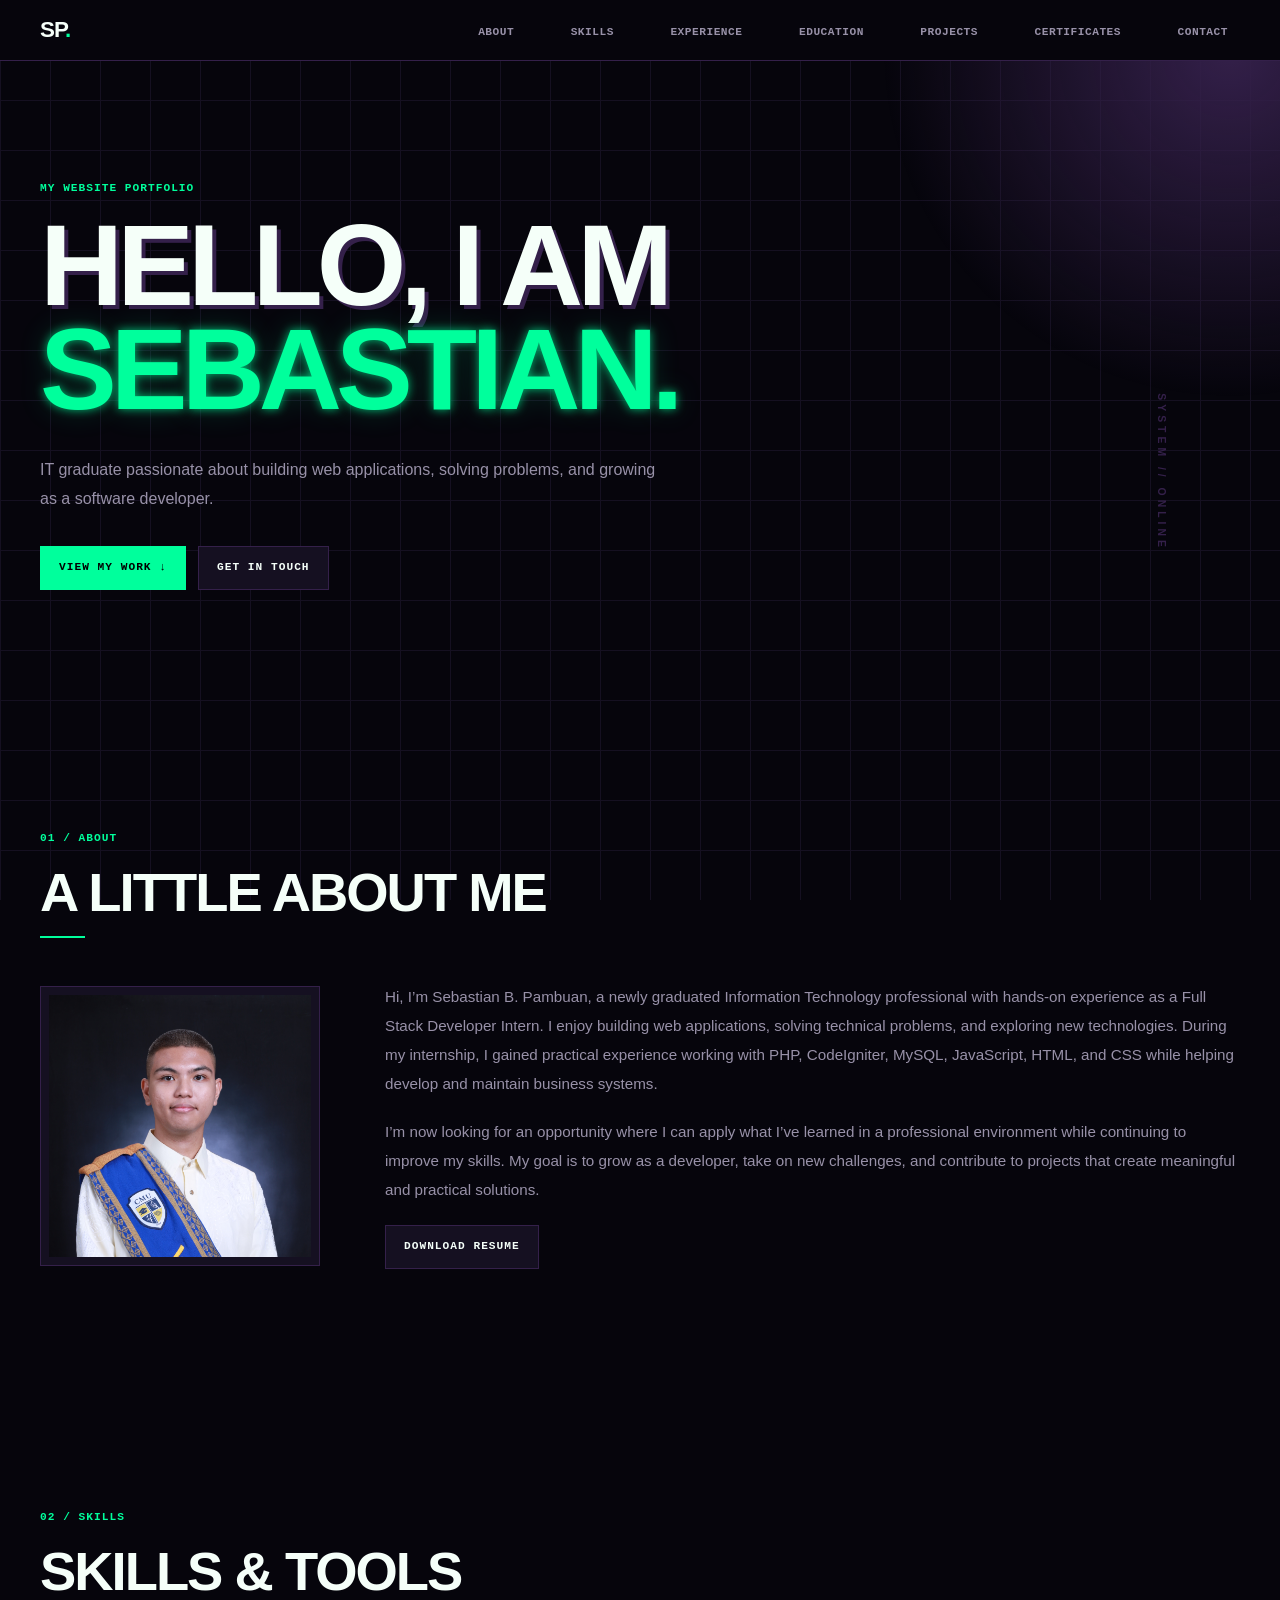
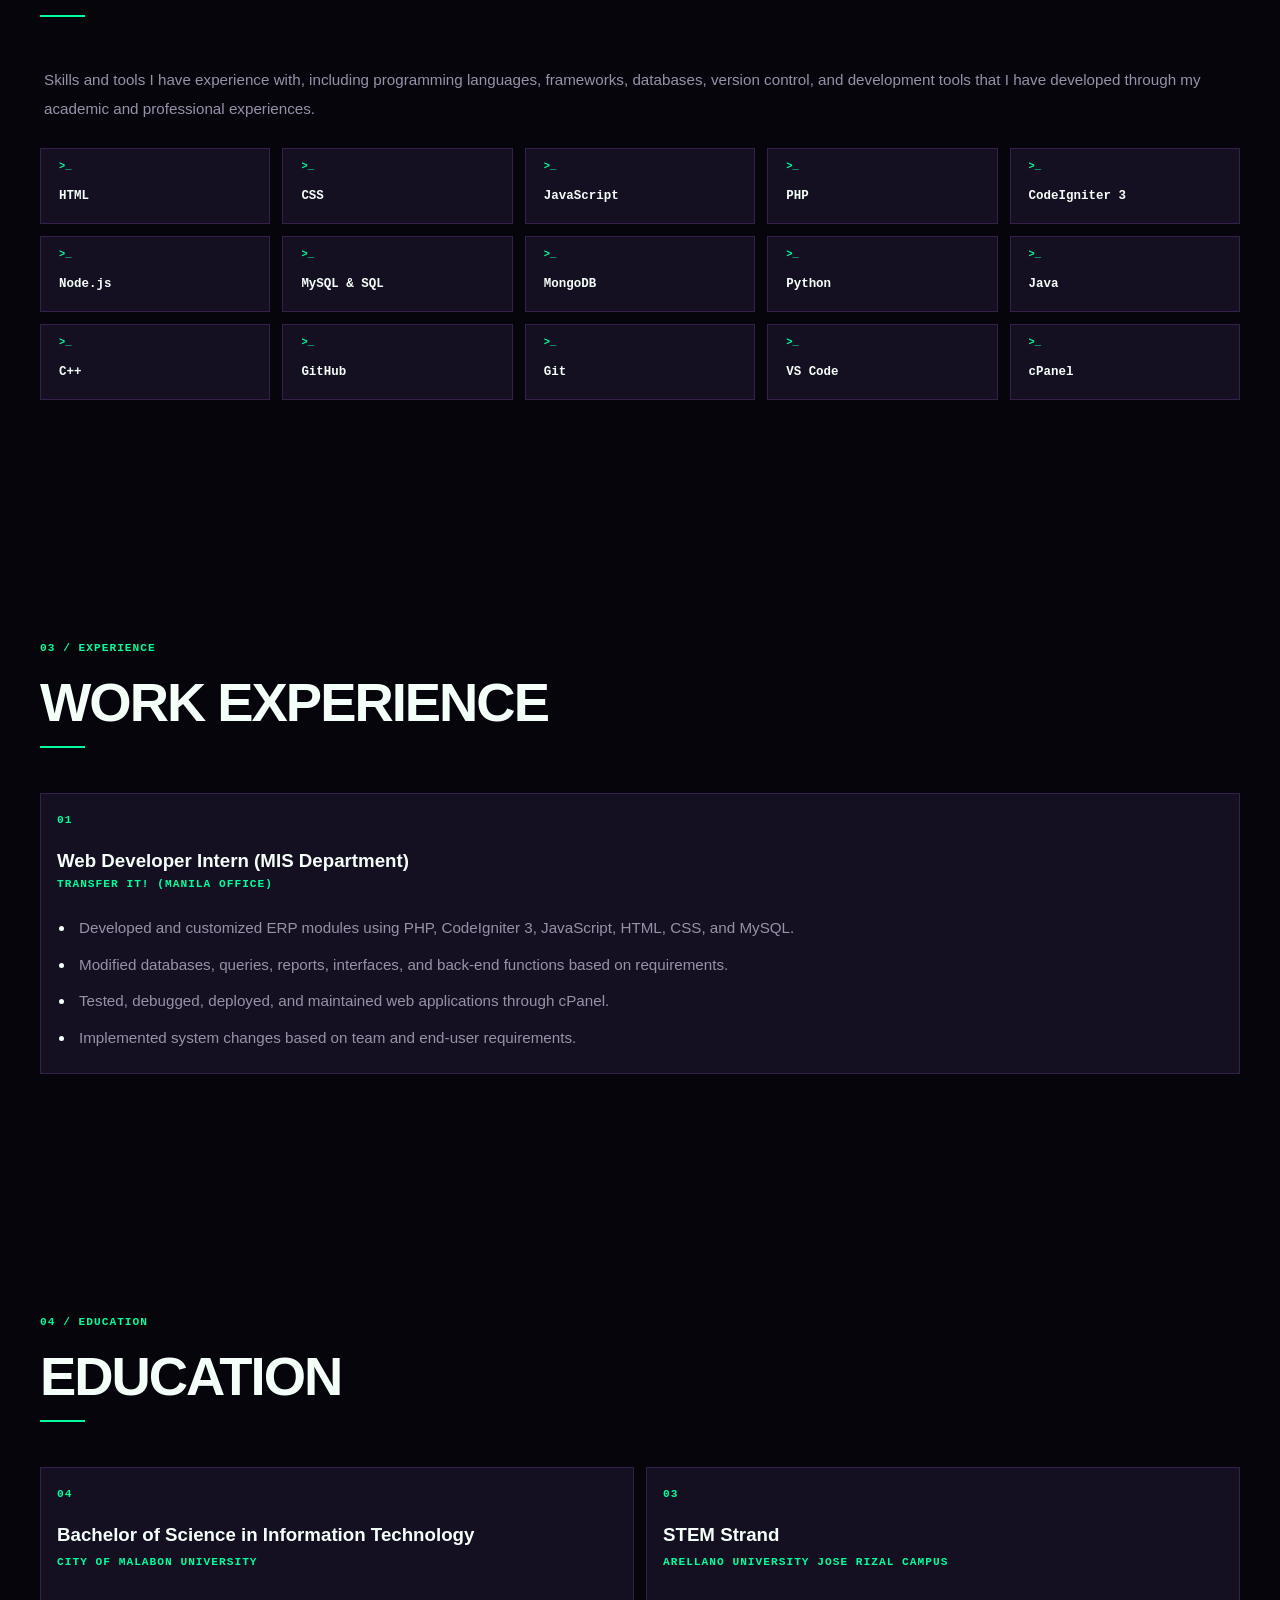
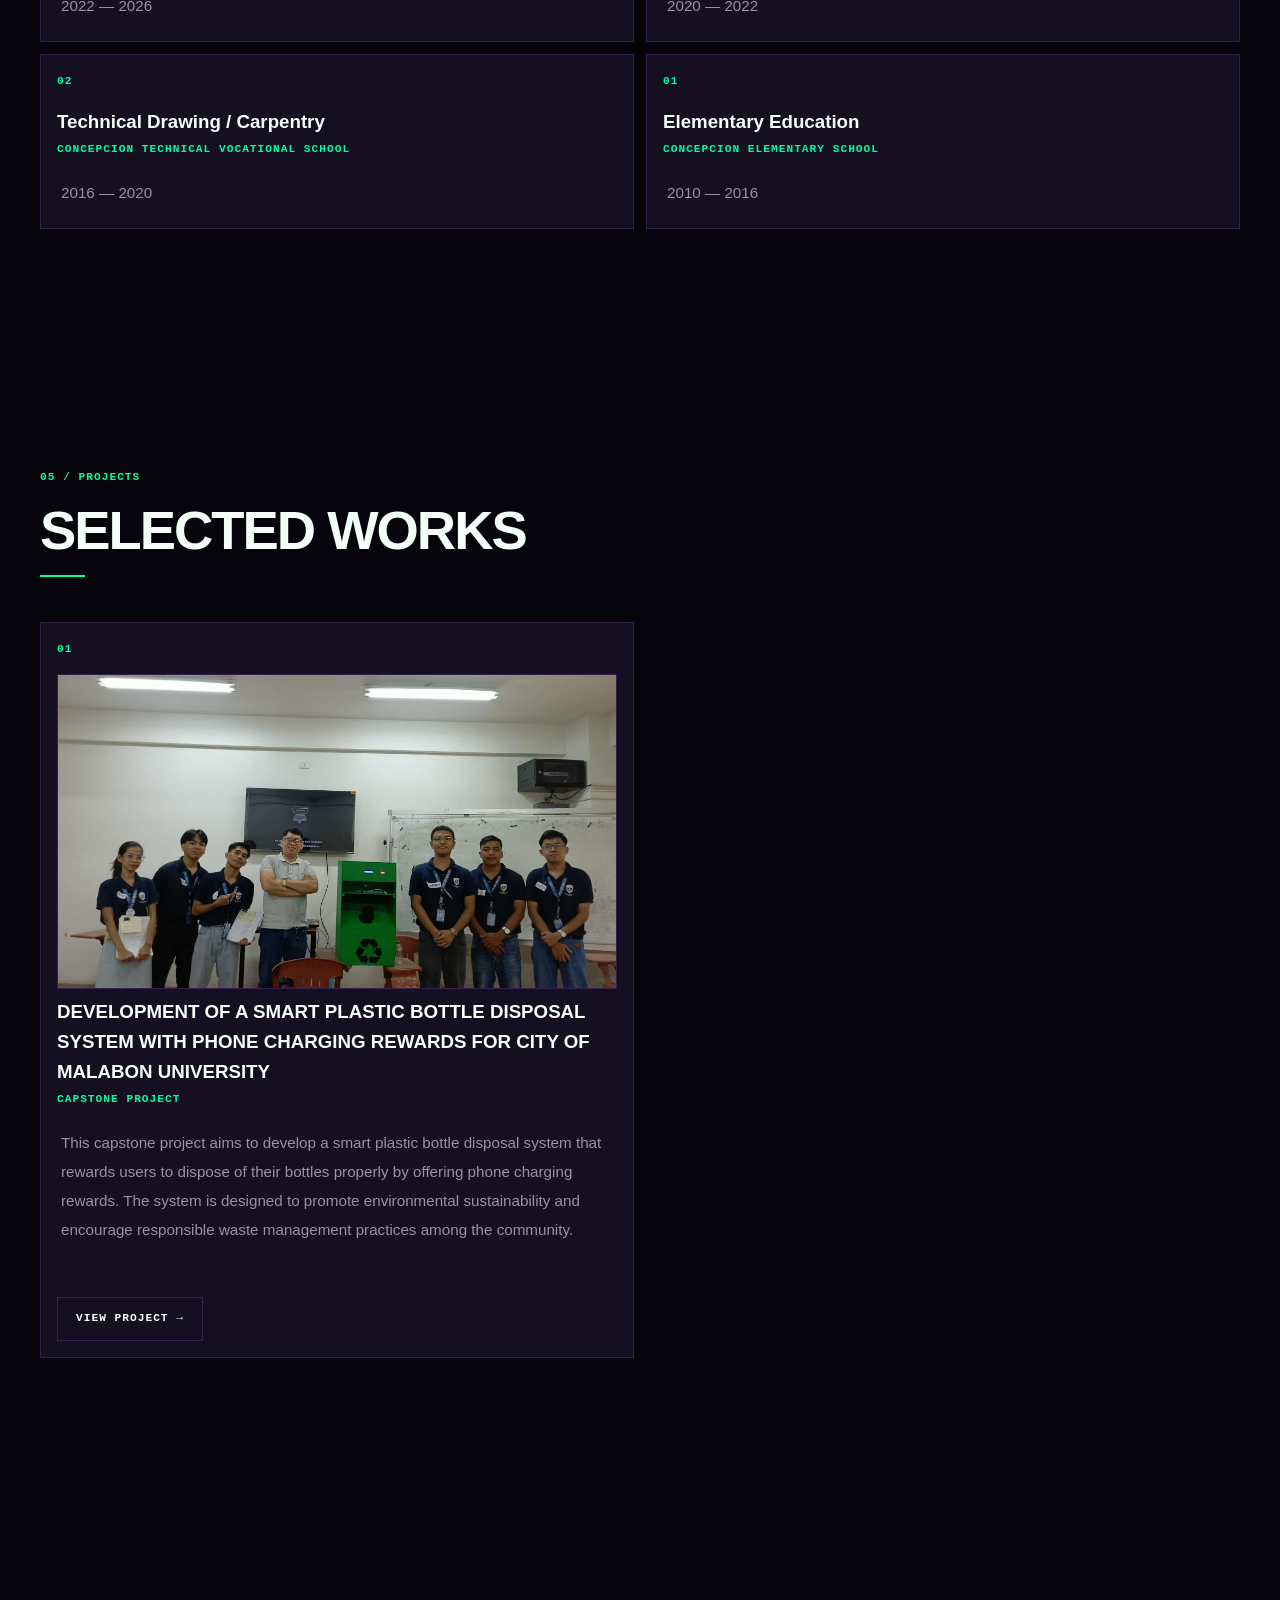
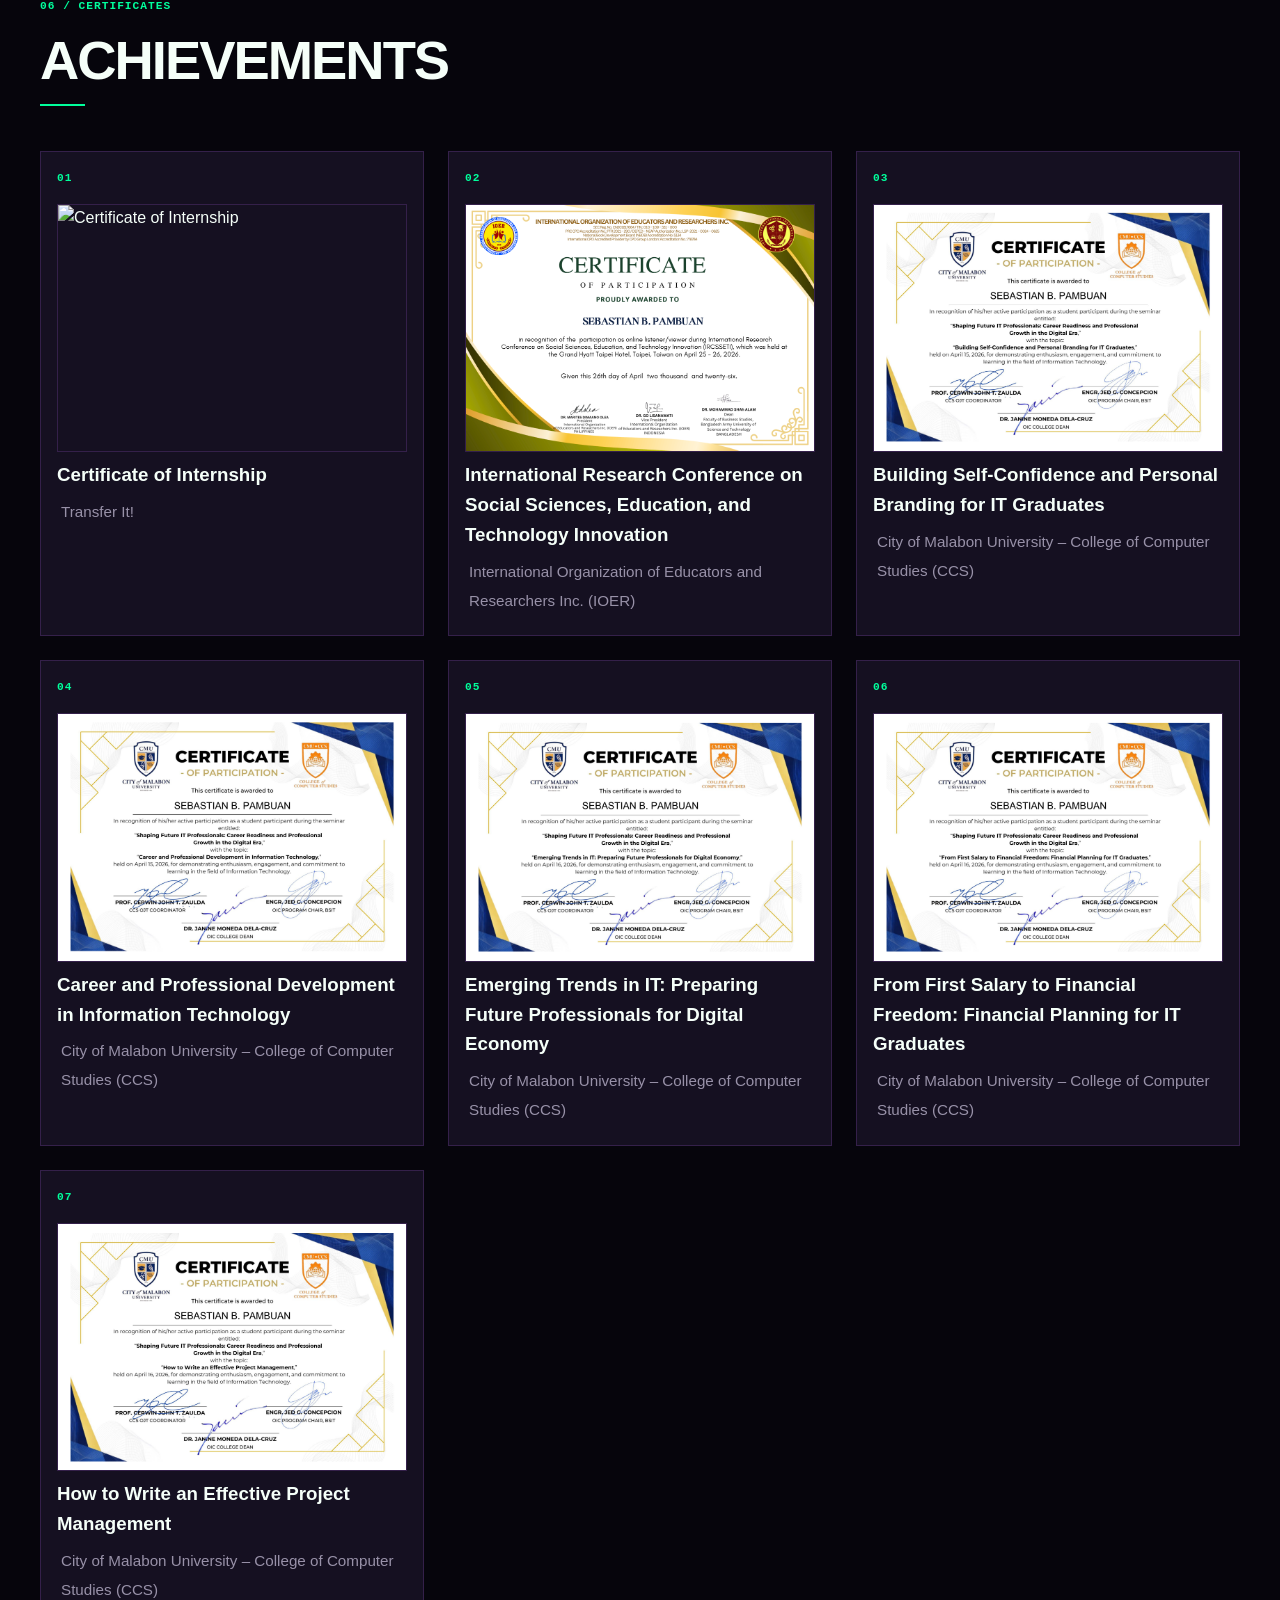
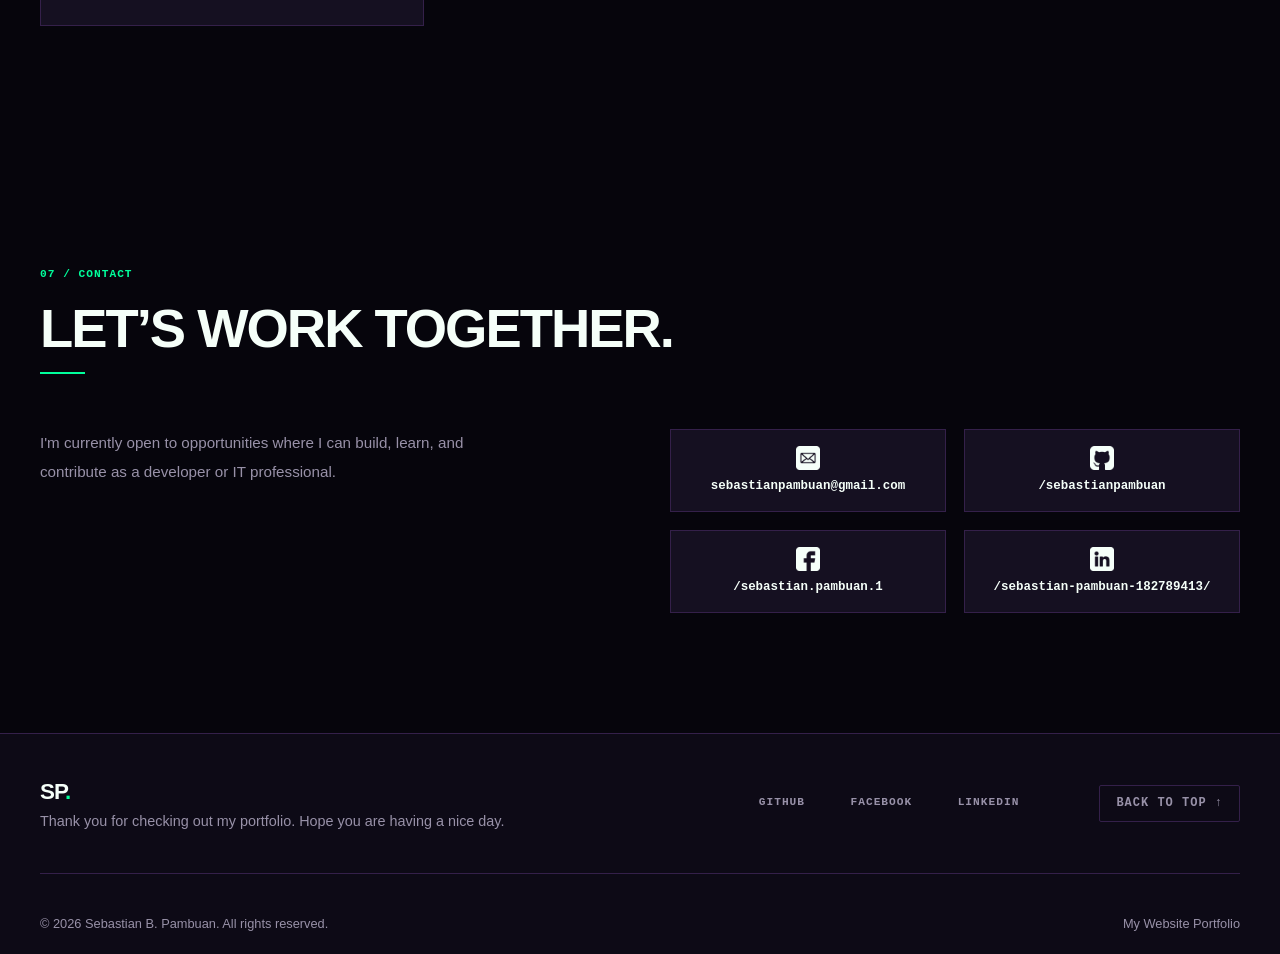
==== commit 0324a29e: "adjusted the experience section's list grid" ====
--- a/index.html
+++ b/index.html
@@ -107,7 +107,9 @@
             <section id="hero">
                 <div class="hero-wrapper">
                     <p class="console">My Website Portfolio</p>
-                    <h1 class="hero-title">Hello, I am <span>Sebastian.</span></h1>
+                    <h1 class="hero-title">
+                        Hello, I am <span>Sebastian.</span>
+                    </h1>
                     <p class="hero-text">
                         IT graduate passionate about building web applications,
                         solving problems, and growing as a software developer.
@@ -422,9 +424,15 @@
                                 and encourage responsible waste management
                                 practices among the community.
                             </p>
-                            <!-- <a href="capstone.html" rel="noreferrer" class="project-link"
-                    >View Project →</a
-                  > -->
+                            <p class="project-text">
+                                
+                            </p>
+                            <a
+                                href="capstone.html"
+                                rel="noreferrer"
+                                class="project-link"
+                                >View Project →</a
+                            >
                         </article>
                     </div>
                 </div>
--- a/style.css
+++ b/style.css
@@ -248,12 +248,11 @@
 
 section {
     position: relative;
-    width: min(1200px, calc(100% - 50px));
+    width: min(1200px, calc(100% - 80px));
     margin: auto;
     padding: 120px 0;
     opacity: 0;
-    transition:
-        opacity 0.8s ease-out;
+    transition: opacity 0.8s ease-out;
 }
 
 section.show {
@@ -324,6 +323,7 @@
     min-height: 44px;
     padding: 0 18px;
     border: 1px solid var(--border);
+    background: var(--bg-card);
     font-family: "Courier New", monospace;
     font-size: 0.7rem;
     font-weight: 700;
@@ -341,11 +341,13 @@
 .hero-buttons a:first-child:hover {
     background: var(--white);
     border-color: var(--white);
+    transform: translateY(-3px);
 }
 
 .hero-buttons a:last-child:hover {
     color: var(--primary);
     border-color: var(--primary);
+    transform: translateY(-3px);
 }
 
 .hero-wrapper::before {
@@ -384,7 +386,8 @@
 }
 
 #about figure:hover {
-    box-shadow: 0 0 20px var(--border);
+    border-color: var(--primary);
+    transform: translateY(-3px);
 }
 
 .about-text {
@@ -400,6 +403,7 @@
     min-height: 44px;
     padding: 0 18px;
     border: 1px solid var(--border);
+    background: var(--bg-card);
     font-family: "Courier New", monospace;
     font-size: 0.7rem;
     font-weight: 700;
@@ -411,6 +415,7 @@
 .about-link:hover {
     color: var(--primary);
     border-color: var(--primary);
+    transform: translateY(-3px);
 }
 
 /* skills section */
@@ -480,7 +485,7 @@
 .experience-card:hover,
 .education-card:hover,
 .certificate-card:hover {
-    box-shadow: 0 0 20px var(--border);
+    border-color: var(--primary);
     transform: translateY(-3px);
 }
 
@@ -526,6 +531,13 @@
 }
 
 /* experience section */
+
+.experience-list {
+    margin-top: 20px;
+    display: grid;
+    grid-template-columns: repeat(1, minmax(0, 1fr));
+    gap: 24px;
+}
 
 .experience-description {
     list-style: outside;
@@ -630,12 +642,66 @@
     transition: transform 0.3s ease;
 }
 
+/* overview section */
+
+.overview-grid {
+    display: grid;
+    grid-template-columns: 280px 1fr;
+    gap: 65px;
+    align-items: center;
+}
+
+#overview figure {
+    position: relative;
+    padding: 8px;
+    background: var(--bg-card);
+    border: 1px solid var(--border);
+    transition: all 0.3s ease;
+}
+
+#overview img {
+    width: 100%;
+    aspect-ratio: 1;
+    object-fit: cover;
+}
+
+#overview figure:hover {
+    box-shadow: 0 0 20px var(--border);
+    transform: translateY(-3px);
+}
+
+.overview-text {
+    color: var(--text-secondary);
+    font-size: 0.95rem;
+    line-height: 1.9;
+    margin-bottom: 20px;
+}
+
+.overview-link {
+    display: inline-flex;
+    align-items: center;
+    min-height: 44px;
+    padding: 0 18px;
+    border: 1px solid var(--border);
+    font-family: "Courier New", monospace;
+    font-size: 0.7rem;
+    font-weight: 700;
+    text-transform: uppercase;
+    letter-spacing: 1px;
+    transition: all 0.2s ease;
+}
+
+.overview-link:hover {
+    color: var(--primary);
+    border-color: var(--primary);
+}
+
 /* footer */
 
 footer {
     background: var(--bg-secondary);
     border-top: 1px solid var(--border);
-    padding: 60px 0;
+    padding: 40px 0 20px 0;
 }
 
 .footer-wrapper {
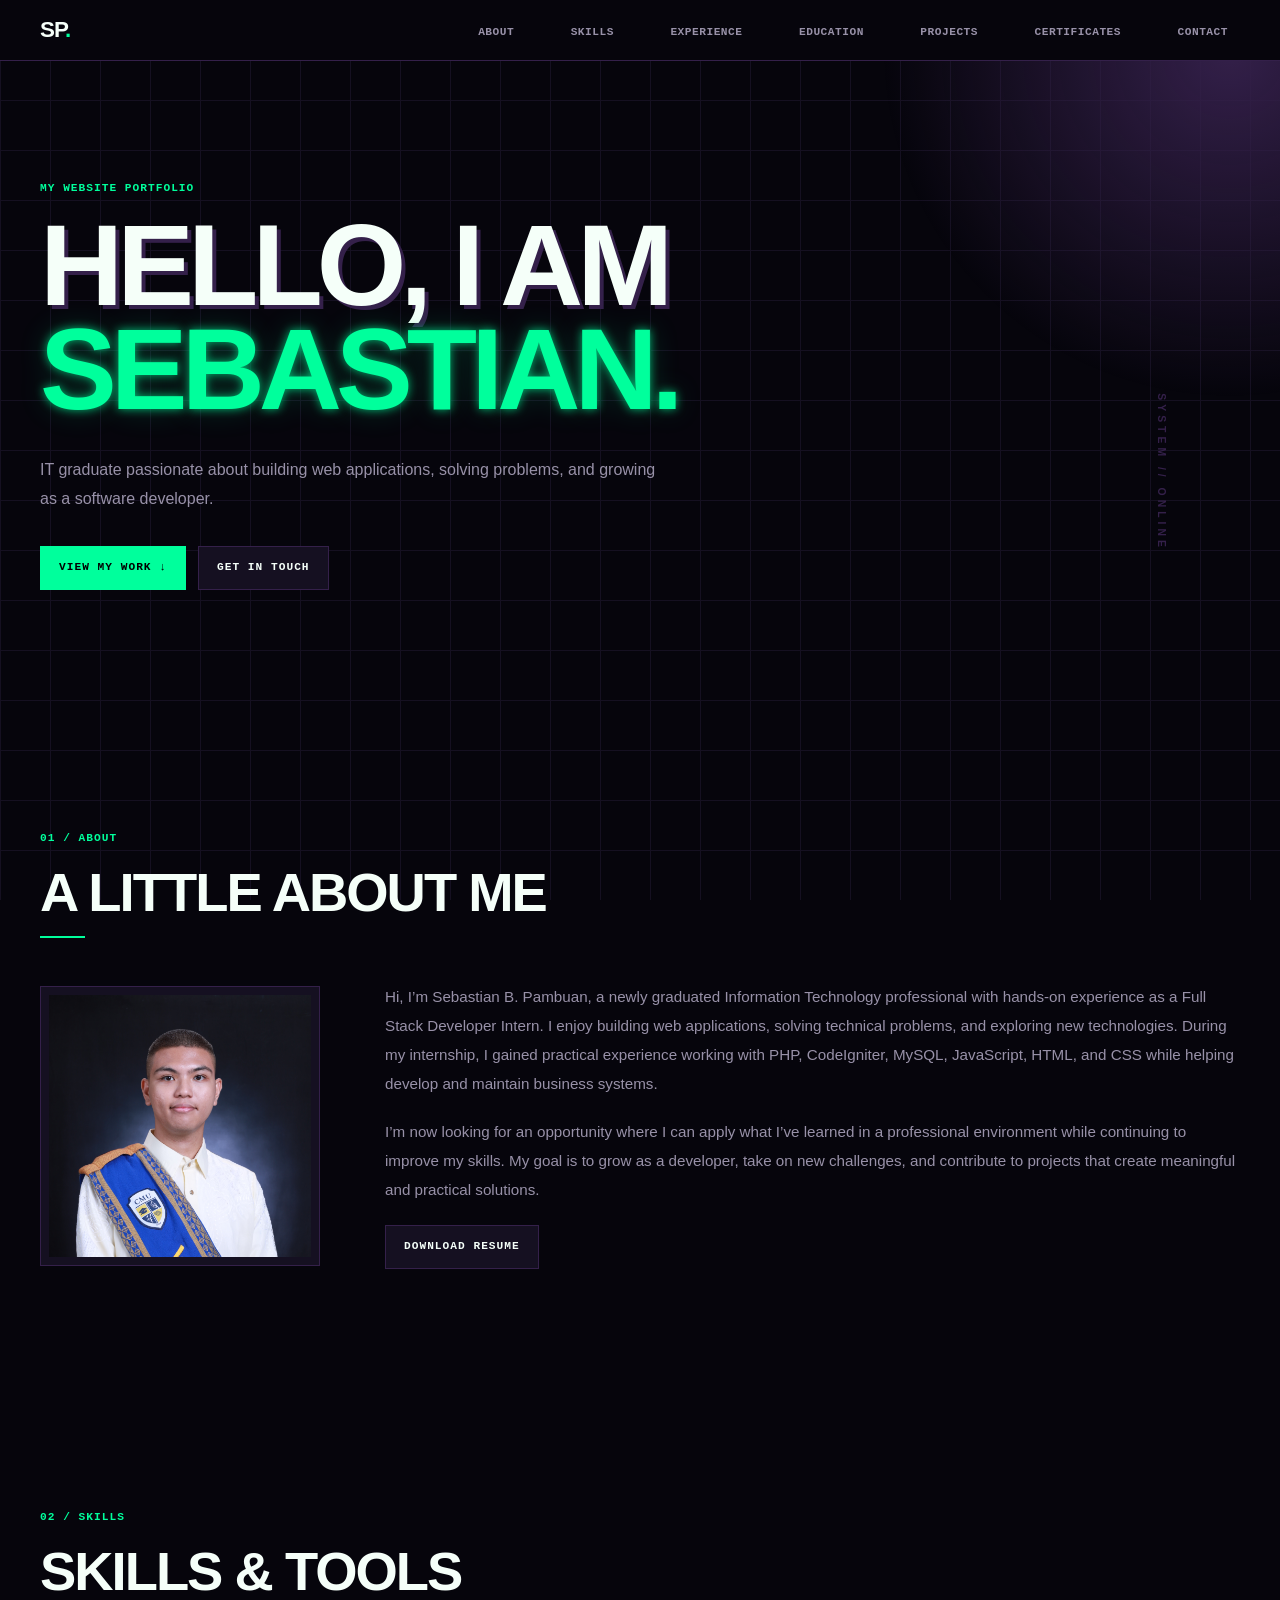
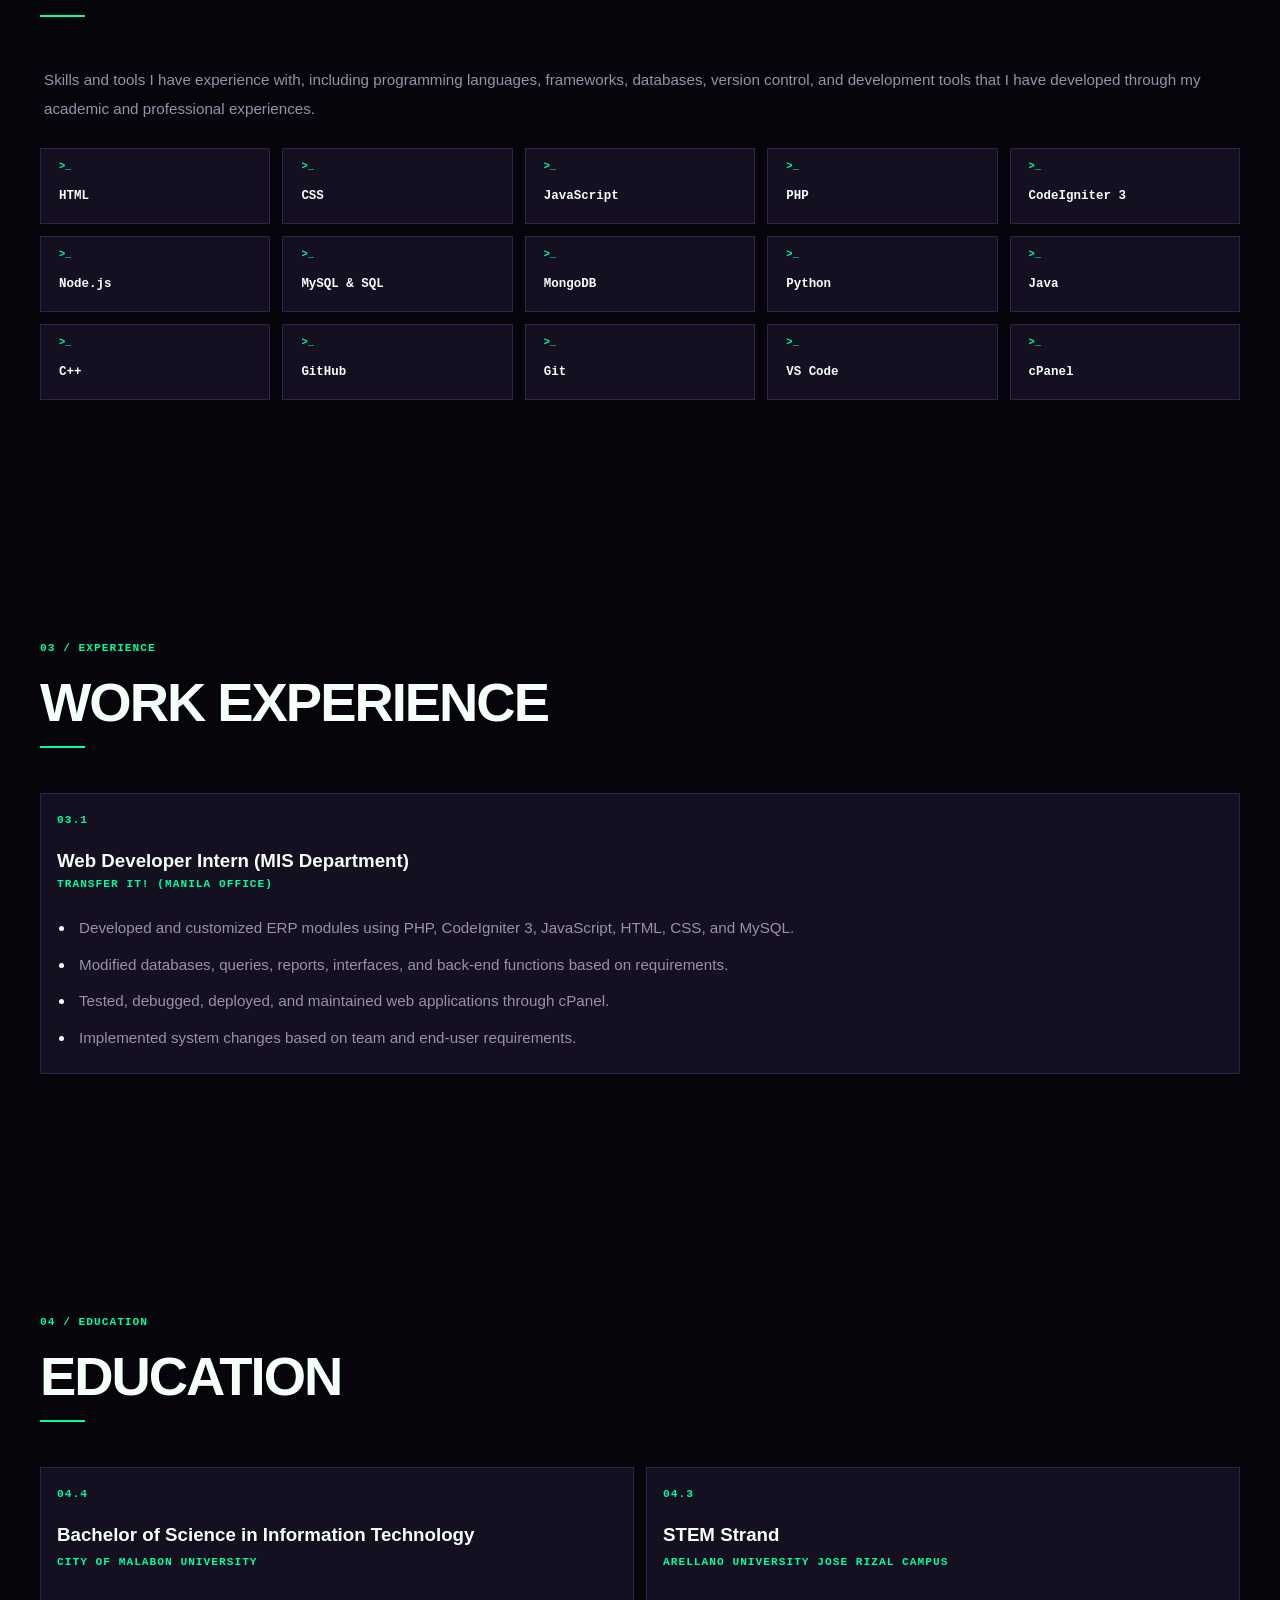
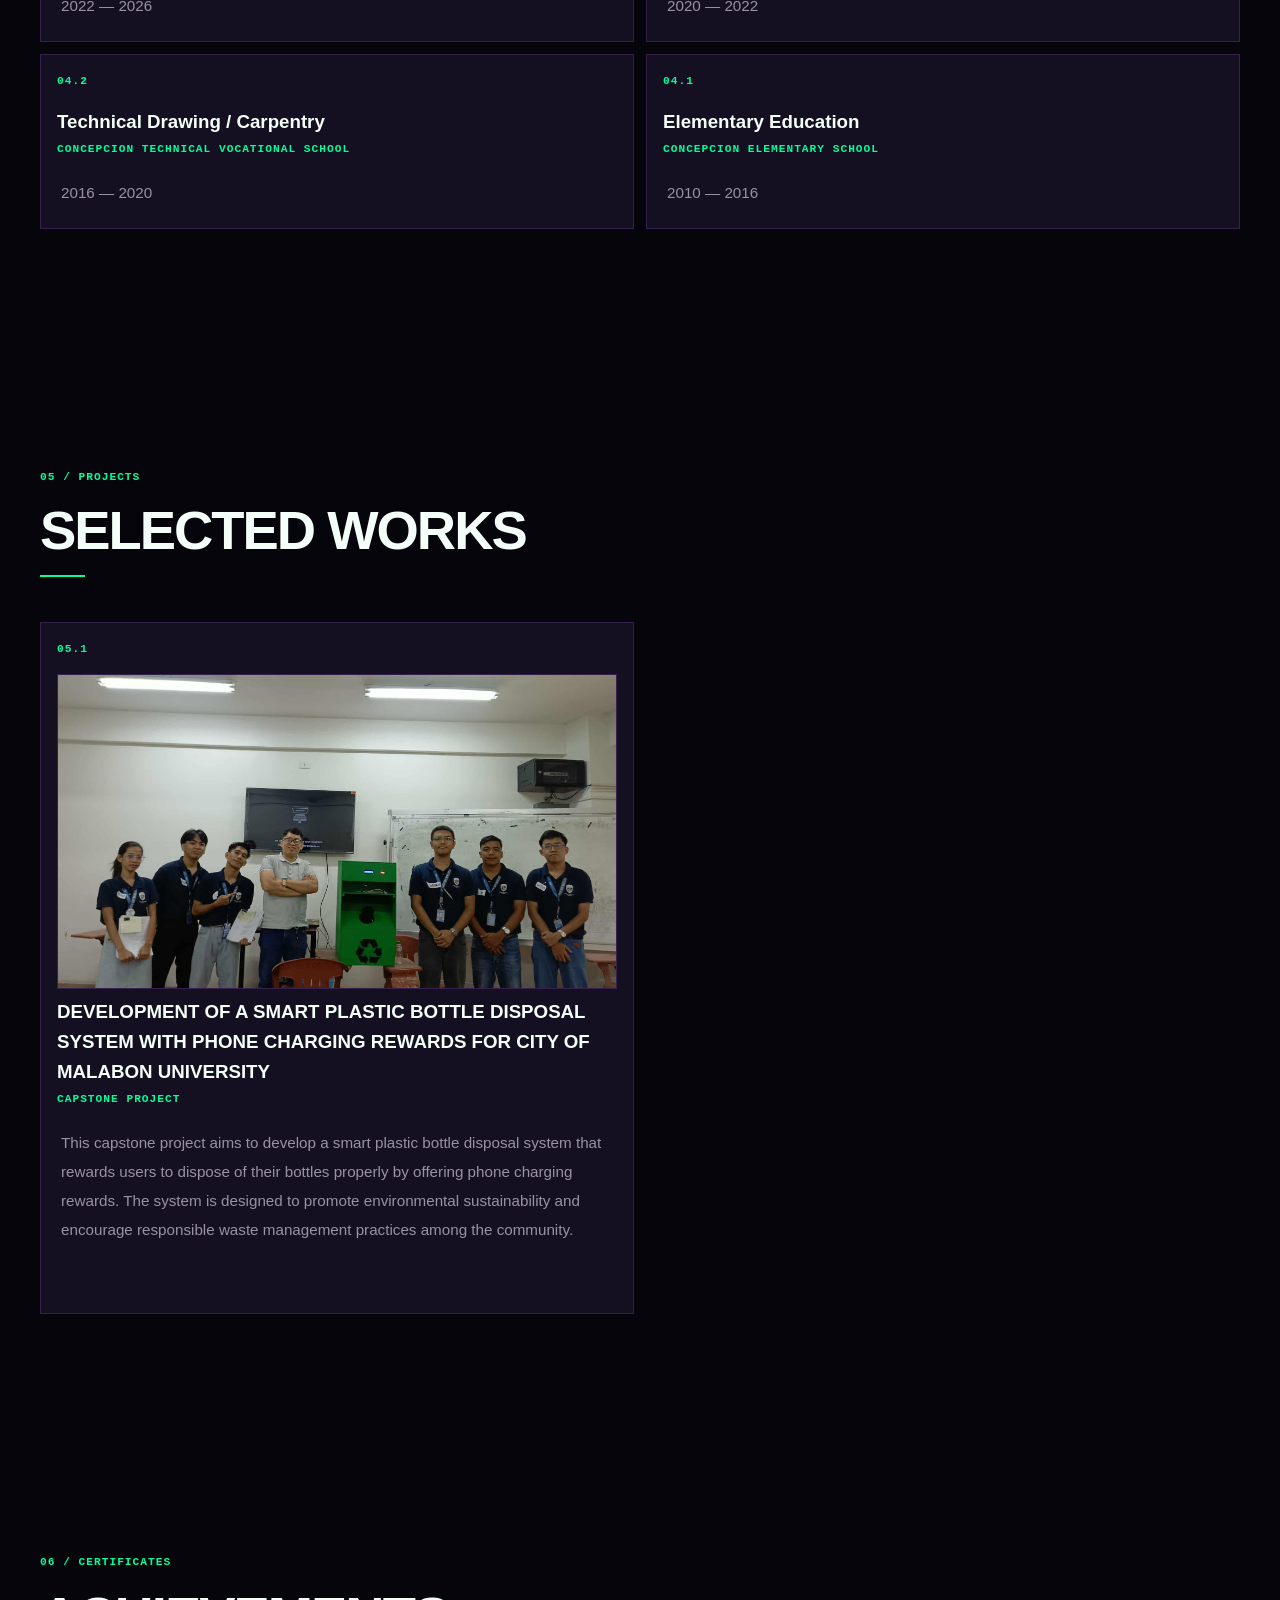
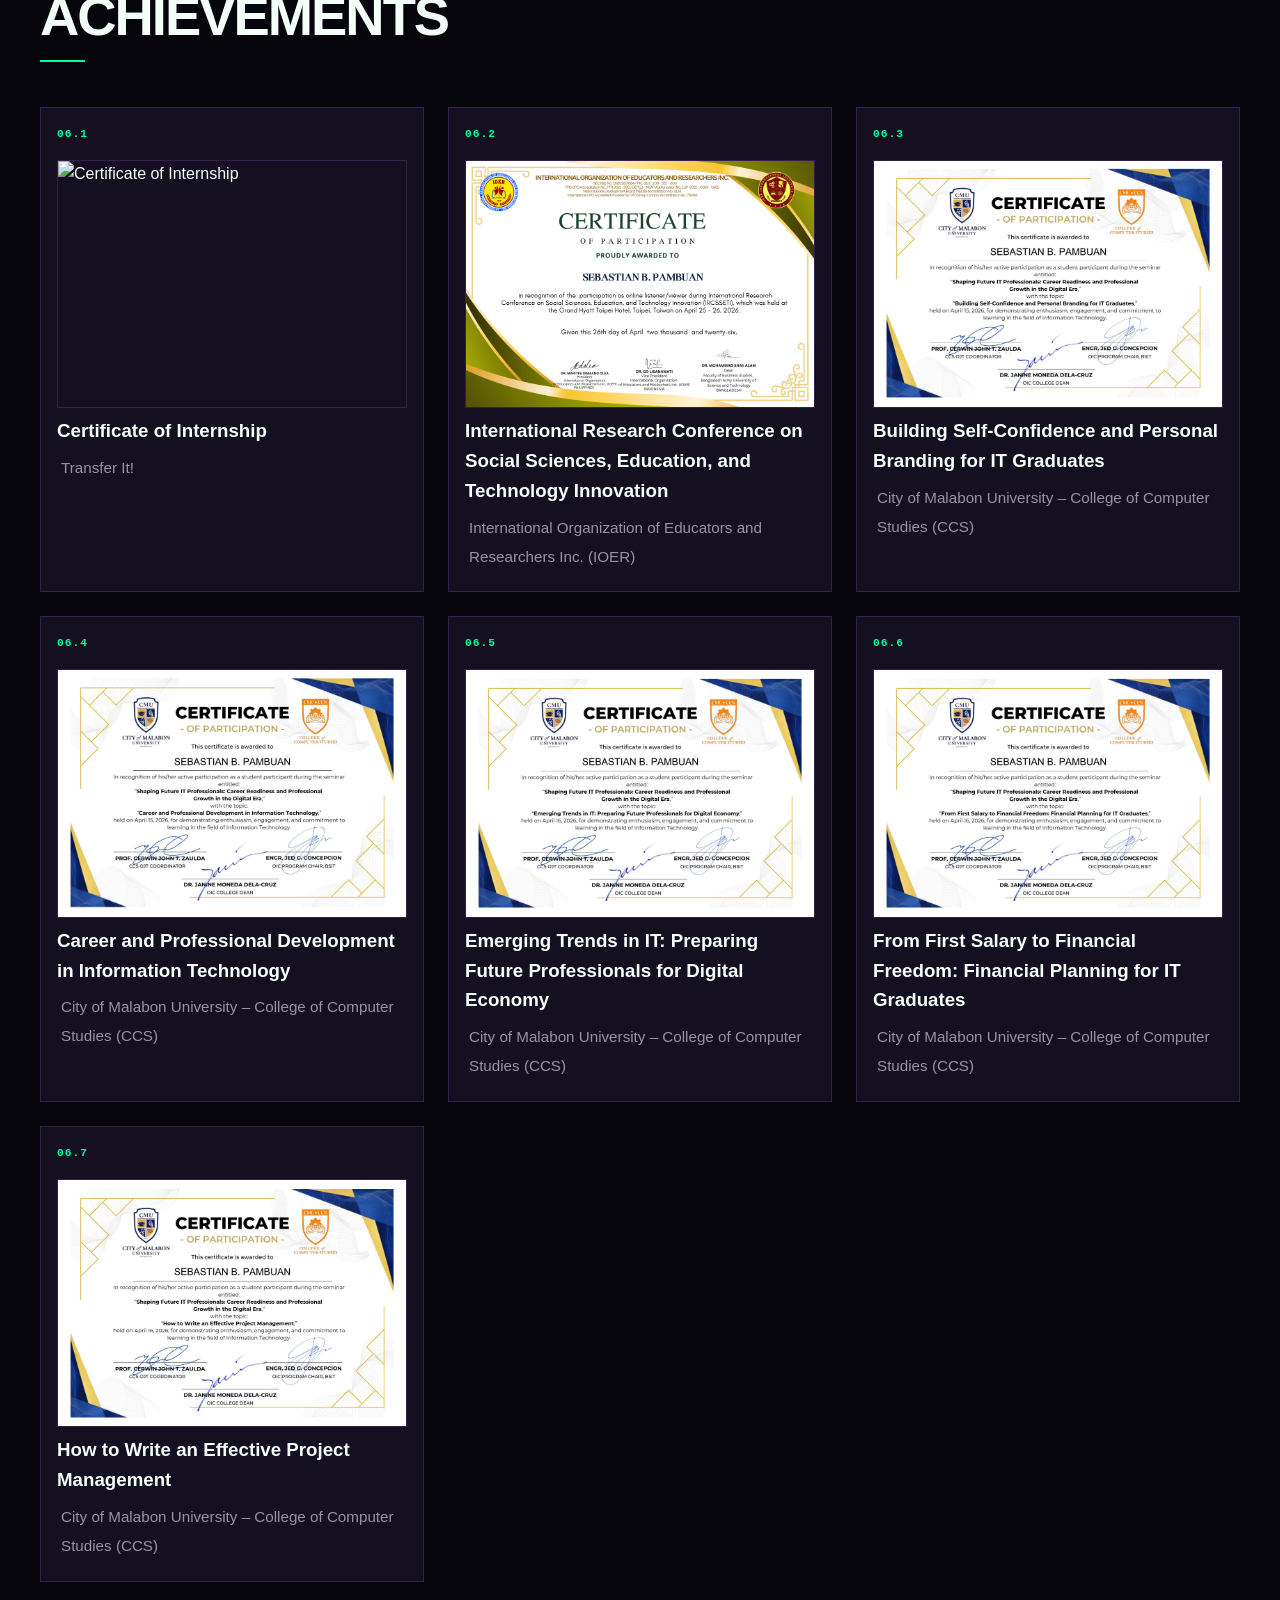
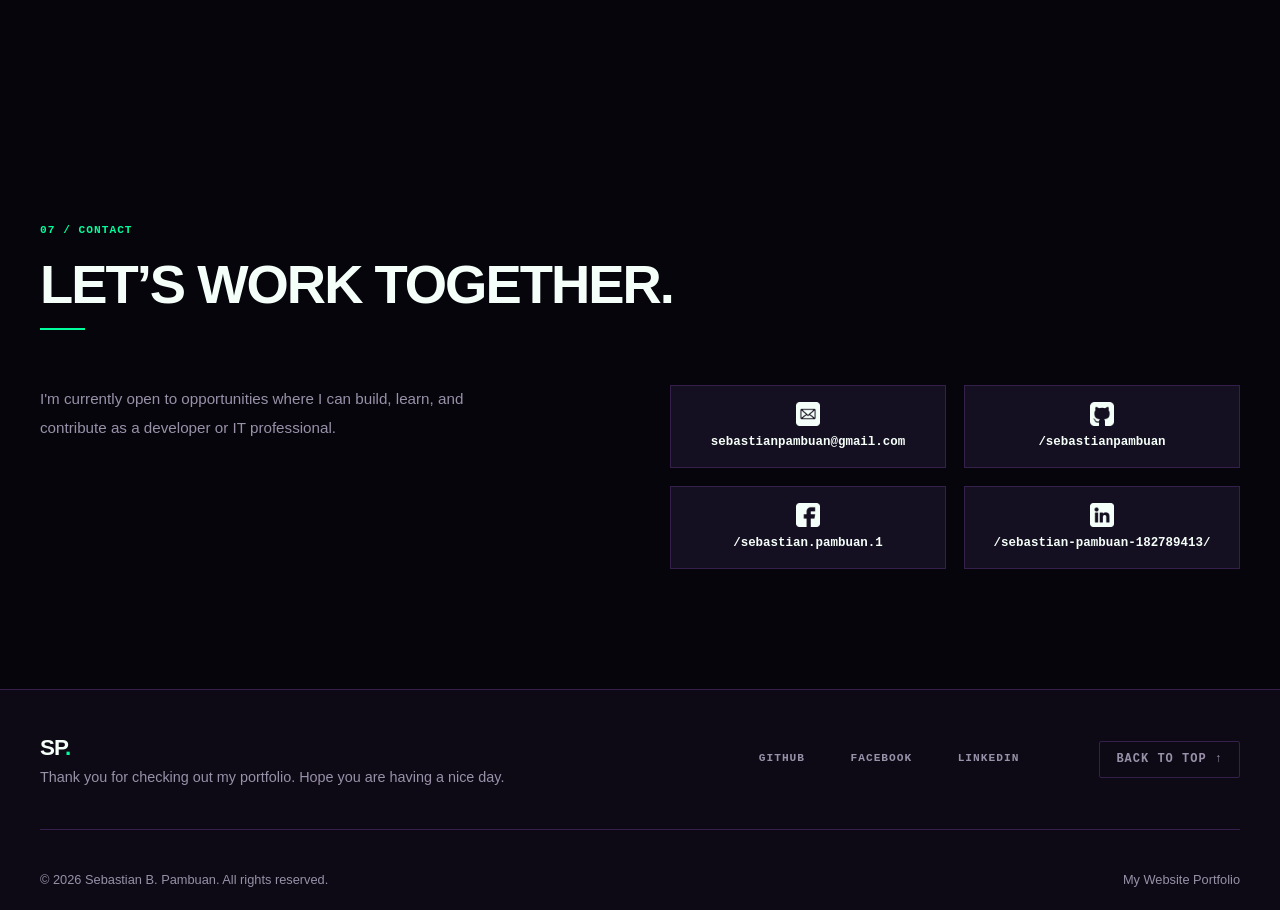
==== commit ddb07a1b: "created multiple section in the capstone.html and adjusted some early sections." ====
--- a/index.html
+++ b/index.html
@@ -308,7 +308,7 @@
                     <h2 id="experience-title">Work Experience</h2>
                     <div class="experience-list">
                         <article class="experience-card">
-                            <p class="console">01</p>
+                            <p class="console">03.1</p>
                             <h3 class="experience-company">
                                 Web Developer Intern (MIS Department)
                             </h3>
@@ -356,7 +356,7 @@
                     <h2 id="education-title">Education</h2>
                     <div class="education-list">
                         <article class="education-card">
-                            <p class="console">04</p>
+                            <p class="console">04.4</p>
                             <h3 class="education-school">
                                 Bachelor of Science in Information Technology
                             </h3>
@@ -365,7 +365,7 @@
                         </article>
 
                         <article class="education-card">
-                            <p class="console">03</p>
+                            <p class="console">04.3</p>
                             <h3 class="education-school">STEM Strand</h3>
                             <h3 class="console">
                                 Arellano University Jose Rizal Campus
@@ -374,7 +374,7 @@
                         </article>
 
                         <article class="education-card">
-                            <p class="console">02</p>
+                            <p class="console">04.2</p>
                             <h3 class="education-school">
                                 Technical Drawing / Carpentry
                             </h3>
@@ -385,7 +385,7 @@
                         </article>
 
                         <article class="education-card">
-                            <p class="console">01</p>
+                            <p class="console">04.1</p>
                             <h3 class="education-school">
                                 Elementary Education
                             </h3>
@@ -405,9 +405,9 @@
                     <h2 id="projects-title">Selected Works</h2>
                     <div class="projects-list">
                         <article class="project-card">
-                            <p class="console">01</p>
-                            <img
-                                src="images/projects/Capstone.jpg"
+                            <p class="console">05.1</p>
+                            <img
+                                src="images/projects/group_photo_adviser.jpg"
                                 alt="Smart Plastic Bottle Disposal System project" />
                             <h3 class="project-title">
                                 DEVELOPMENT OF A SMART PLASTIC BOTTLE DISPOSAL
@@ -427,12 +427,12 @@
                             <p class="project-text">
                                 
                             </p>
-                            <a
+                            <!-- <a
                                 href="capstone.html"
                                 rel="noreferrer"
                                 class="project-link"
                                 >View Project →</a
-                            >
+                            > -->
                         </article>
                     </div>
                 </div>
@@ -445,7 +445,7 @@
                     <h2 id="certificates-title">Achievements</h2>
                     <div class="certificates-list">
                         <article class="certificate-card">
-                            <p class="console">01</p>
+                            <p class="console">06.1</p>
                             <img
                                 src="images/certificates/"
                                 alt="Certificate of Internship"
@@ -457,7 +457,7 @@
                         </article>
 
                         <article class="certificate-card">
-                            <p class="console">02</p>
+                            <p class="console">06.2</p>
                             <img
                                 src="images/certificates/IRCSSETI.png"
                                 alt="International Research Conference on Social Sciences, Education, and Technology Innovation"
@@ -473,7 +473,7 @@
                         </article>
 
                         <article class="certificate-card">
-                            <p class="console">03</p>
+                            <p class="console">06.3</p>
                             <img
                                 src="images/certificates/CMU BUILDING SELF CONFIDENCE AND PERSONAL BRANDING FOR IT GRAD.png"
                                 alt="Building Self-Confidence and Personal Branding for IT Graduates"
@@ -489,7 +489,7 @@
                         </article>
 
                         <article class="certificate-card">
-                            <p class="console">04</p>
+                            <p class="console">06.4</p>
                             <img
                                 src="images/certificates/CMU CAREER AND PROFESSIONAL DEVELOPMENT IN IT.png"
                                 alt="Career and Professional Development in Information Technology"
@@ -505,7 +505,7 @@
                         </article>
 
                         <article class="certificate-card">
-                            <p class="console">05</p>
+                            <p class="console">06.5</p>
                             <img
                                 src="images/certificates/CMU EMERGING TRENDS IN IT.png"
                                 alt="Emerging Trends in IT: Preparing Future Professionals for Digital Economy"
@@ -521,7 +521,7 @@
                         </article>
 
                         <article class="certificate-card">
-                            <p class="console">06</p>
+                            <p class="console">06.6</p>
                             <img
                                 src="images/certificates/CMU FROM FIRST SALART TO FINANCIAL FREEDOM.png"
                                 alt="From First Salary to Financial Freedom: Financial Planning for IT Graduates"
@@ -537,7 +537,7 @@
                         </article>
 
                         <article class="certificate-card">
-                            <p class="console">07</p>
+                            <p class="console">06.7</p>
                             <img
                                 src="images/certificates/CMU HOW TO WRITE AN EFFECTIVE PROJECT MANAGEMENT.png"
                                 alt="How to Write an Effective Project Management"
--- a/style.css
+++ b/style.css
@@ -474,7 +474,8 @@
 .project-card,
 .experience-card,
 .education-card,
-.certificate-card {
+.certificate-card,
+.system-card {
     background: var(--bg-card);
     border: 1px solid var(--border);
     padding: 18px 16px 16px;
@@ -484,7 +485,8 @@
 .project-card:hover,
 .experience-card:hover,
 .education-card:hover,
-.certificate-card:hover {
+.certificate-card:hover,
+.system-card:hover {
     border-color: var(--primary);
     transform: translateY(-3px);
 }
@@ -498,7 +500,8 @@
 .skills-text,
 .project-text,
 .education-text,
-.certificate-text {
+.certificate-text,
+.system-text {
     padding: 4px;
     color: var(--text-secondary);
     font-size: 0.95rem;
@@ -666,7 +669,7 @@
 }
 
 #overview figure:hover {
-    box-shadow: 0 0 20px var(--border);
+    border-color: var(--primary);
     transform: translateY(-3px);
 }
 
@@ -677,23 +680,13 @@
     margin-bottom: 20px;
 }
 
-.overview-link {
-    display: inline-flex;
-    align-items: center;
-    min-height: 44px;
-    padding: 0 18px;
-    border: 1px solid var(--border);
-    font-family: "Courier New", monospace;
-    font-size: 0.7rem;
-    font-weight: 700;
-    text-transform: uppercase;
-    letter-spacing: 1px;
-    transition: all 0.2s ease;
-}
-
-.overview-link:hover {
-    color: var(--primary);
-    border-color: var(--primary);
+/* system section */
+
+.system-list {
+    margin-top: 20px;
+    display: grid;
+    grid-template-columns: repeat(1, minmax(0, 1fr));
+    gap: 12px;
 }
 
 /* footer */
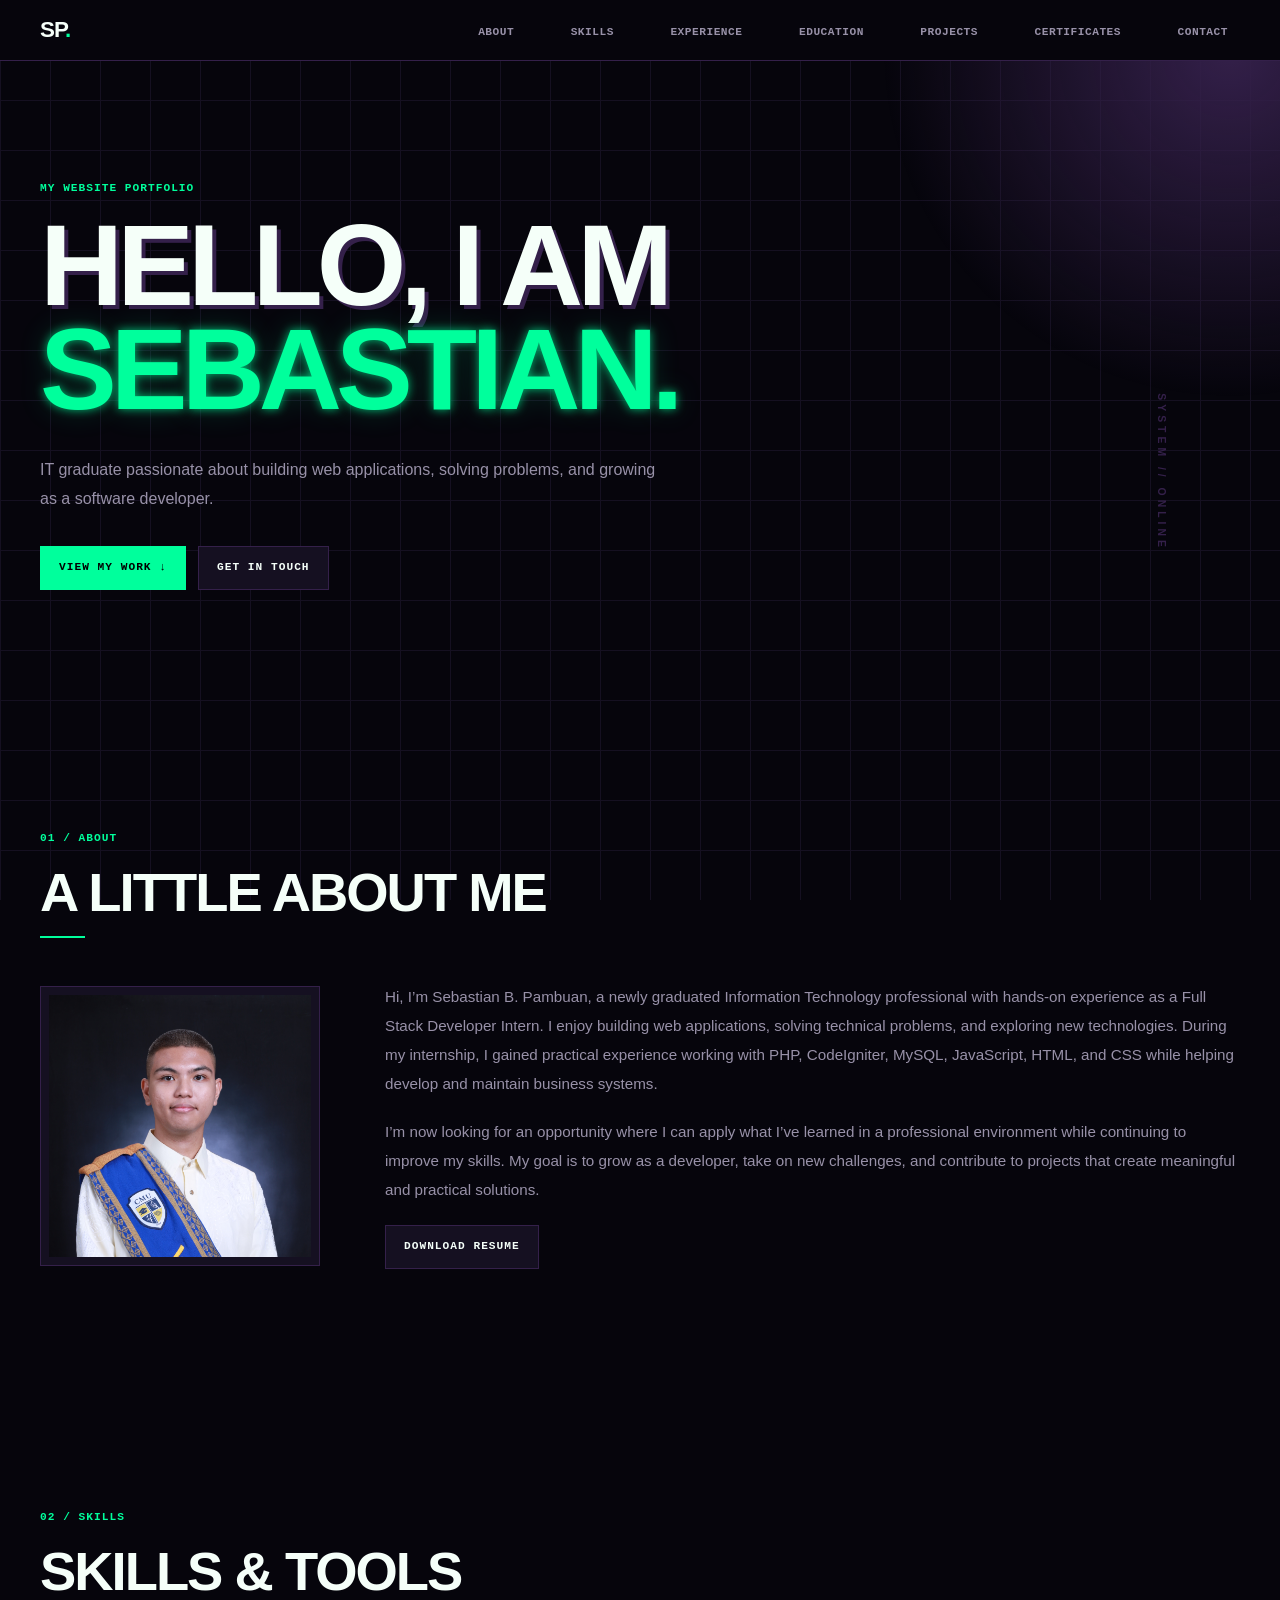
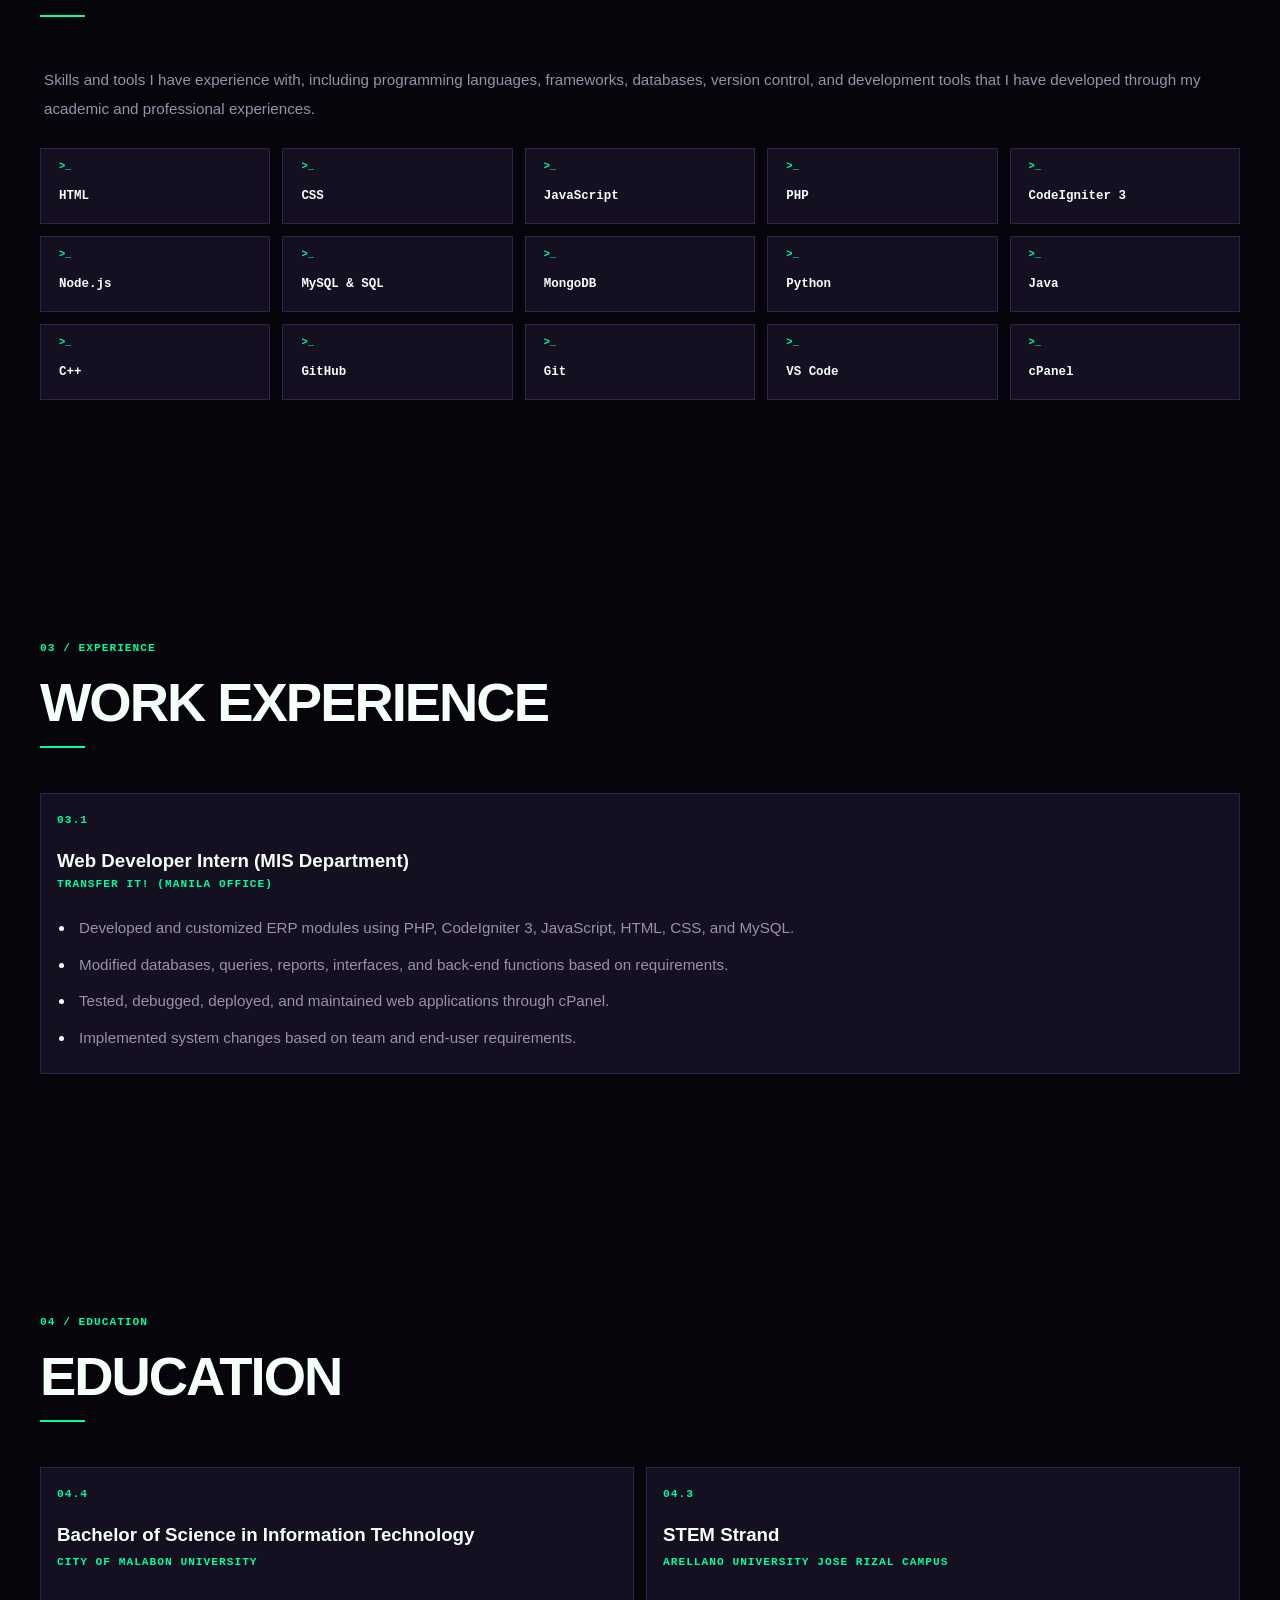
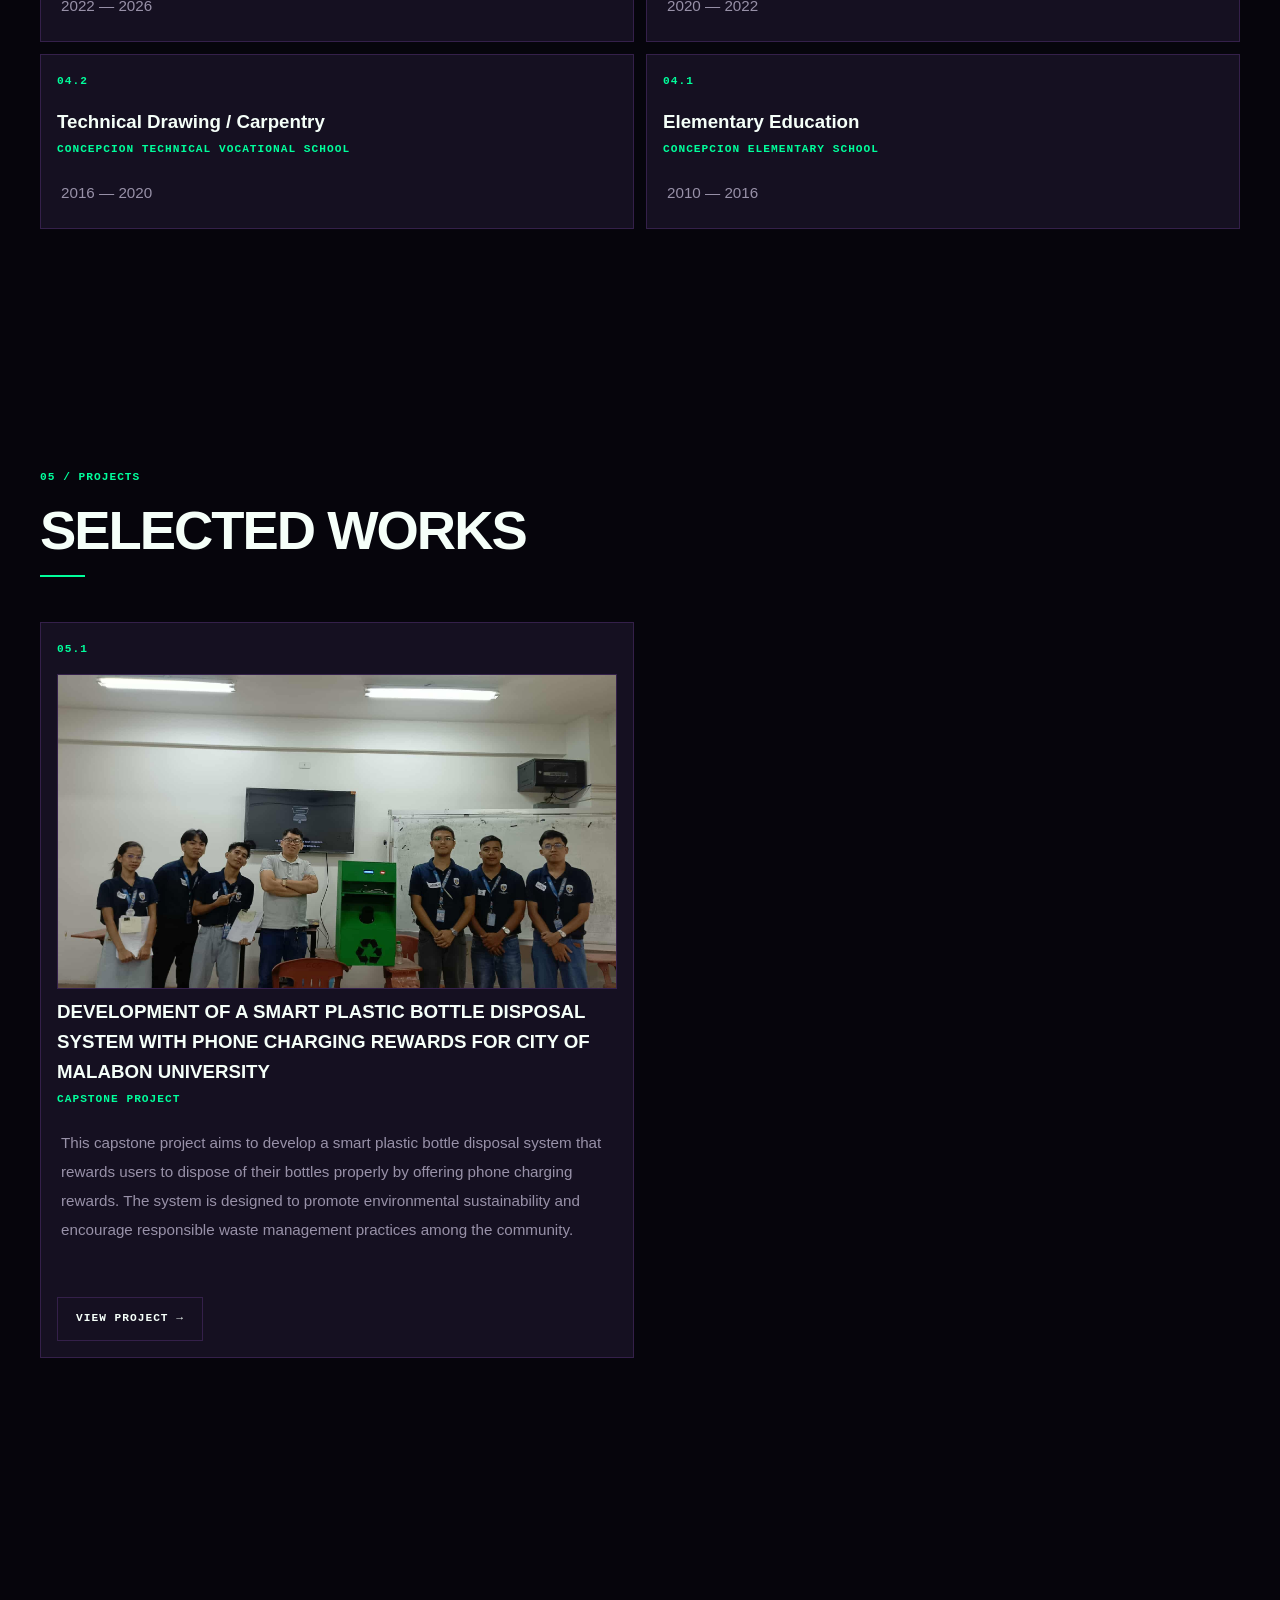
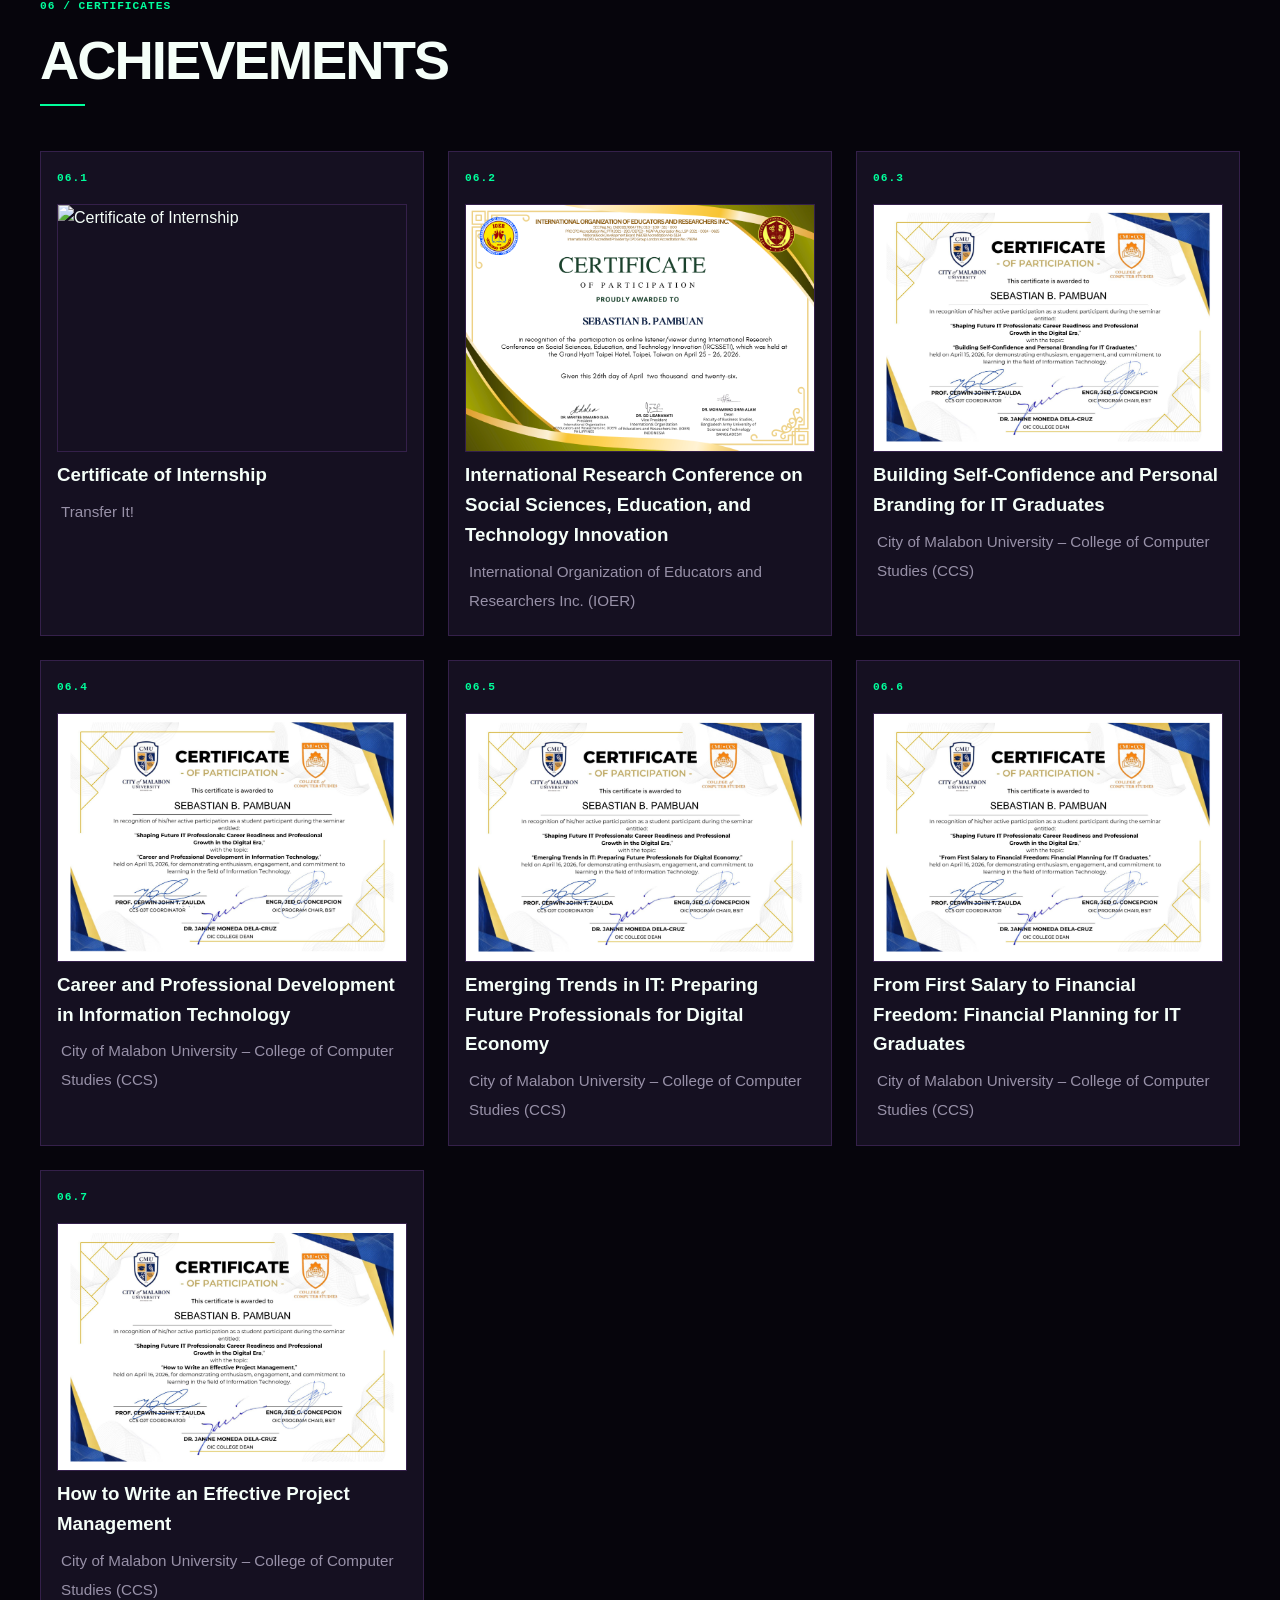
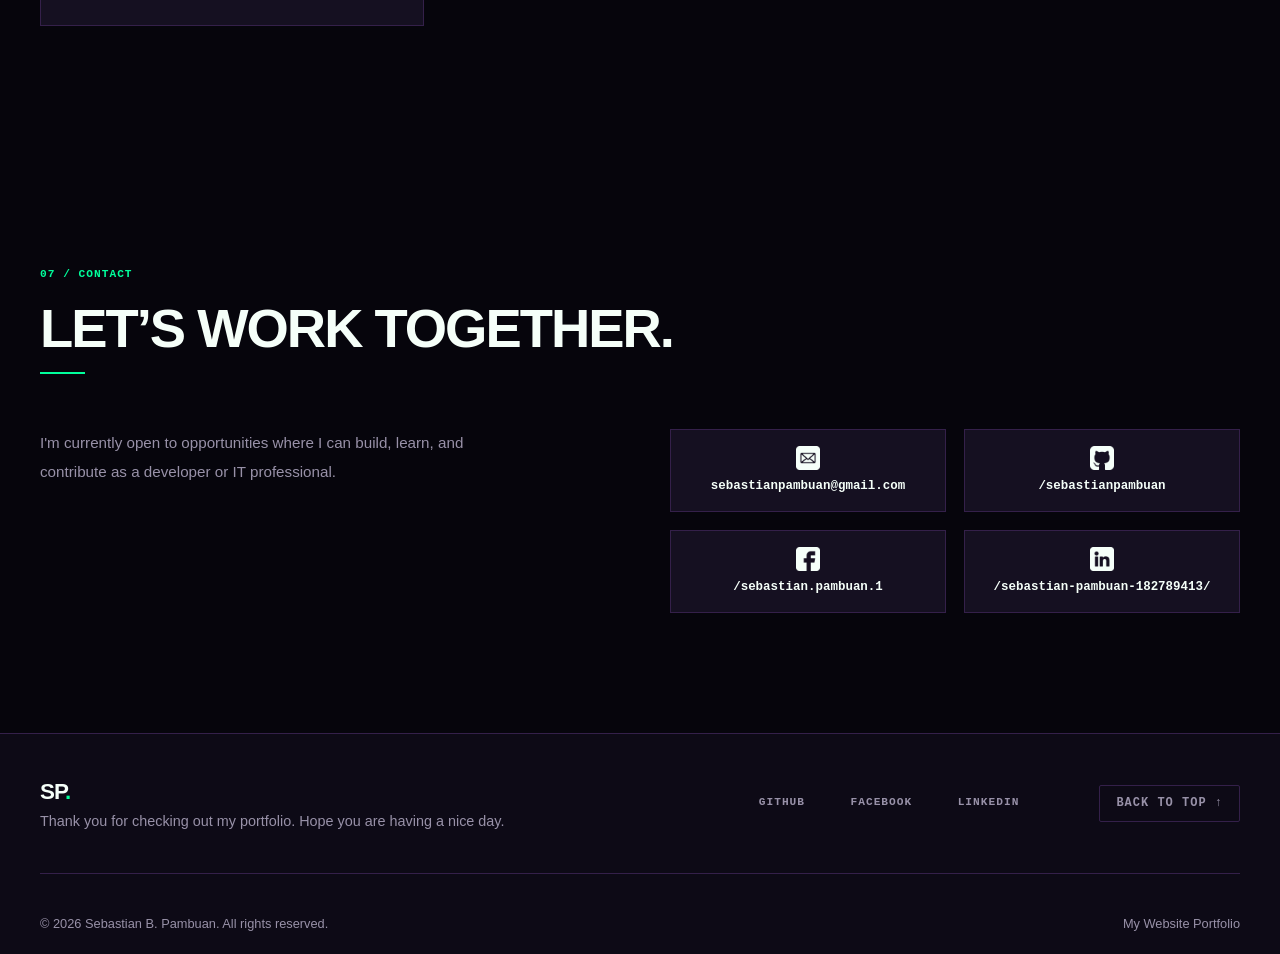
==== commit 9cd8f9ff: "Finished the capstone page." ====
--- a/index.html
+++ b/index.html
@@ -427,12 +427,12 @@
                             <p class="project-text">
                                 
                             </p>
-                            <!-- <a
+                            <a
                                 href="capstone.html"
                                 rel="noreferrer"
                                 class="project-link"
                                 >View Project →</a
-                            > -->
+                            >
                         </article>
                     </div>
                 </div>
--- a/style.css
+++ b/style.css
@@ -689,6 +689,205 @@
     gap: 12px;
 }
 
+/* development section */
+
+.development-intro,
+.result-intro,
+.gallery-intro {
+    max-width: 850px;
+    margin-bottom: 28px;
+    color: var(--text-secondary);
+    font-size: 0.95rem;
+    line-height: 1.9;
+}
+
+.development-list,
+.result-list {
+    display: grid;
+    grid-template-columns: repeat(2, minmax(0, 1fr));
+    gap: 16px;
+    margin-top: 20px;
+}
+
+.development-card,
+.result-card,
+.member-card {
+    padding: 20px;
+    background: var(--bg-card);
+    border: 1px solid var(--border);
+    transition:
+        border-color 0.3s ease,
+        transform 0.3s ease;
+}
+
+.development-card:hover,
+.result-card:hover,
+.member-card:hover {
+    border-color: var(--primary);
+    transform: translateY(-3px);
+}
+
+.development-header,
+.result-header {
+    margin-bottom: 12px;
+    font-size: 1.15rem;
+    line-height: 1.4;
+}
+
+.development-text,
+.result-text,
+.member-text {
+    margin-bottom: 14px;
+    color: var(--text-secondary);
+    font-size: 0.9rem;
+    line-height: 1.9;
+}
+
+.development-skills {
+    display: flex;
+    flex-wrap: wrap;
+    gap: 8px;
+    margin-top: 18px;
+}
+
+.development-skills li {
+    padding: 6px 10px;
+    border: 1px solid var(--border);
+    color: var(--primary);
+    font-family: "Courier New", monospace;
+    font-size: 0.7rem;
+}
+
+.development-team {
+    margin-top: 55px;
+}
+
+.development-subtitle {
+    margin-bottom: 12px;
+    font-size: 1.5rem;
+    line-height: 1.3;
+}
+
+.development-grid {
+    display: grid;
+    grid-template-columns: repeat(3, minmax(0, 1fr));
+    gap: 12px;
+    margin-top: 22px;
+}
+
+.member-name {
+    margin-bottom: 8px;
+    font-size: 1rem;
+    line-height: 1.5;
+}
+
+.member-role {
+    margin-bottom: 12px;
+    color: var(--primary);
+    font-family: "Courier New", monospace;
+    font-size: 0.75rem;
+    font-weight: 700;
+    line-height: 1.6;
+}
+
+/* results section */
+
+.result-list {
+    grid-template-columns: repeat(2, minmax(0, 1fr));
+}
+
+.result-status {
+    display: inline-block;
+    margin: 0 0 14px;
+    padding: 4px 8px;
+    border: 1px solid var(--primary-dark);
+    color: var(--primary);
+    font-family: "Courier New", monospace;
+    font-size: 0.7rem;
+    font-weight: 700;
+    text-transform: uppercase;
+}
+
+.result-stat {
+    display: flex;
+    flex-direction: column;
+    align-items: flex-start;
+    gap: 2px;
+    margin: 18px 0;
+    padding: 16px;
+    background: var(--bg-secondary);
+    border-left: 2px solid var(--primary);
+}
+
+.result-number {
+    color: var(--primary);
+    font-size: clamp(1.8rem, 4vw, 2.5rem);
+    font-weight: 800;
+    line-height: 1.2;
+}
+
+.result-label {
+    color: var(--text-secondary);
+    font-family: "Courier New", monospace;
+    font-size: 0.7rem;
+    text-transform: uppercase;
+    letter-spacing: 1px;
+}
+
+/* project gallery */
+
+.gallery-grid {
+    display: grid;
+    grid-template-columns: repeat(3, minmax(0, 1fr));
+    gap: 16px;
+    margin-top: 24px;
+}
+
+.gallery-item {
+    min-width: 0;
+    padding: 10px;
+    background: var(--bg-card);
+    border: 1px solid var(--border);
+    transition:
+        border-color 0.3s ease,
+        transform 0.3s ease;
+}
+
+.gallery-item:hover {
+    border-color: var(--primary);
+    transform: translateY(-3px);
+}
+
+.gallery-item img {
+    width: 100%;
+    aspect-ratio: 16 / 9;
+    object-fit: cover;
+    border: 1px solid var(--border);
+    transition: transform 0.3s ease;
+    cursor: pointer;
+}
+
+.gallery-item img:hover {
+    transform: scale(1.02);
+}
+
+.gallery-item figcaption {
+    display: flex;
+    flex-direction: column;
+    gap: 6px;
+    padding: 12px 4px 4px;
+}
+
+.gallery-item figcaption .console {
+    margin-bottom: 0;
+}
+
+.gallery-caption {
+    font-size: 0.9rem;
+    font-weight: 700;
+    line-height: 1.5;
+}
+
 /* footer */
 
 footer {
@@ -924,6 +1123,16 @@
         aspect-ratio: 16 / 9;
     }
 
+    .development-list,
+    .result-list {
+        grid-template-columns: 1fr;
+    }
+
+    .development-grid,
+    .gallery-grid {
+        grid-template-columns: repeat(2, minmax(0, 1fr));
+    }
+
     .footer-wrapper {
         grid-template-columns: 1fr;
         gap: 30px;
@@ -983,6 +1192,17 @@
     .project-card > img,
     .certificate-card > img {
         aspect-ratio: 16 / 9;
+    }
+
+    .development-grid,
+    .gallery-grid {
+        grid-template-columns: 1fr;
+    }
+
+    .development-card,
+    .result-card,
+    .member-card {
+        padding: 16px;
     }
 
     .footer-wrapper {
